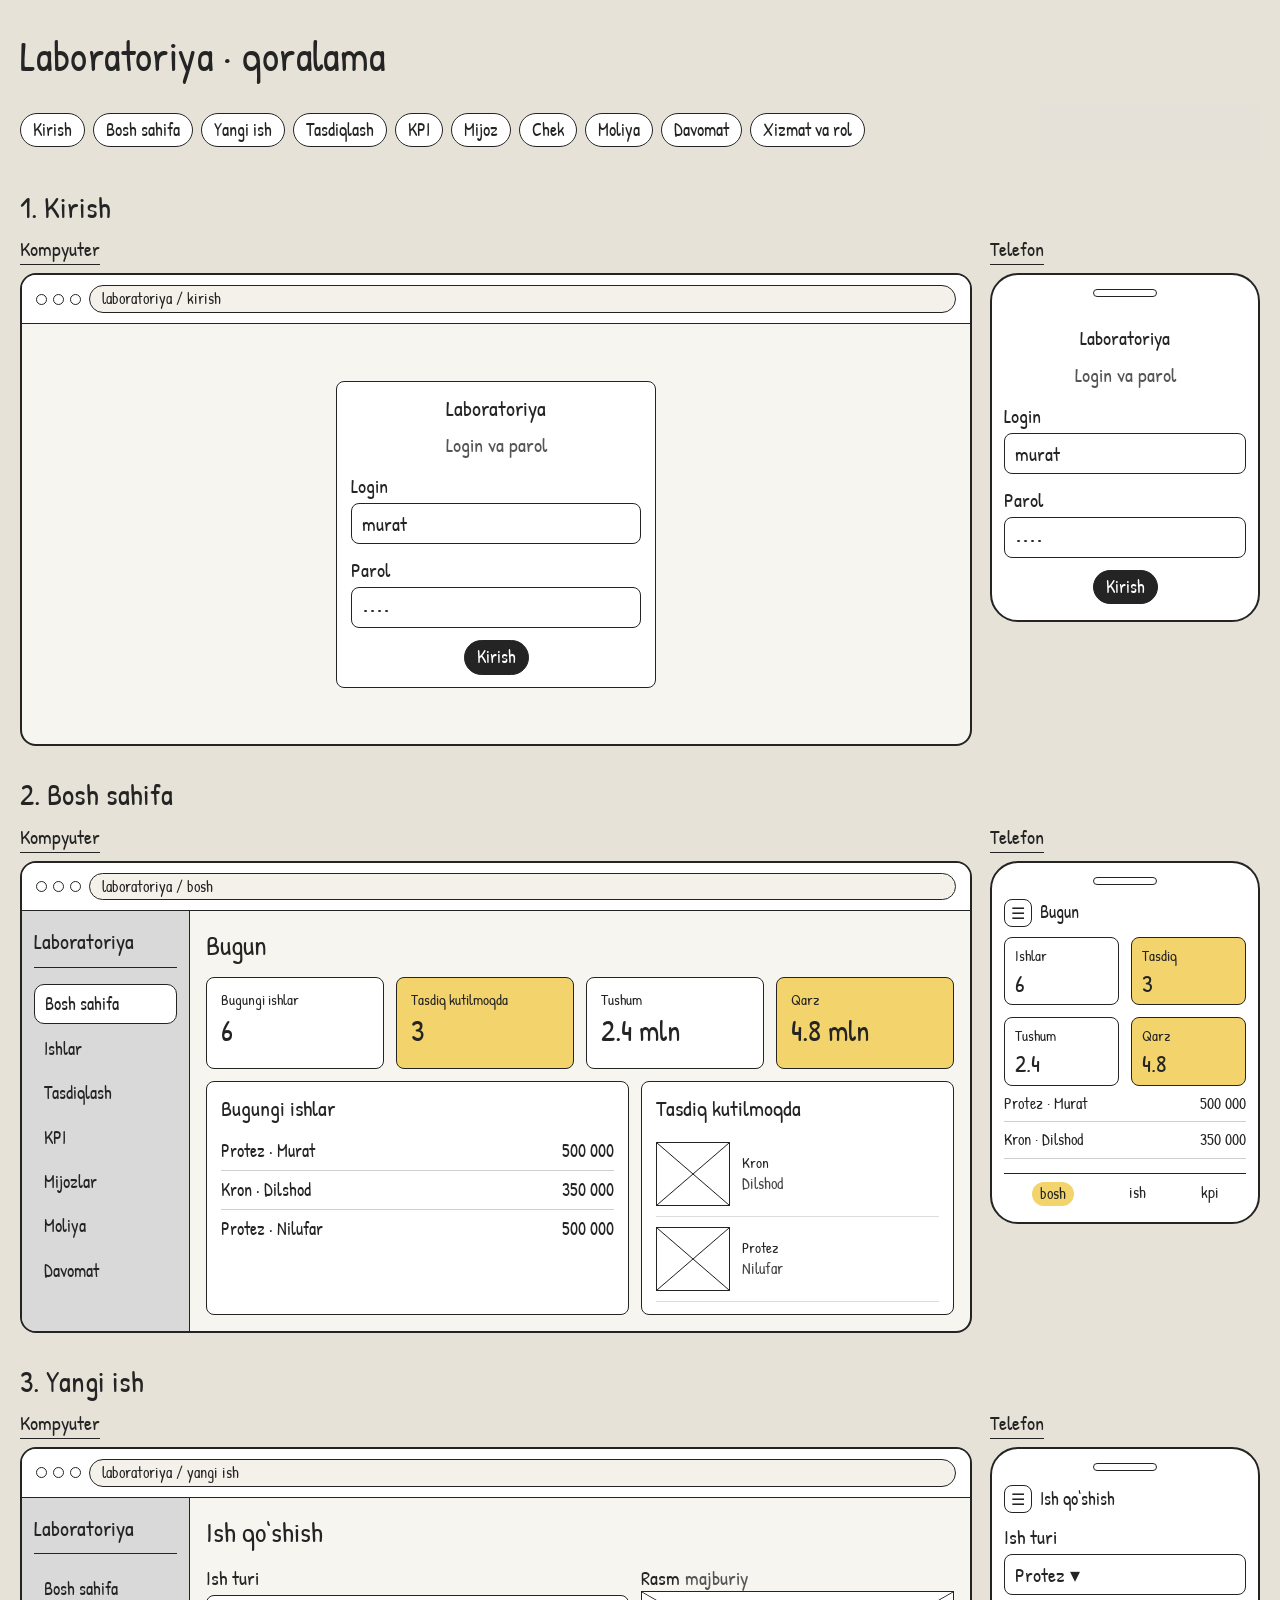
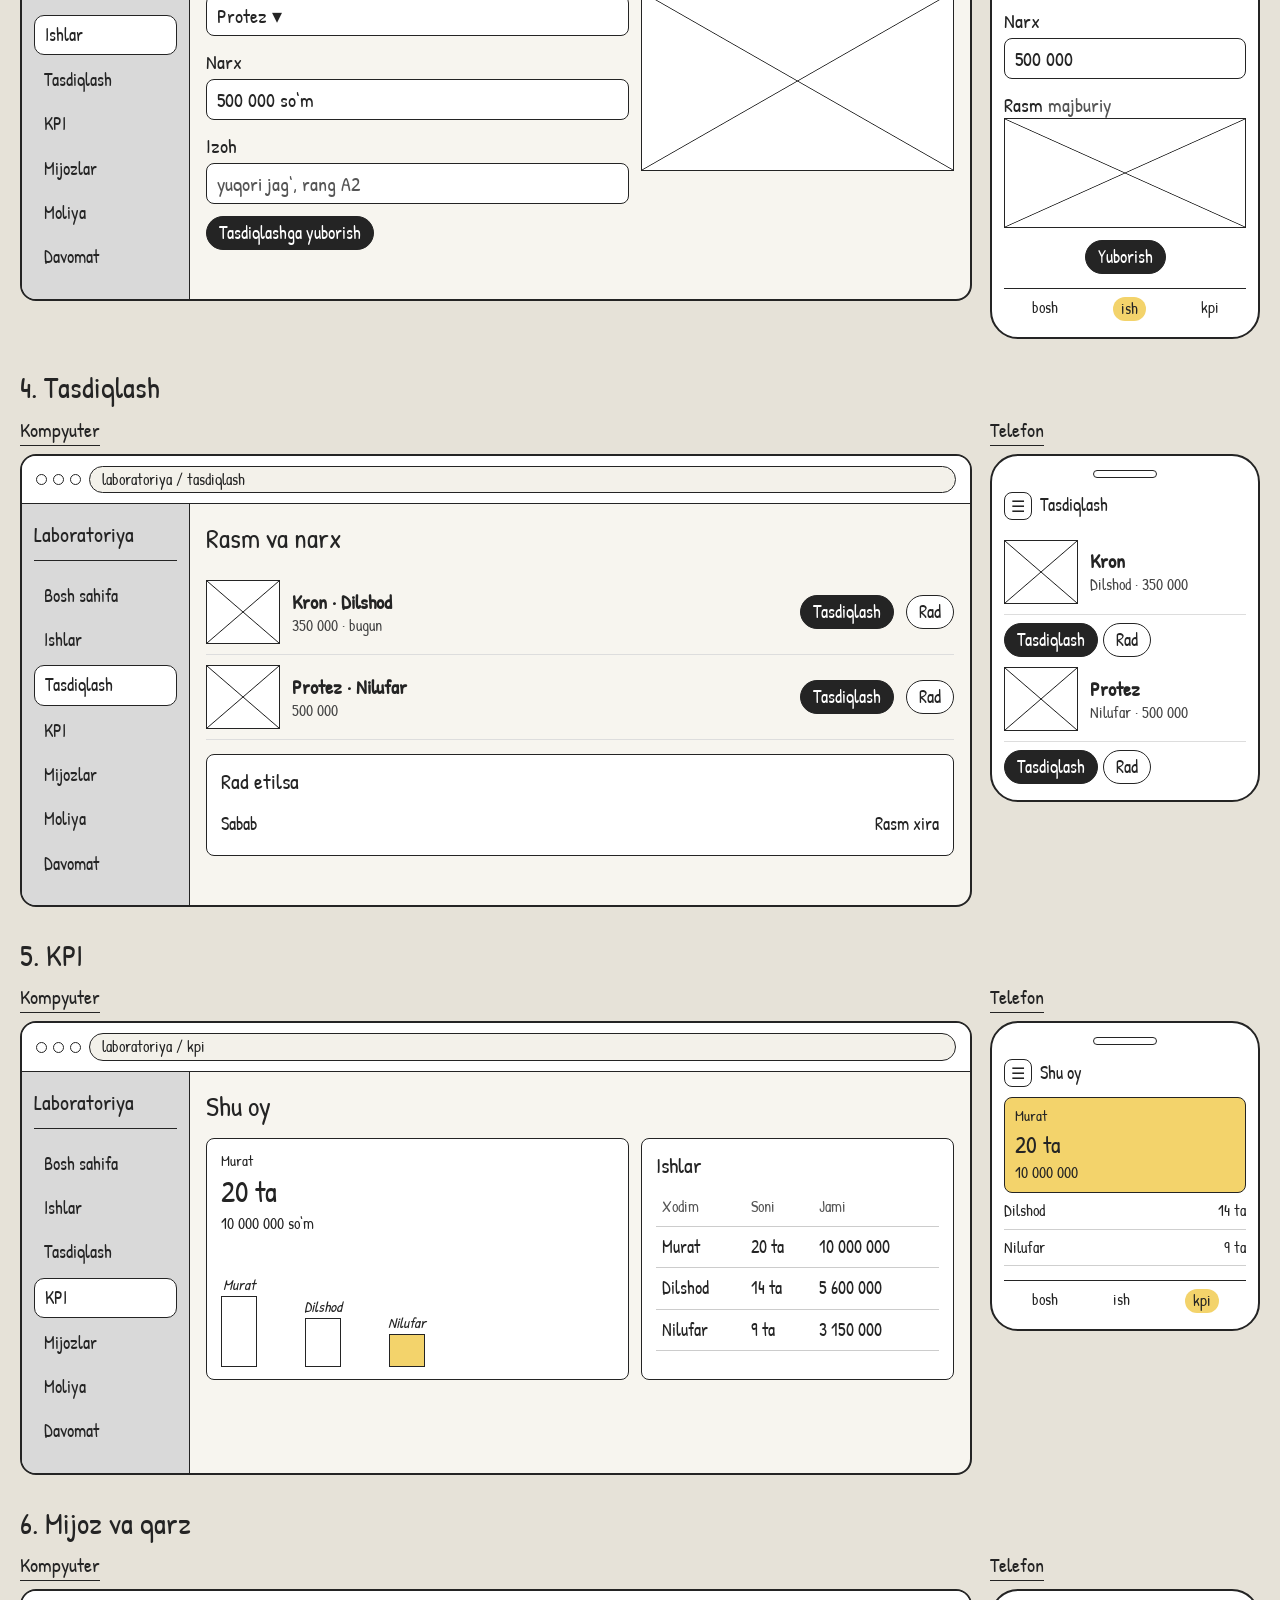
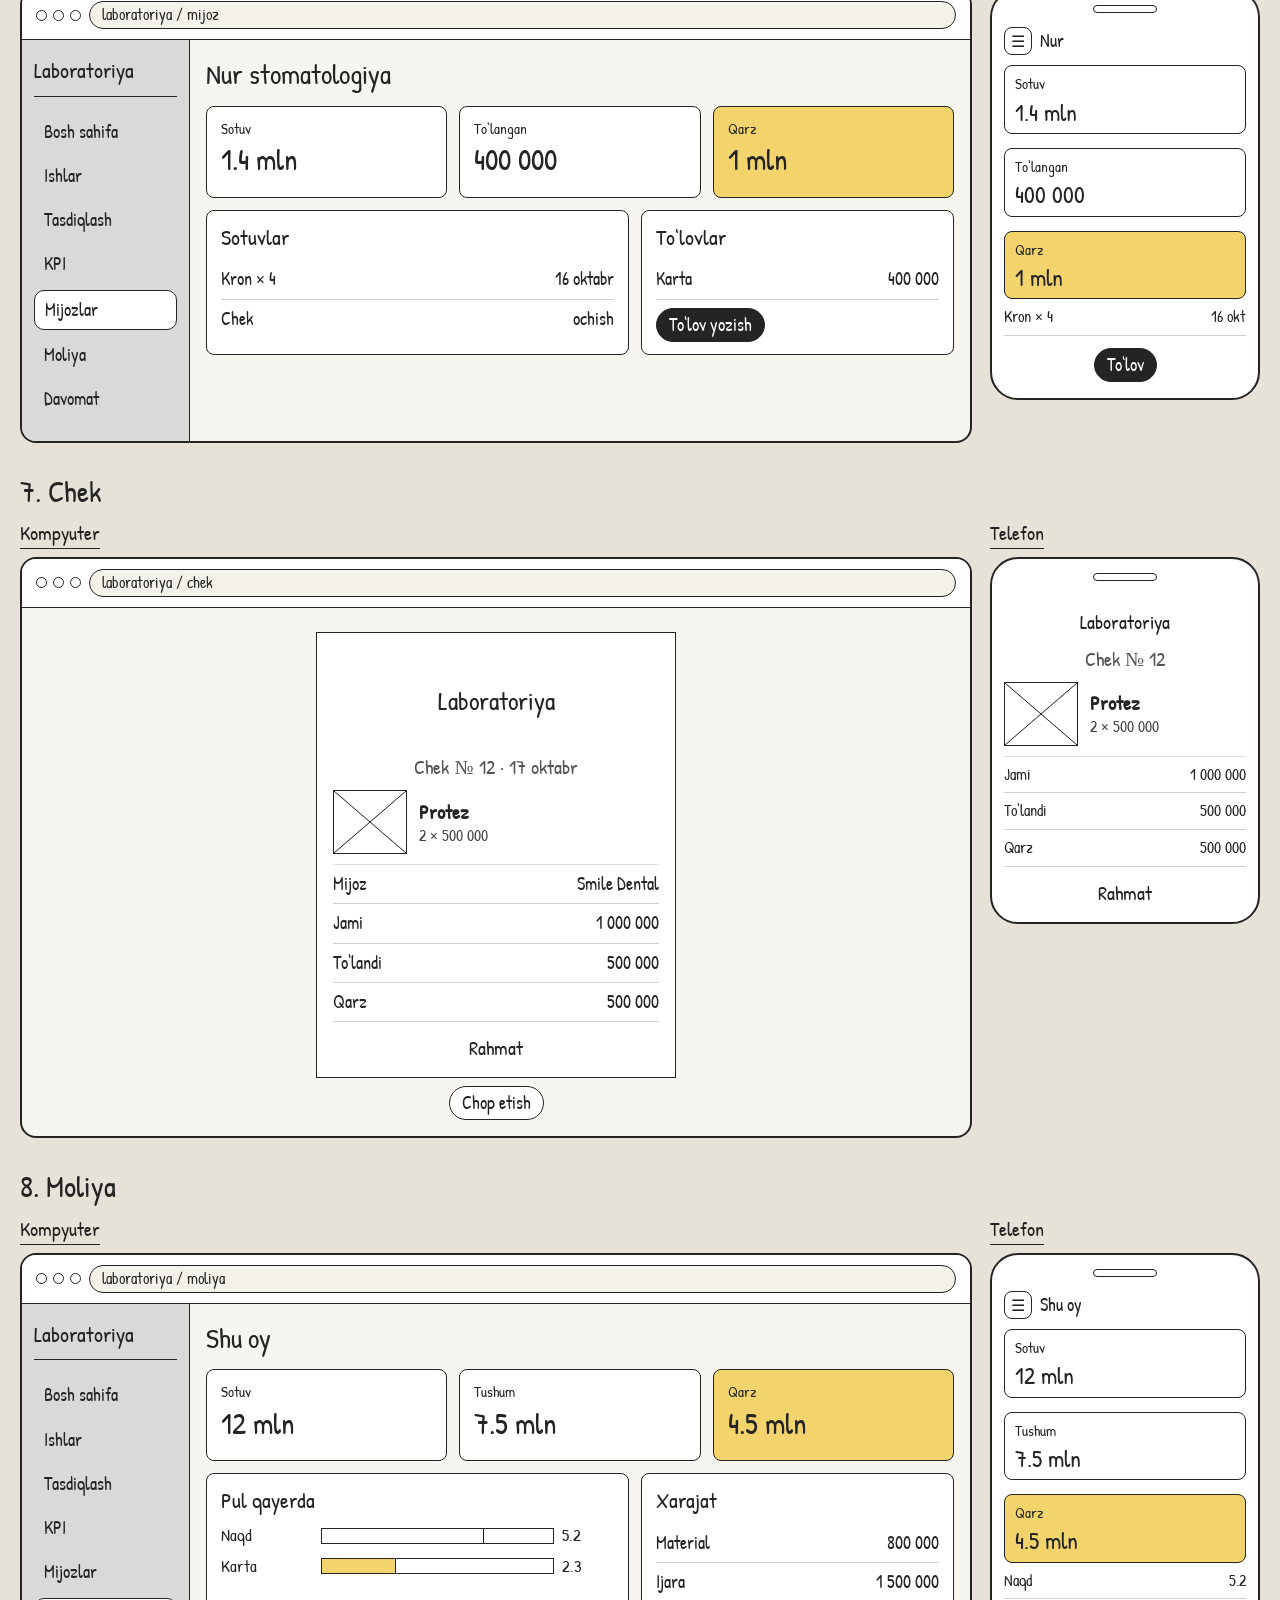
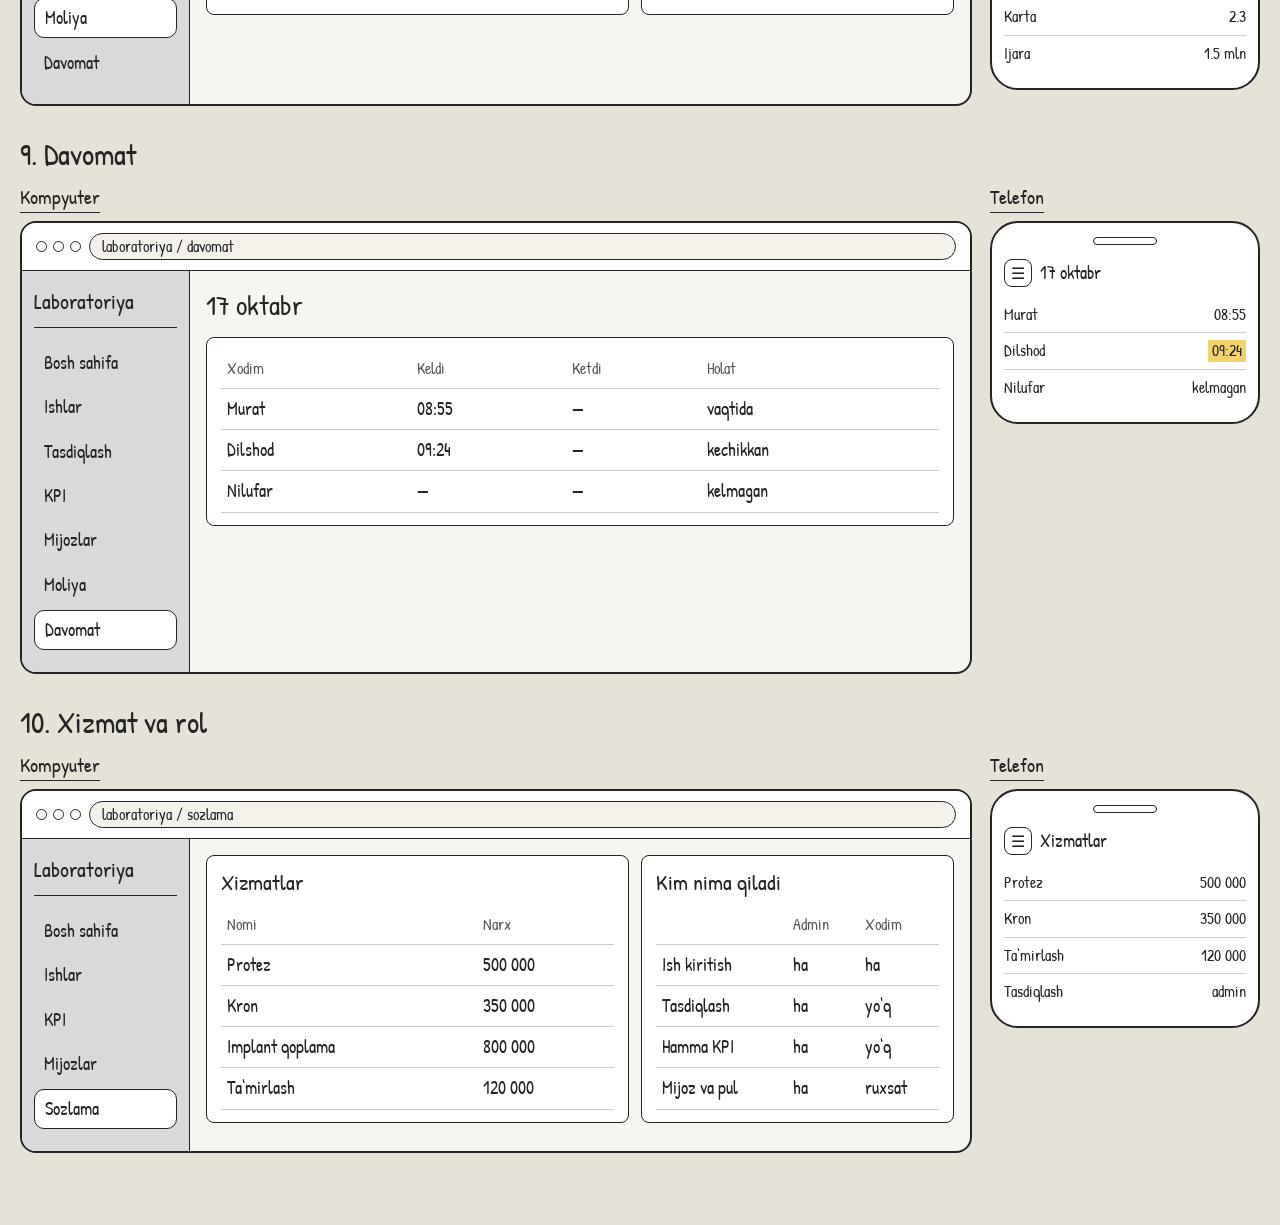
==== qoralama.html @ ae71c75b "Make the work photo a required field, without a missing-photo state. Co-authored-by: Cursor <cursora" ====
<!doctype html>
<html lang="uz">
<head>
  <meta charset="utf-8">
  <meta name="viewport" content="width=device-width, initial-scale=1">
  <title>Laboratoriya — qog‘oz qoralama</title>
  <link rel="preconnect" href="https://fonts.googleapis.com">
  <link rel="preconnect" href="https://fonts.gstatic.com" crossorigin>
  <link href="https://fonts.googleapis.com/css2?family=Patrick+Hand&display=swap" rel="stylesheet">
  <link rel="stylesheet" href="sketch.css">
</head>
<body>
  <div class="wrap">
    <header class="cover">
      <h1>Laboratoriya · qoralama</h1>
    </header>

    <nav class="jump">
      <a href="#kirish">Kirish</a>
      <a href="#bosh">Bosh sahifa</a>
      <a href="#ish">Yangi ish</a>
      <a href="#tasdiq">Tasdiqlash</a>
      <a href="#kpi">KPI</a>
      <a href="#mijoz">Mijoz</a>
      <a href="#chek">Chek</a>
      <a href="#pul">Moliya</a>
      <a href="#davomat">Davomat</a>
      <a href="#xizmat">Xizmat va rol</a>
    </nav>

    <section class="sheet" id="kirish">
      <h2>1. Kirish</h2>
      <div class="pair">
        <div class="device">
          <div class="tag">Kompyuter</div>
          <div class="window">
            <div class="chrome"><div class="dots"><i></i><i></i><i></i></div><div class="url">laboratoriya / kirish</div></div>
            <div class="stage login-stage">
              <div class="box narrow">
                <h4 class="center">Laboratoriya</h4>
                <p class="center muted">Login va parol</p>
                <div class="field gap"><label>Login</label><div class="fake">murat</div></div>
                <div class="field"><label>Parol</label><div class="fake">••••</div></div>
                <p class="center"><span class="btn fill">Kirish</span></p>
              </div>
            </div>
          </div>
        </div>
        <div class="device">
          <div class="tag">Telefon</div>
          <article class="phone">
            <div class="ear"></div>
            <h4 class="center">Laboratoriya</h4>
            <p class="center muted">Login va parol</p>
            <div class="field gap"><label>Login</label><div class="fake">murat</div></div>
            <div class="field"><label>Parol</label><div class="fake">••••</div></div>
            <p class="center"><span class="btn fill">Kirish</span></p>
          </article>
        </div>
      </div>
    </section>

    <section class="sheet" id="bosh">
      <h2>2. Bosh sahifa</h2>
      <div class="pair">
        <div class="device">
          <div class="tag">Kompyuter</div>
          <div class="window">
            <div class="chrome"><div class="dots"><i></i><i></i><i></i></div><div class="url">laboratoriya / bosh</div></div>
            <div class="frame">
              <aside class="side">
                <div class="brand">Laboratoriya</div>
                <span class="on">Bosh sahifa</span>
                <a href="#ish">Ishlar</a>
                <a href="#tasdiq">Tasdiqlash</a>
                <a href="#kpi">KPI</a>
                <a href="#mijoz">Mijozlar</a>
                <a href="#pul">Moliya</a>
                <a href="#davomat">Davomat</a>
              </aside>
              <div class="stage">
                <h3>Bugun</h3>
                <div class="row four">
                  <article class="box"><b>Bugungi ishlar</b><strong>6</strong></article>
                  <article class="box hot"><b>Tasdiq kutilmoqda</b><strong>3</strong></article>
                  <article class="box"><b>Tushum</b><strong>2.4 mln</strong></article>
                  <article class="box hot"><b>Qarz</b><strong>4.8 mln</strong></article>
                </div>
                <div class="row two">
                  <article class="box">
                    <h4>Bugungi ishlar</h4>
                    <div class="line"><span>Protez · Murat</span><span>500 000</span></div>
                    <div class="line"><span>Kron · Dilshod</span><span>350 000</span></div>
                    <div class="line"><span>Protez · Nilufar</span><span>500 000</span></div>
                  </article>
                  <article class="box">
                    <h4>Tasdiq kutilmoqda</h4>
                    <div class="check"><div class="pic"></div><div class="who"><b>Kron</b><span>Dilshod</span></div></div>
                    <div class="check"><div class="pic"></div><div class="who"><b>Protez</b><span>Nilufar</span></div></div>
                  </article>
                </div>
              </div>
            </div>
          </div>
        </div>
        <div class="device">
          <div class="tag">Telefon</div>
          <article class="phone">
            <div class="ear"></div>
            <div class="mhead"><span class="burger">☰</span><span>Bugun</span></div>
            <div class="row two">
              <article class="box"><b>Ishlar</b><strong>6</strong></article>
              <article class="box hot"><b>Tasdiq</b><strong>3</strong></article>
              <article class="box"><b>Tushum</b><strong>2.4</strong></article>
              <article class="box hot"><b>Qarz</b><strong>4.8</strong></article>
            </div>
            <div class="line"><span>Protez · Murat</span><span>500 000</span></div>
            <div class="line"><span>Kron · Dilshod</span><span>350 000</span></div>
            <div class="dock"><span class="on">bosh</span><span>ish</span><span>kpi</span></div>
          </article>
        </div>
      </div>
    </section>

    <section class="sheet" id="ish">
      <h2>3. Yangi ish</h2>
      <div class="pair">
        <div class="device">
          <div class="tag">Kompyuter</div>
          <div class="window">
            <div class="chrome"><div class="dots"><i></i><i></i><i></i></div><div class="url">laboratoriya / yangi ish</div></div>
            <div class="frame">
              <aside class="side">
                <div class="brand">Laboratoriya</div>
                <a href="#bosh">Bosh sahifa</a>
                <span class="on">Ishlar</span>
                <a href="#tasdiq">Tasdiqlash</a>
                <a href="#kpi">KPI</a>
                <a href="#mijoz">Mijozlar</a>
                <a href="#pul">Moliya</a>
                <a href="#davomat">Davomat</a>
              </aside>
              <div class="stage">
                <h3>Ish qo‘shish</h3>
                <div class="row two">
                  <div>
                    <div class="field"><label>Ish turi</label><div class="fake">Protez ▾</div></div>
                    <div class="field"><label>Narx</label><div class="fake">500 000 so‘m</div></div>
                    <div class="field"><label>Izoh</label><div class="fake muted">yuqori jag‘, rang A2</div></div>
                    <span class="btn fill">Tasdiqlashga yuborish</span>
                  </div>
                  <div>
                    <label>Rasm <span class="muted">majburiy</span></label>
                    <div class="pic big"></div>
                  </div>
                </div>
              </div>
            </div>
          </div>
        </div>
        <div class="device">
          <div class="tag">Telefon</div>
          <article class="phone">
            <div class="ear"></div>
            <div class="mhead"><span class="burger">☰</span><span>Ish qo‘shish</span></div>
            <div class="field"><label>Ish turi</label><div class="fake">Protez ▾</div></div>
            <div class="field"><label>Narx</label><div class="fake">500 000</div></div>
            <label>Rasm <span class="muted">majburiy</span></label>
            <div class="pic big"></div>
            <p class="center mt2"><span class="btn fill">Yuborish</span></p>
            <div class="dock"><span>bosh</span><span class="on">ish</span><span>kpi</span></div>
          </article>
        </div>
      </div>
    </section>

    <section class="sheet" id="tasdiq">
      <h2>4. Tasdiqlash</h2>
      <div class="pair">
        <div class="device">
          <div class="tag">Kompyuter</div>
          <div class="window">
            <div class="chrome"><div class="dots"><i></i><i></i><i></i></div><div class="url">laboratoriya / tasdiqlash</div></div>
            <div class="frame">
              <aside class="side">
                <div class="brand">Laboratoriya</div>
                <a href="#bosh">Bosh sahifa</a>
                <a href="#ish">Ishlar</a>
                <span class="on">Tasdiqlash</span>
                <a href="#kpi">KPI</a>
                <a href="#mijoz">Mijozlar</a>
                <a href="#pul">Moliya</a>
                <a href="#davomat">Davomat</a>
              </aside>
              <div class="stage">
                <h3>Rasm va narx</h3>
                <div class="check">
                  <div class="pic"></div>
                  <div class="who"><b>Kron · Dilshod</b><span>350 000 · bugun</span></div>
                  <span class="btn fill">Tasdiqlash</span>
                  <span class="btn">Rad</span>
                </div>
                <div class="check">
                  <div class="pic"></div>
                  <div class="who"><b>Protez · Nilufar</b><span>500 000</span></div>
                  <span class="btn fill">Tasdiqlash</span>
                  <span class="btn">Rad</span>
                </div>
                <div class="box gap">
                  <h4>Rad etilsa</h4>
                  <div class="line"><span>Sabab</span><span>Rasm xira</span></div>
                </div>
              </div>
            </div>
          </div>
        </div>
        <div class="device">
          <div class="tag">Telefon</div>
          <article class="phone">
            <div class="ear"></div>
            <div class="mhead"><span class="burger">☰</span><span>Tasdiqlash</span></div>
            <div class="check">
              <div class="pic"></div>
              <div class="who"><b>Kron</b><span>Dilshod · 350 000</span></div>
            </div>
            <p class="mt"><span class="btn fill">Tasdiqlash</span> <span class="btn">Rad</span></p>
            <div class="check">
              <div class="pic"></div>
              <div class="who"><b>Protez</b><span>Nilufar · 500 000</span></div>
            </div>
            <p class="mt"><span class="btn fill">Tasdiqlash</span> <span class="btn">Rad</span></p>
          </article>
        </div>
      </div>
    </section>

    <section class="sheet" id="kpi">
      <h2>5. KPI</h2>
      <div class="pair">
        <div class="device">
          <div class="tag">Kompyuter</div>
          <div class="window">
            <div class="chrome"><div class="dots"><i></i><i></i><i></i></div><div class="url">laboratoriya / kpi</div></div>
            <div class="frame">
              <aside class="side">
                <div class="brand">Laboratoriya</div>
                <a href="#bosh">Bosh sahifa</a>
                <a href="#ish">Ishlar</a>
                <a href="#tasdiq">Tasdiqlash</a>
                <span class="on">KPI</span>
                <a href="#mijoz">Mijozlar</a>
                <a href="#pul">Moliya</a>
                <a href="#davomat">Davomat</a>
              </aside>
              <div class="stage">
                <h3>Shu oy</h3>
                <div class="row two">
                  <article class="box">
                    <b>Murat</b>
                    <strong>20 ta</strong>
                    <em>10 000 000 so‘m</em>
                    <div class="bars short">
                      <i class="h70"><span>Murat</span></i>
                      <i class="h48"><span>Dilshod</span></i>
                      <i class="hot h32"><span>Nilufar</span></i>
                    </div>
                  </article>
                  <article class="box">
                    <h4>Ishlar</h4>
                    <table>
                      <tr><th>Xodim</th><th>Soni</th><th>Jami</th></tr>
                      <tr><td>Murat</td><td>20 ta</td><td>10 000 000</td></tr>
                      <tr><td>Dilshod</td><td>14 ta</td><td>5 600 000</td></tr>
                      <tr><td>Nilufar</td><td>9 ta</td><td>3 150 000</td></tr>
                    </table>
                  </article>
                </div>
              </div>
            </div>
          </div>
        </div>
        <div class="device">
          <div class="tag">Telefon</div>
          <article class="phone">
            <div class="ear"></div>
            <div class="mhead"><span class="burger">☰</span><span>Shu oy</span></div>
            <article class="box hot">
              <b>Murat</b>
              <strong>20 ta</strong>
              <em>10 000 000</em>
            </article>
            <div class="line"><span>Dilshod</span><span>14 ta</span></div>
            <div class="line"><span>Nilufar</span><span>9 ta</span></div>
            <div class="dock"><span>bosh</span><span>ish</span><span class="on">kpi</span></div>
          </article>
        </div>
      </div>
    </section>

    <section class="sheet" id="mijoz">
      <h2>6. Mijoz va qarz</h2>
      <div class="pair">
        <div class="device">
          <div class="tag">Kompyuter</div>
          <div class="window">
            <div class="chrome"><div class="dots"><i></i><i></i><i></i></div><div class="url">laboratoriya / mijoz</div></div>
            <div class="frame">
              <aside class="side">
                <div class="brand">Laboratoriya</div>
                <a href="#bosh">Bosh sahifa</a>
                <a href="#ish">Ishlar</a>
                <a href="#tasdiq">Tasdiqlash</a>
                <a href="#kpi">KPI</a>
                <span class="on">Mijozlar</span>
                <a href="#pul">Moliya</a>
                <a href="#davomat">Davomat</a>
              </aside>
              <div class="stage">
                <h3>Nur stomatologiya</h3>
                <div class="row three">
                  <article class="box"><b>Sotuv</b><strong>1.4 mln</strong></article>
                  <article class="box"><b>To‘langan</b><strong>400 000</strong></article>
                  <article class="box hot"><b>Qarz</b><strong>1 mln</strong></article>
                </div>
                <div class="row two">
                  <article class="box">
                    <h4>Sotuvlar</h4>
                    <div class="line"><span>Kron × 4</span><span>16 oktabr</span></div>
                    <div class="line"><span>Chek</span><span>ochish</span></div>
                  </article>
                  <article class="box">
                    <h4>To‘lovlar</h4>
                    <div class="line"><span>Karta</span><span>400 000</span></div>
                    <p class="mt"><span class="btn fill">To‘lov yozish</span></p>
                  </article>
                </div>
              </div>
            </div>
          </div>
        </div>
        <div class="device">
          <div class="tag">Telefon</div>
          <article class="phone">
            <div class="ear"></div>
            <div class="mhead"><span class="burger">☰</span><span>Nur</span></div>
            <article class="box"><b>Sotuv</b><strong>1.4 mln</strong></article>
            <article class="box gap"><b>To‘langan</b><strong>400 000</strong></article>
            <article class="box hot gap"><b>Qarz</b><strong>1 mln</strong></article>
            <div class="line"><span>Kron × 4</span><span>16 okt</span></div>
            <p class="center mt2"><span class="btn fill">To‘lov</span></p>
          </article>
        </div>
      </div>
    </section>

    <section class="sheet" id="chek">
      <h2>7. Chek</h2>
      <div class="pair">
        <div class="device">
          <div class="tag">Kompyuter</div>
          <div class="window">
            <div class="chrome"><div class="dots"><i></i><i></i><i></i></div><div class="url">laboratoriya / chek</div></div>
            <div class="stage">
              <div class="receipt">
                <h4>Laboratoriya</h4>
                <p class="center muted">Chek № 12 · 17 oktabr</p>
                <div class="check">
                  <div class="pic"></div>
                  <div class="who"><b>Protez</b><span>2 × 500 000</span></div>
                </div>
                <div class="line"><span>Mijoz</span><span>Smile Dental</span></div>
                <div class="line"><span>Jami</span><span>1 000 000</span></div>
                <div class="line"><span>To‘landi</span><span>500 000</span></div>
                <div class="line"><span>Qarz</span><span>500 000</span></div>
                <p class="center mt2">Rahmat</p>
              </div>
              <p class="center"><span class="btn">Chop etish</span></p>
            </div>
          </div>
        </div>
        <div class="device">
          <div class="tag">Telefon</div>
          <article class="phone">
            <div class="ear"></div>
            <h4 class="center">Laboratoriya</h4>
            <p class="center muted">Chek № 12</p>
            <div class="check">
              <div class="pic"></div>
              <div class="who"><b>Protez</b><span>2 × 500 000</span></div>
            </div>
            <div class="line"><span>Jami</span><span>1 000 000</span></div>
            <div class="line"><span>To‘landi</span><span>500 000</span></div>
            <div class="line"><span>Qarz</span><span>500 000</span></div>
            <p class="center mt2">Rahmat</p>
          </article>
        </div>
      </div>
    </section>

    <section class="sheet" id="pul">
      <h2>8. Moliya</h2>
      <div class="pair">
        <div class="device">
          <div class="tag">Kompyuter</div>
          <div class="window">
            <div class="chrome"><div class="dots"><i></i><i></i><i></i></div><div class="url">laboratoriya / moliya</div></div>
            <div class="frame">
              <aside class="side">
                <div class="brand">Laboratoriya</div>
                <a href="#bosh">Bosh sahifa</a>
                <a href="#ish">Ishlar</a>
                <a href="#tasdiq">Tasdiqlash</a>
                <a href="#kpi">KPI</a>
                <a href="#mijoz">Mijozlar</a>
                <span class="on">Moliya</span>
                <a href="#davomat">Davomat</a>
              </aside>
              <div class="stage">
                <h3>Shu oy</h3>
                <div class="row three">
                  <article class="box"><b>Sotuv</b><strong>12 mln</strong></article>
                  <article class="box"><b>Tushum</b><strong>7.5 mln</strong></article>
                  <article class="box hot"><b>Qarz</b><strong>4.5 mln</strong></article>
                </div>
                <div class="row two">
                  <article class="box">
                    <h4>Pul qayerda</h4>
                    <div class="hbar"><span>Naqd</span><div class="track"><u class="w70"></u></div><span>5.2</span></div>
                    <div class="hbar"><span>Karta</span><div class="track"><u class="hot w32"></u></div><span>2.3</span></div>
                  </article>
                  <article class="box">
                    <h4>Xarajat</h4>
                    <div class="line"><span>Material</span><span>800 000</span></div>
                    <div class="line"><span>Ijara</span><span>1 500 000</span></div>
                  </article>
                </div>
              </div>
            </div>
          </div>
        </div>
        <div class="device">
          <div class="tag">Telefon</div>
          <article class="phone">
            <div class="ear"></div>
            <div class="mhead"><span class="burger">☰</span><span>Shu oy</span></div>
            <article class="box"><b>Sotuv</b><strong>12 mln</strong></article>
            <article class="box gap"><b>Tushum</b><strong>7.5 mln</strong></article>
            <article class="box hot gap"><b>Qarz</b><strong>4.5 mln</strong></article>
            <div class="line"><span>Naqd</span><span>5.2</span></div>
            <div class="line"><span>Karta</span><span>2.3</span></div>
            <div class="line"><span>Ijara</span><span>1.5 mln</span></div>
          </article>
        </div>
      </div>
    </section>

    <section class="sheet" id="davomat">
      <h2>9. Davomat</h2>
      <div class="pair">
        <div class="device">
          <div class="tag">Kompyuter</div>
          <div class="window">
            <div class="chrome"><div class="dots"><i></i><i></i><i></i></div><div class="url">laboratoriya / davomat</div></div>
            <div class="frame">
              <aside class="side">
                <div class="brand">Laboratoriya</div>
                <a href="#bosh">Bosh sahifa</a>
                <a href="#ish">Ishlar</a>
                <a href="#tasdiq">Tasdiqlash</a>
                <a href="#kpi">KPI</a>
                <a href="#mijoz">Mijozlar</a>
                <a href="#pul">Moliya</a>
                <span class="on">Davomat</span>
              </aside>
              <div class="stage">
                <h3>17 oktabr</h3>
                <article class="box">
                  <table>
                    <tr><th>Xodim</th><th>Keldi</th><th>Ketdi</th><th>Holat</th></tr>
                    <tr><td>Murat</td><td>08:55</td><td>—</td><td>vaqtida</td></tr>
                    <tr><td>Dilshod</td><td>09:24</td><td>—</td><td class="hot">kechikkan</td></tr>
                    <tr><td>Nilufar</td><td>—</td><td>—</td><td>kelmagan</td></tr>
                  </table>
                </article>
              </div>
            </div>
          </div>
        </div>
        <div class="device">
          <div class="tag">Telefon</div>
          <article class="phone">
            <div class="ear"></div>
            <div class="mhead"><span class="burger">☰</span><span>17 oktabr</span></div>
            <div class="line"><span>Murat</span><span>08:55</span></div>
            <div class="line"><span>Dilshod</span><span class="hot">09:24</span></div>
            <div class="line"><span>Nilufar</span><span>kelmagan</span></div>
          </article>
        </div>
      </div>
    </section>

    <section class="sheet" id="xizmat">
      <h2>10. Xizmat va rol</h2>
      <div class="pair">
        <div class="device">
          <div class="tag">Kompyuter</div>
          <div class="window">
            <div class="chrome"><div class="dots"><i></i><i></i><i></i></div><div class="url">laboratoriya / sozlama</div></div>
            <div class="frame">
              <aside class="side">
                <div class="brand">Laboratoriya</div>
                <a href="#bosh">Bosh sahifa</a>
                <a href="#ish">Ishlar</a>
                <a href="#kpi">KPI</a>
                <a href="#mijoz">Mijozlar</a>
                <span class="on">Sozlama</span>
              </aside>
              <div class="stage">
                <div class="row two">
                  <article class="box">
                    <h4>Xizmatlar</h4>
                    <table>
                      <tr><th>Nomi</th><th>Narx</th></tr>
                      <tr><td>Protez</td><td>500 000</td></tr>
                      <tr><td>Kron</td><td>350 000</td></tr>
                      <tr><td>Implant qoplama</td><td>800 000</td></tr>
                      <tr><td>Ta‘mirlash</td><td>120 000</td></tr>
                    </table>
                  </article>
                  <article class="box">
                    <h4>Kim nima qiladi</h4>
                    <table>
                      <tr><th></th><th>Admin</th><th>Xodim</th></tr>
                      <tr><td>Ish kiritish</td><td>ha</td><td>ha</td></tr>
                      <tr><td>Tasdiqlash</td><td>ha</td><td>yo‘q</td></tr>
                      <tr><td>Hamma KPI</td><td>ha</td><td>yo‘q</td></tr>
                      <tr><td>Mijoz va pul</td><td>ha</td><td>ruxsat</td></tr>
                    </table>
                  </article>
                </div>
              </div>
            </div>
          </div>
        </div>
        <div class="device">
          <div class="tag">Telefon</div>
          <article class="phone">
            <div class="ear"></div>
            <div class="mhead"><span class="burger">☰</span><span>Xizmatlar</span></div>
            <div class="line"><span>Protez</span><span>500 000</span></div>
            <div class="line"><span>Kron</span><span>350 000</span></div>
            <div class="line"><span>Ta‘mirlash</span><span>120 000</span></div>
            <div class="line"><span>Tasdiqlash</span><span>admin</span></div>
          </article>
        </div>
      </div>
    </section>
  </div>
</body>
</html>
---- sketch.css ----
:root {
  --ink: #242424;
  --line: #242424;
  --paper: #f7f5ef;
  --desk: #e6e2d8;
  --side: #d9d9d9;
  --mark: #f3d36b;
  --soft: #f3f1ea;
}

* { box-sizing: border-box; }
html { scroll-behavior: smooth; }
body {
  margin: 0;
  color: var(--ink);
  font-family: "Patrick Hand", "Segoe Print", cursive;
  font-size: 20px;
  line-height: 1.35;
  background-color: var(--desk);
  background-image: radial-gradient(#cfc8ba 0.7px, transparent 0.7px);
  background-size: 16px 16px;
}
a { color: inherit; text-decoration: none; }
h1, h2, h3, p { margin: 0; }

.wrap { width: min(1240px, calc(100% - 32px)); margin: 0 auto; padding: 28px 0 64px; }

.cover { margin-bottom: 18px; }
.cover h1 { font-size: 42px; font-weight: 400; letter-spacing: 0.01em; }
.cover p { max-width: 640px; margin-top: 6px; font-size: 22px; }

.jump {
  position: sticky;
  top: 0;
  z-index: 5;
  display: flex;
  gap: 8px;
  flex-wrap: wrap;
  padding: 10px 0 12px;
  background: rgba(230, 226, 216, 0.94);
}
.jump a {
  border: 1.5px solid var(--line);
  background: #fff;
  border-radius: 999px;
  padding: 4px 12px;
  font-size: 18px;
}
.jump a:hover { background: var(--mark); }

.sheet { margin: 28px 0 8px; scroll-margin-top: 72px; }
.sheet h2 { font-size: 30px; font-weight: 400; margin-bottom: 8px; }

.pair {
  display: grid;
  grid-template-columns: minmax(0, 1fr) 270px;
  gap: 18px;
  align-items: start;
}
.device, .window { min-width: 0; }
.tag {
  display: inline-block;
  margin: 0 0 8px;
  padding-bottom: 2px;
  border-bottom: 1.5px solid var(--line);
  font-size: 20px;
}
.caption { margin: 10px 2px 0; font-size: 18px; max-width: 760px; }

.window {
  background: var(--paper);
  border: 2px solid var(--line);
  border-radius: 16px;
  overflow: hidden;
}
.chrome {
  display: flex;
  align-items: center;
  gap: 8px;
  padding: 10px 14px;
  border-bottom: 1.5px solid var(--line);
  background: #fff;
}
.dots { display: flex; gap: 6px; }
.dots i {
  width: 11px;
  height: 11px;
  border: 1.5px solid var(--line);
  border-radius: 50%;
  display: block;
}
.url {
  flex: 1;
  border: 1.5px solid var(--line);
  border-radius: 999px;
  min-height: 26px;
  padding: 2px 12px;
  font-size: 16px;
  background: var(--soft);
}

.frame { display: grid; grid-template-columns: 168px 1fr; min-height: 0; }
.side {
  background: var(--side);
  border-right: 1.5px solid var(--line);
  padding: 16px 12px;
}
.brand {
  font-size: 22px;
  margin-bottom: 16px;
  padding-bottom: 10px;
  border-bottom: 1.5px solid var(--line);
}
.side a, .side span {
  display: block;
  padding: 7px 10px;
  margin-bottom: 6px;
  border-radius: 10px;
  font-size: 18px;
}
.side a.on, .side span.on {
  background: #fff;
  border: 1.5px solid var(--line);
}
.stage { padding: 16px; }
.stage h3 { font-size: 28px; font-weight: 400; margin-bottom: 12px; }

.row { display: grid; gap: 12px; }
.row.four { grid-template-columns: repeat(4, 1fr); }
.row.three { grid-template-columns: repeat(3, 1fr); }
.row.two { grid-template-columns: 1.15fr 0.85fr; }
.row + .row { margin-top: 12px; }

.box {
  background: #fff;
  border: 1.5px solid var(--line);
  border-radius: 8px;
  padding: 12px 14px;
  min-height: 92px;
}
.box.hot { background: var(--mark); }
.box b { display: block; font-size: 15px; font-weight: 400; }
.box strong { display: block; font-size: 30px; font-weight: 400; line-height: 1.1; margin-top: 4px; }
.box em { font-style: normal; font-size: 16px; }
.box h4 { margin: 0 0 8px; font-size: 22px; font-weight: 400; }

.line {
  display: flex;
  justify-content: space-between;
  gap: 10px;
  padding: 7px 0;
  border-bottom: 1px solid #cfcfcf;
  font-size: 18px;
}
.line:last-child { border-bottom: 0; }
.muted { color: #555; }

.pic {
  width: 74px;
  height: 64px;
  border: 1.5px solid var(--line);
  background:
    linear-gradient(to top right, transparent calc(50% - 0.8px), #242424, transparent calc(50% + 0.8px)),
    linear-gradient(to top left, transparent calc(50% - 0.8px), #242424, transparent calc(50% + 0.8px)),
    #fff;
  flex: none;
}
.pic.big { width: 100%; height: 180px; }

.check {
  display: flex;
  align-items: center;
  gap: 12px;
  padding: 10px 0;
  border-bottom: 1px solid #ddd;
}
.check .who { flex: 1; }
.check .who span, .stack span { display: block; font-size: 16px; color: #444; }

.btn {
  display: inline-block;
  border: 1.5px solid var(--line);
  border-radius: 999px;
  padding: 4px 12px;
  background: #fff;
  font: inherit;
  font-size: 18px;
}
.btn.fill { background: var(--ink); color: #fff; }
.btn.hot { background: var(--mark); }

.field { margin-bottom: 12px; }
.field label { display: block; margin-bottom: 4px; }
.fake {
  border: 1.5px solid var(--line);
  border-radius: 8px;
  min-height: 36px;
  padding: 6px 10px;
  background: #fff;
}
.steps { display: flex; gap: 8px; flex-wrap: wrap; margin-bottom: 14px; }
.steps span {
  border: 1.5px solid var(--line);
  border-radius: 999px;
  padding: 3px 10px;
  background: #fff;
  font-size: 17px;
}
.steps span.on { background: var(--mark); }

.bars { display: flex; align-items: flex-end; gap: 18px; height: 140px; padding-top: 8px; }
.bars i {
  display: block;
  width: 36px;
  border: 1.5px solid var(--line);
  background: #fff;
  position: relative;
}
.bars i.hot { background: var(--mark); }
.bars span { position: absolute; top: -22px; left: 50%; transform: translateX(-50%); font-size: 15px; white-space: nowrap; }
.bars.short { gap: 48px; margin-top: 22px; }
.hbar { display: grid; grid-template-columns: 92px 1fr 52px; gap: 8px; align-items: center; margin: 8px 0; font-size: 17px; }
.track { height: 16px; border: 1.5px solid var(--line); background: #fff; }
.track u { display: block; height: 100%; background: #fff; border-right: 1.5px solid var(--line); text-decoration: none; }
.track u.hot { background: var(--mark); }

table { width: 100%; border-collapse: collapse; font-size: 18px; }
th, td { text-align: left; padding: 8px 6px; border-bottom: 1px solid #ccc; font-weight: 400; }
th { font-size: 16px; color: #555; }

.receipt {
  width: min(360px, 100%);
  margin: 8px auto;
  background: #fff;
  border: 1.5px solid var(--line);
  padding: 16px;
}
.receipt h4 { text-align: center; font-size: 26px; font-weight: 400; }
.center { text-align: center; }

.phone {
  background: #fff;
  border: 2px solid var(--line);
  border-radius: 28px;
  padding: 14px 12px 16px;
}
.mhead {
  display: flex;
  align-items: center;
  gap: 8px;
  margin-bottom: 10px;
  font-size: 18px;
}
.burger {
  width: 28px;
  height: 28px;
  border: 1.5px solid var(--line);
  border-radius: 8px;
  display: grid;
  place-items: center;
  font-size: 16px;
  line-height: 1;
}
.dock {
  display: flex;
  justify-content: space-around;
  margin-top: 14px;
  padding-top: 8px;
  border-top: 1.5px solid var(--line);
  font-size: 16px;
}
.dock .on {
  background: var(--mark);
  border-radius: 999px;
  padding: 1px 8px;
}
.phone .box { min-height: 0; padding: 8px 10px; }
.phone .box strong { font-size: 24px; }
.phone .row.two,
.phone .row.four { grid-template-columns: 1fr 1fr; }
.phone .row.three { grid-template-columns: 1fr; }
.phone .pic.big { height: 110px; }
.phone .line { font-size: 16px; }
.phone h4 { text-align: center; }
.line .hot { background: var(--mark); padding: 0 4px; }
.ear {
  width: 64px;
  height: 8px;
  border: 1.5px solid var(--line);
  border-radius: 999px;
  margin: 0 auto 14px;
}
.phone h4 { font-size: 20px; font-weight: 400; margin-bottom: 10px; }
.scribble {
  height: 72px;
  border: 1.5px solid var(--line);
  margin-bottom: 10px;
  background:
    repeating-linear-gradient(#fff, #fff 10px, transparent 10px, transparent 14px);
}
.scribble.logo {
  height: 84px;
  background:
    linear-gradient(to top right, transparent calc(50% - 0.8px), #242424, transparent calc(50% + 0.8px)),
    linear-gradient(to top left, transparent calc(50% - 0.8px), #242424, transparent calc(50% + 0.8px));
}
.navdots { display: flex; justify-content: space-around; margin-top: 16px; font-size: 16px; }
.login-stage { display: grid; place-items: center; min-height: 420px; }
.narrow { width: min(320px, 100%); }
.gap { margin-top: 14px; }
.bars.short { height: 110px; }
.h70 { height: 70%; }
.h48 { height: 48%; }
.h32 { height: 32%; }
.w70 { width: 70%; }
.w32 { width: 32%; }
.mt { margin-top: 8px; }
.mt2 { margin-top: 12px; }
.pic.tall { height: 150px; }

.note {
  margin-top: 10px;
  font-size: 18px;
}

@media (max-width: 980px) {
  .cover h1 { font-size: 32px; }
  .pair { grid-template-columns: 1fr; }
  .phone { width: min(280px, 100%); }
  .window { overflow-x: auto; }
  .frame { min-width: 820px; }
}
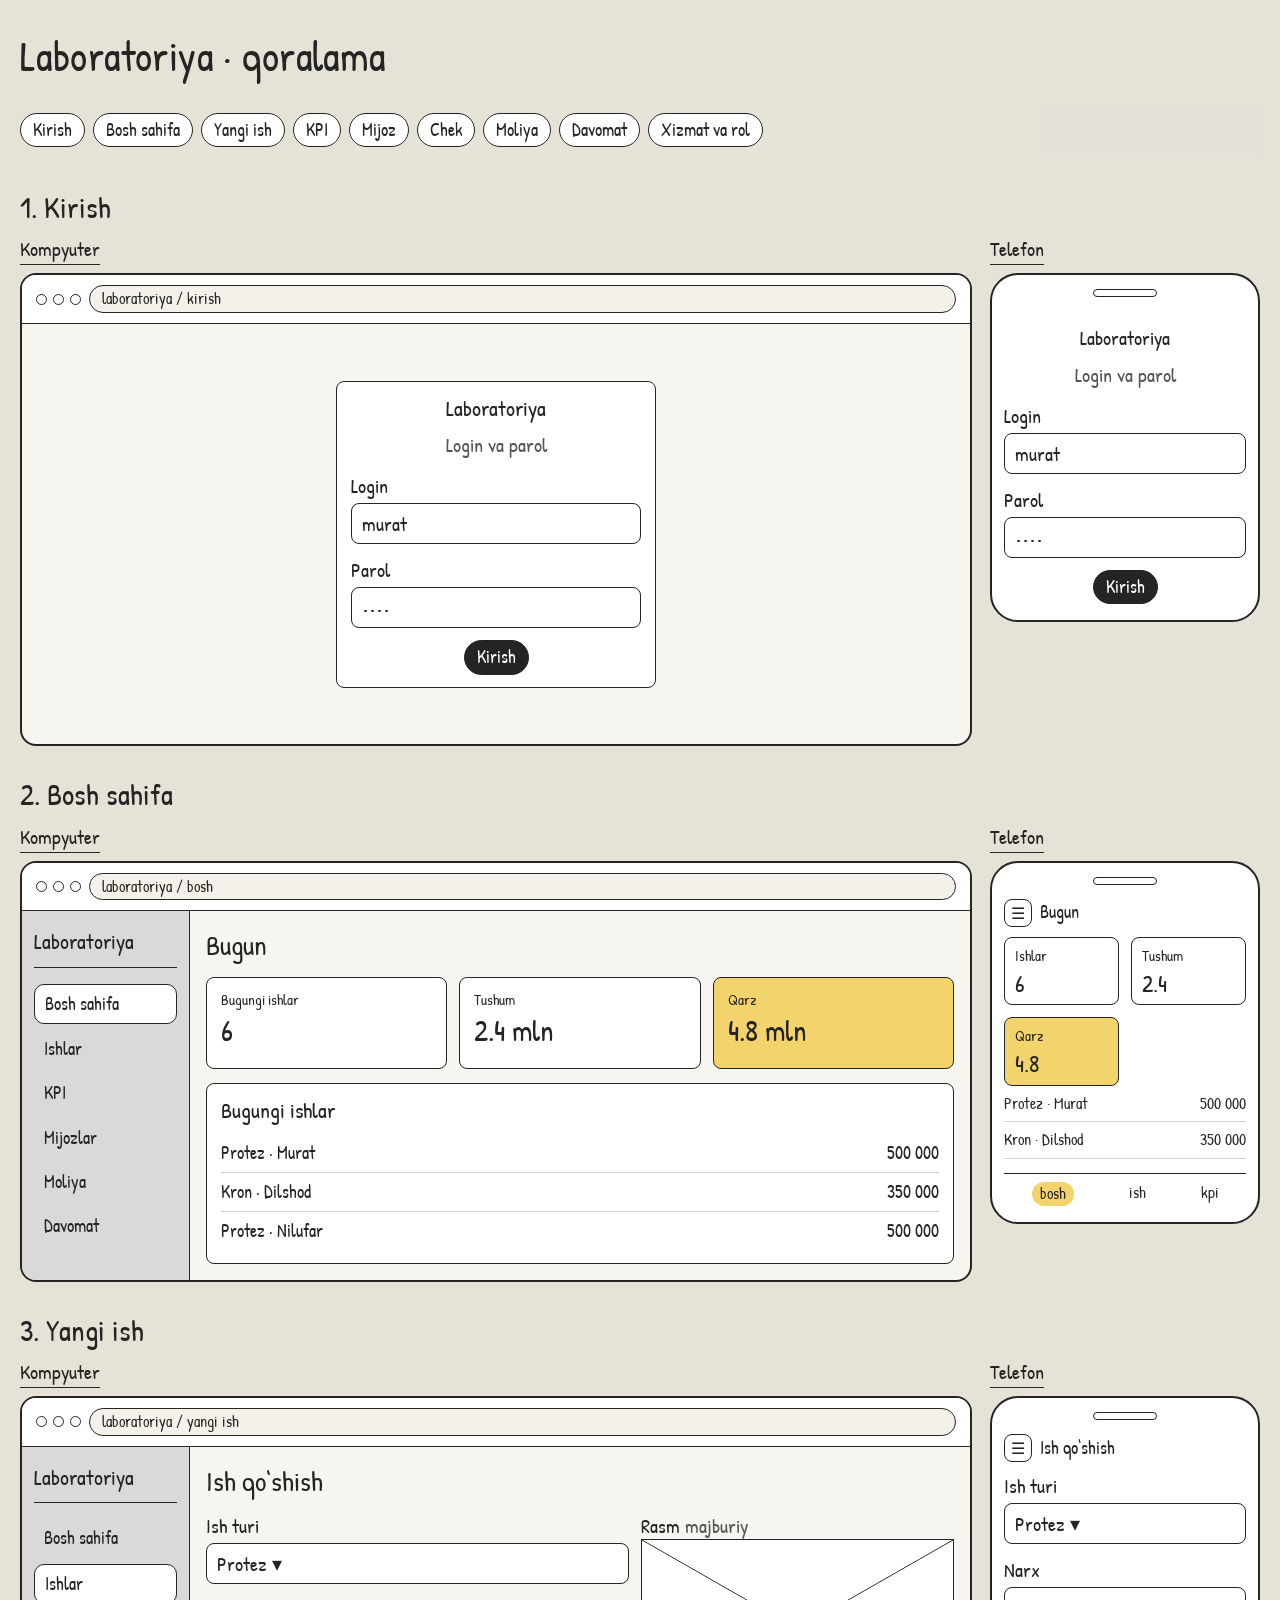
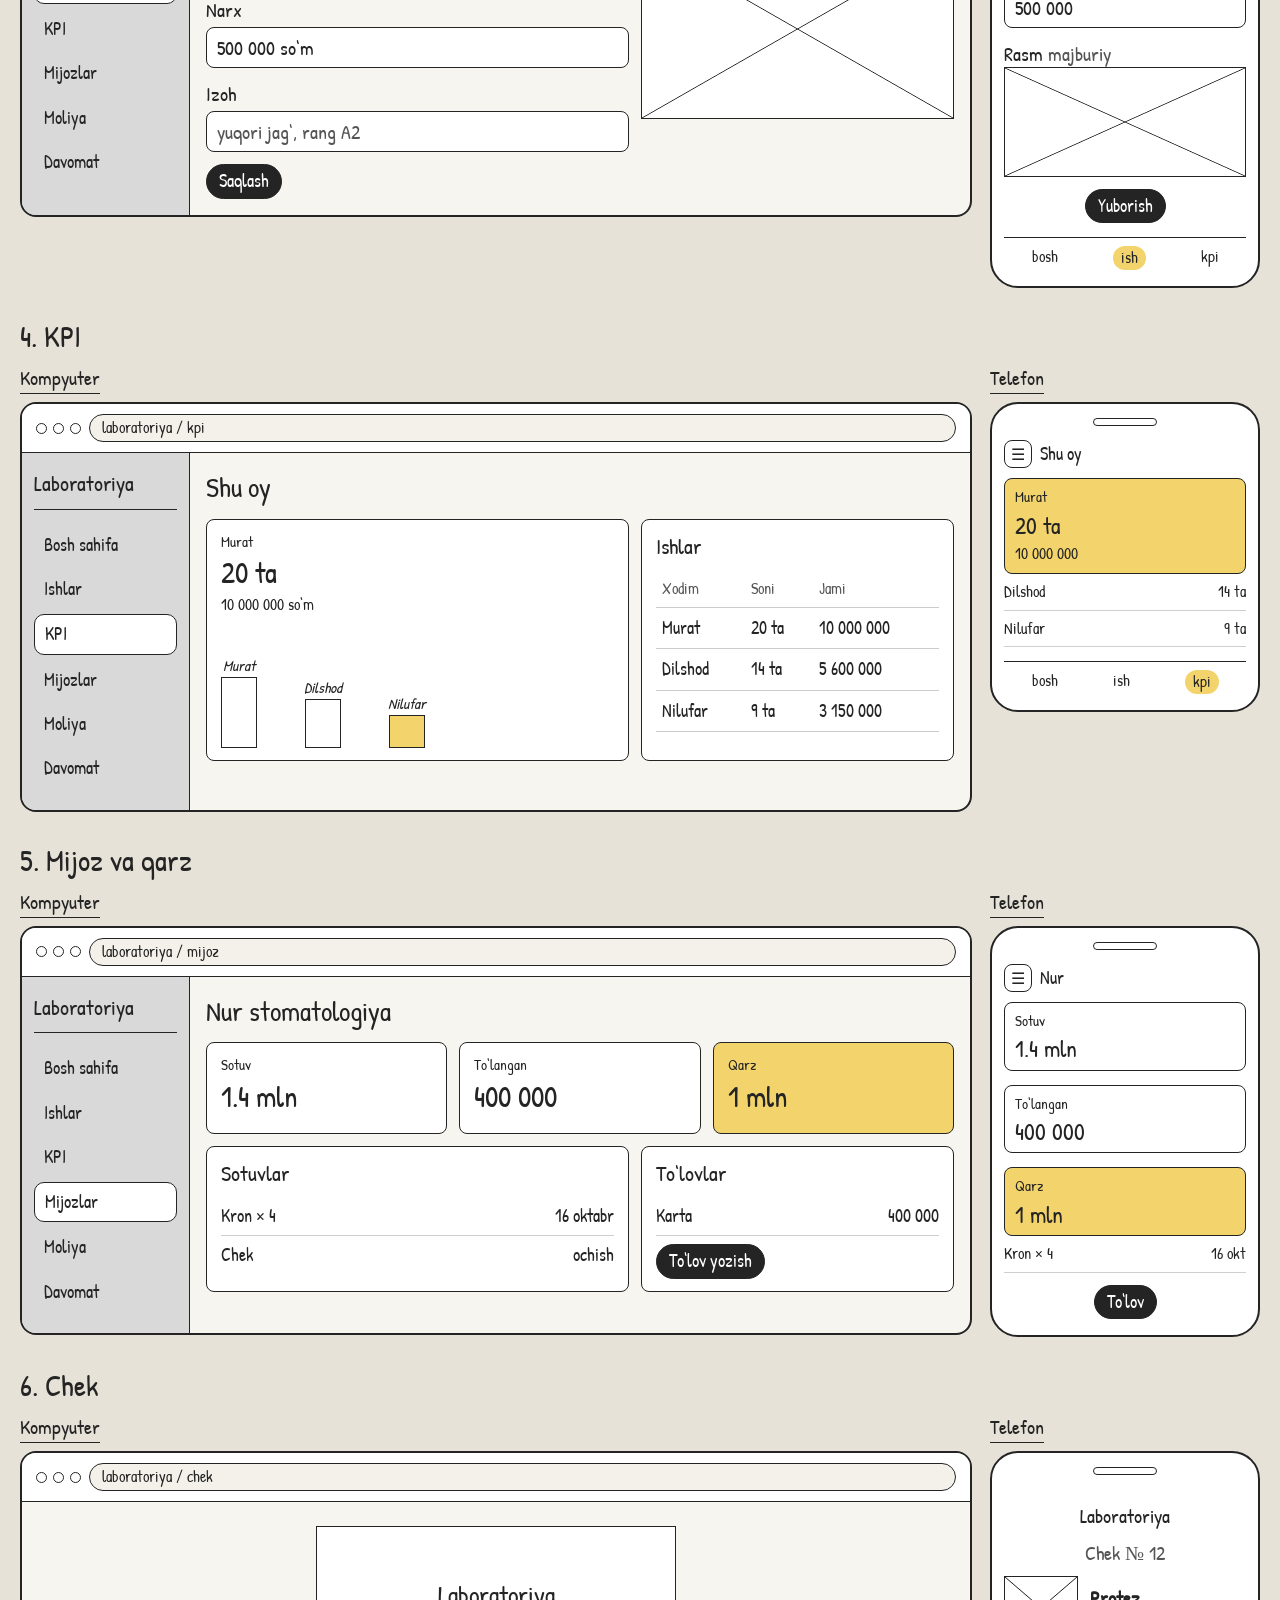
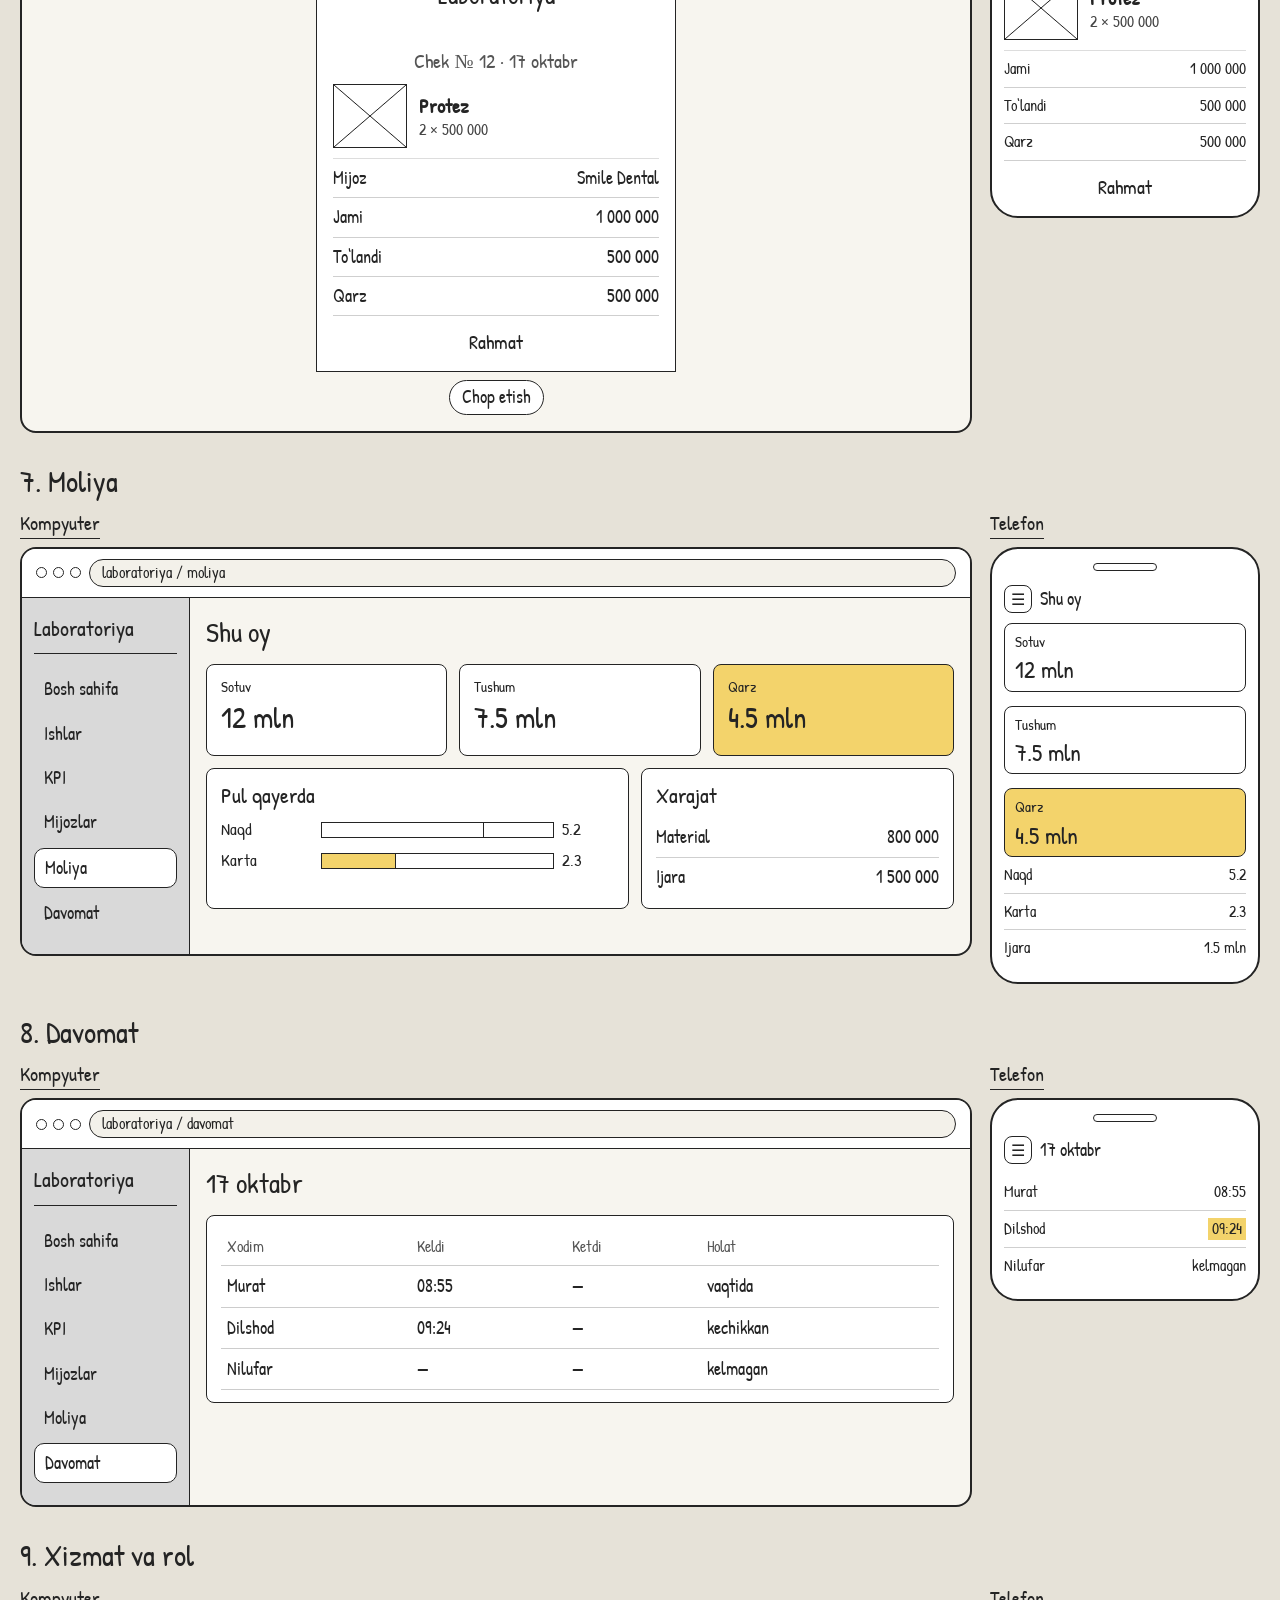
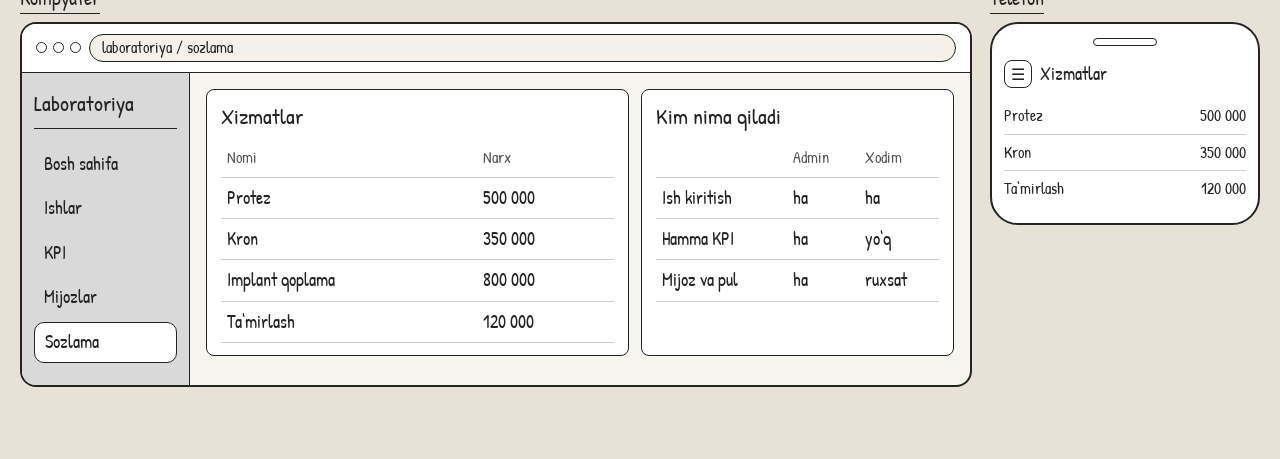
==== commit 7670a554: "Drop the approval step so a saved work counts immediately. Co-authored-by: Cursor <cursoragent@curso" ====
--- a/qoralama.html
+++ b/qoralama.html
@@ -19,7 +19,6 @@
       <a href="#kirish">Kirish</a>
       <a href="#bosh">Bosh sahifa</a>
       <a href="#ish">Yangi ish</a>
-      <a href="#tasdiq">Tasdiqlash</a>
       <a href="#kpi">KPI</a>
       <a href="#mijoz">Mijoz</a>
       <a href="#chek">Chek</a>
@@ -72,7 +71,6 @@
                 <div class="brand">Laboratoriya</div>
                 <span class="on">Bosh sahifa</span>
                 <a href="#ish">Ishlar</a>
-                <a href="#tasdiq">Tasdiqlash</a>
                 <a href="#kpi">KPI</a>
                 <a href="#mijoz">Mijozlar</a>
                 <a href="#pul">Moliya</a>
@@ -80,25 +78,17 @@
               </aside>
               <div class="stage">
                 <h3>Bugun</h3>
-                <div class="row four">
+                <div class="row three">
                   <article class="box"><b>Bugungi ishlar</b><strong>6</strong></article>
-                  <article class="box hot"><b>Tasdiq kutilmoqda</b><strong>3</strong></article>
                   <article class="box"><b>Tushum</b><strong>2.4 mln</strong></article>
                   <article class="box hot"><b>Qarz</b><strong>4.8 mln</strong></article>
                 </div>
-                <div class="row two">
-                  <article class="box">
-                    <h4>Bugungi ishlar</h4>
-                    <div class="line"><span>Protez · Murat</span><span>500 000</span></div>
-                    <div class="line"><span>Kron · Dilshod</span><span>350 000</span></div>
-                    <div class="line"><span>Protez · Nilufar</span><span>500 000</span></div>
-                  </article>
-                  <article class="box">
-                    <h4>Tasdiq kutilmoqda</h4>
-                    <div class="check"><div class="pic"></div><div class="who"><b>Kron</b><span>Dilshod</span></div></div>
-                    <div class="check"><div class="pic"></div><div class="who"><b>Protez</b><span>Nilufar</span></div></div>
-                  </article>
-                </div>
+                <article class="box gap">
+                  <h4>Bugungi ishlar</h4>
+                  <div class="line"><span>Protez · Murat</span><span>500 000</span></div>
+                  <div class="line"><span>Kron · Dilshod</span><span>350 000</span></div>
+                  <div class="line"><span>Protez · Nilufar</span><span>500 000</span></div>
+                </article>
               </div>
             </div>
           </div>
@@ -110,7 +100,6 @@
             <div class="mhead"><span class="burger">☰</span><span>Bugun</span></div>
             <div class="row two">
               <article class="box"><b>Ishlar</b><strong>6</strong></article>
-              <article class="box hot"><b>Tasdiq</b><strong>3</strong></article>
               <article class="box"><b>Tushum</b><strong>2.4</strong></article>
               <article class="box hot"><b>Qarz</b><strong>4.8</strong></article>
             </div>
@@ -134,7 +123,6 @@
                 <div class="brand">Laboratoriya</div>
                 <a href="#bosh">Bosh sahifa</a>
                 <span class="on">Ishlar</span>
-                <a href="#tasdiq">Tasdiqlash</a>
                 <a href="#kpi">KPI</a>
                 <a href="#mijoz">Mijozlar</a>
                 <a href="#pul">Moliya</a>
@@ -147,7 +135,7 @@
                     <div class="field"><label>Ish turi</label><div class="fake">Protez ▾</div></div>
                     <div class="field"><label>Narx</label><div class="fake">500 000 so‘m</div></div>
                     <div class="field"><label>Izoh</label><div class="fake muted">yuqori jag‘, rang A2</div></div>
-                    <span class="btn fill">Tasdiqlashga yuborish</span>
+                    <span class="btn fill">Saqlash</span>
                   </div>
                   <div>
                     <label>Rasm <span class="muted">majburiy</span></label>
@@ -174,68 +162,8 @@
       </div>
     </section>
 
-    <section class="sheet" id="tasdiq">
-      <h2>4. Tasdiqlash</h2>
-      <div class="pair">
-        <div class="device">
-          <div class="tag">Kompyuter</div>
-          <div class="window">
-            <div class="chrome"><div class="dots"><i></i><i></i><i></i></div><div class="url">laboratoriya / tasdiqlash</div></div>
-            <div class="frame">
-              <aside class="side">
-                <div class="brand">Laboratoriya</div>
-                <a href="#bosh">Bosh sahifa</a>
-                <a href="#ish">Ishlar</a>
-                <span class="on">Tasdiqlash</span>
-                <a href="#kpi">KPI</a>
-                <a href="#mijoz">Mijozlar</a>
-                <a href="#pul">Moliya</a>
-                <a href="#davomat">Davomat</a>
-              </aside>
-              <div class="stage">
-                <h3>Rasm va narx</h3>
-                <div class="check">
-                  <div class="pic"></div>
-                  <div class="who"><b>Kron · Dilshod</b><span>350 000 · bugun</span></div>
-                  <span class="btn fill">Tasdiqlash</span>
-                  <span class="btn">Rad</span>
-                </div>
-                <div class="check">
-                  <div class="pic"></div>
-                  <div class="who"><b>Protez · Nilufar</b><span>500 000</span></div>
-                  <span class="btn fill">Tasdiqlash</span>
-                  <span class="btn">Rad</span>
-                </div>
-                <div class="box gap">
-                  <h4>Rad etilsa</h4>
-                  <div class="line"><span>Sabab</span><span>Rasm xira</span></div>
-                </div>
-              </div>
-            </div>
-          </div>
-        </div>
-        <div class="device">
-          <div class="tag">Telefon</div>
-          <article class="phone">
-            <div class="ear"></div>
-            <div class="mhead"><span class="burger">☰</span><span>Tasdiqlash</span></div>
-            <div class="check">
-              <div class="pic"></div>
-              <div class="who"><b>Kron</b><span>Dilshod · 350 000</span></div>
-            </div>
-            <p class="mt"><span class="btn fill">Tasdiqlash</span> <span class="btn">Rad</span></p>
-            <div class="check">
-              <div class="pic"></div>
-              <div class="who"><b>Protez</b><span>Nilufar · 500 000</span></div>
-            </div>
-            <p class="mt"><span class="btn fill">Tasdiqlash</span> <span class="btn">Rad</span></p>
-          </article>
-        </div>
-      </div>
-    </section>
-
     <section class="sheet" id="kpi">
-      <h2>5. KPI</h2>
+      <h2>4. KPI</h2>
       <div class="pair">
         <div class="device">
           <div class="tag">Kompyuter</div>
@@ -246,7 +174,6 @@
                 <div class="brand">Laboratoriya</div>
                 <a href="#bosh">Bosh sahifa</a>
                 <a href="#ish">Ishlar</a>
-                <a href="#tasdiq">Tasdiqlash</a>
                 <span class="on">KPI</span>
                 <a href="#mijoz">Mijozlar</a>
                 <a href="#pul">Moliya</a>
@@ -298,7 +225,7 @@
     </section>
 
     <section class="sheet" id="mijoz">
-      <h2>6. Mijoz va qarz</h2>
+      <h2>5. Mijoz va qarz</h2>
       <div class="pair">
         <div class="device">
           <div class="tag">Kompyuter</div>
@@ -309,7 +236,6 @@
                 <div class="brand">Laboratoriya</div>
                 <a href="#bosh">Bosh sahifa</a>
                 <a href="#ish">Ishlar</a>
-                <a href="#tasdiq">Tasdiqlash</a>
                 <a href="#kpi">KPI</a>
                 <span class="on">Mijozlar</span>
                 <a href="#pul">Moliya</a>
@@ -354,7 +280,7 @@
     </section>
 
     <section class="sheet" id="chek">
-      <h2>7. Chek</h2>
+      <h2>6. Chek</h2>
       <div class="pair">
         <div class="device">
           <div class="tag">Kompyuter</div>
@@ -398,7 +324,7 @@
     </section>
 
     <section class="sheet" id="pul">
-      <h2>8. Moliya</h2>
+      <h2>7. Moliya</h2>
       <div class="pair">
         <div class="device">
           <div class="tag">Kompyuter</div>
@@ -409,7 +335,6 @@
                 <div class="brand">Laboratoriya</div>
                 <a href="#bosh">Bosh sahifa</a>
                 <a href="#ish">Ishlar</a>
-                <a href="#tasdiq">Tasdiqlash</a>
                 <a href="#kpi">KPI</a>
                 <a href="#mijoz">Mijozlar</a>
                 <span class="on">Moliya</span>
@@ -455,7 +380,7 @@
     </section>
 
     <section class="sheet" id="davomat">
-      <h2>9. Davomat</h2>
+      <h2>8. Davomat</h2>
       <div class="pair">
         <div class="device">
           <div class="tag">Kompyuter</div>
@@ -466,7 +391,6 @@
                 <div class="brand">Laboratoriya</div>
                 <a href="#bosh">Bosh sahifa</a>
                 <a href="#ish">Ishlar</a>
-                <a href="#tasdiq">Tasdiqlash</a>
                 <a href="#kpi">KPI</a>
                 <a href="#mijoz">Mijozlar</a>
                 <a href="#pul">Moliya</a>
@@ -500,7 +424,7 @@
     </section>
 
     <section class="sheet" id="xizmat">
-      <h2>10. Xizmat va rol</h2>
+      <h2>9. Xizmat va rol</h2>
       <div class="pair">
         <div class="device">
           <div class="tag">Kompyuter</div>
@@ -532,7 +456,6 @@
                     <table>
                       <tr><th></th><th>Admin</th><th>Xodim</th></tr>
                       <tr><td>Ish kiritish</td><td>ha</td><td>ha</td></tr>
-                      <tr><td>Tasdiqlash</td><td>ha</td><td>yo‘q</td></tr>
                       <tr><td>Hamma KPI</td><td>ha</td><td>yo‘q</td></tr>
                       <tr><td>Mijoz va pul</td><td>ha</td><td>ruxsat</td></tr>
                     </table>
@@ -550,7 +473,6 @@
             <div class="line"><span>Protez</span><span>500 000</span></div>
             <div class="line"><span>Kron</span><span>350 000</span></div>
             <div class="line"><span>Ta‘mirlash</span><span>120 000</span></div>
-            <div class="line"><span>Tasdiqlash</span><span>admin</span></div>
           </article>
         </div>
       </div>
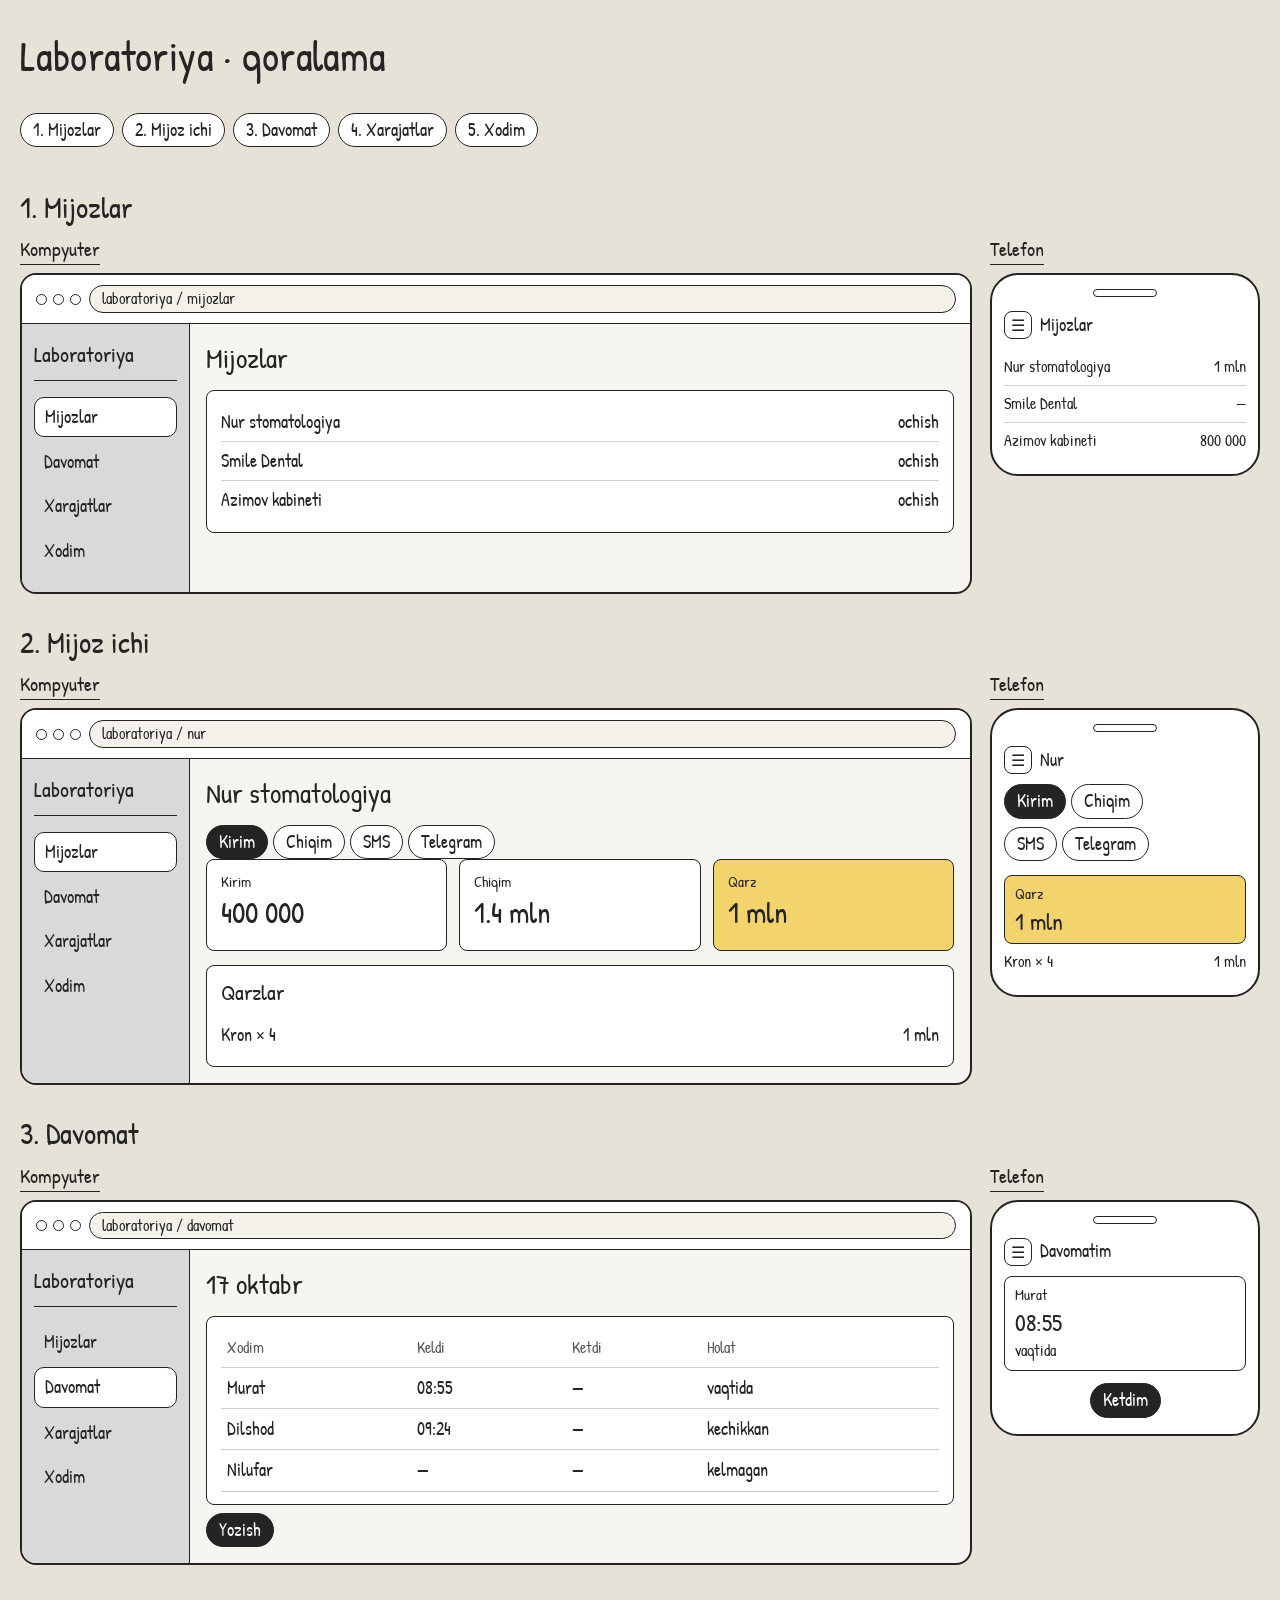
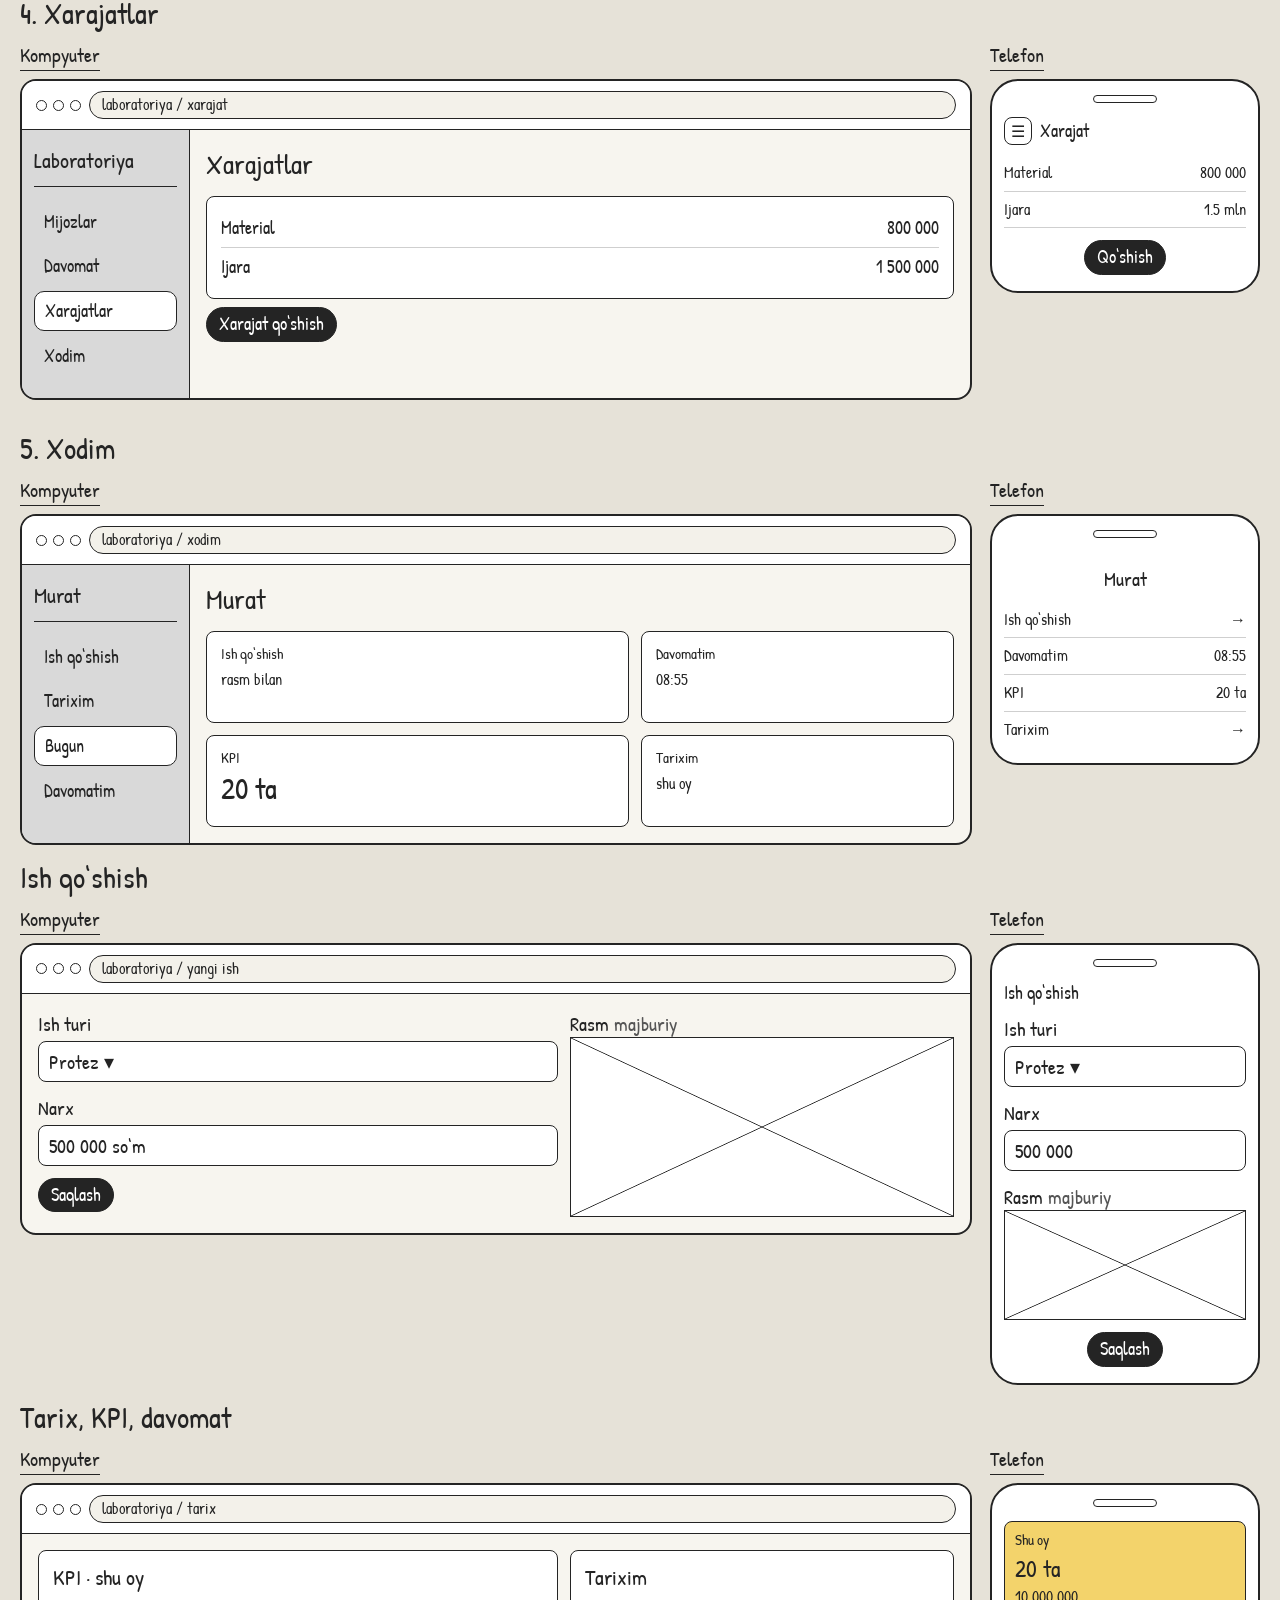
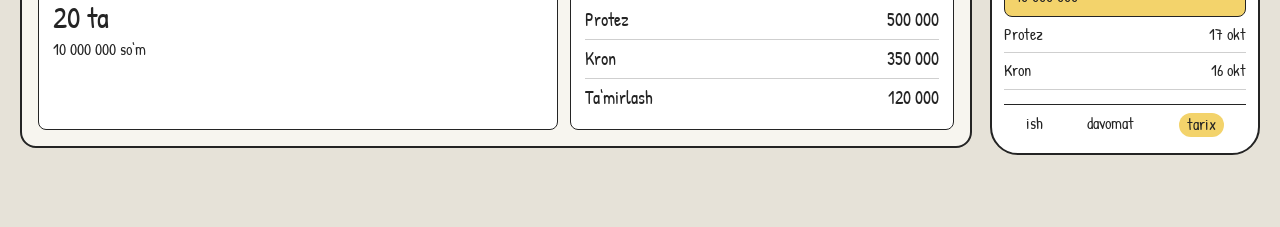
==== commit 27422ff5: "Lay the draft out in order: clients, attendance, expenses, then the employee’s own page. Co-authored" ====
--- a/qoralama.html
+++ b/qoralama.html
@@ -16,385 +16,116 @@
     </header>
 
     <nav class="jump">
-      <a href="#kirish">Kirish</a>
-      <a href="#bosh">Bosh sahifa</a>
-      <a href="#ish">Yangi ish</a>
-      <a href="#kpi">KPI</a>
-      <a href="#mijoz">Mijoz</a>
-      <a href="#chek">Chek</a>
-      <a href="#pul">Moliya</a>
-      <a href="#davomat">Davomat</a>
-      <a href="#xizmat">Xizmat va rol</a>
+      <a href="#mijozlar">1. Mijozlar</a>
+      <a href="#mijoz">2. Mijoz ichi</a>
+      <a href="#davomat">3. Davomat</a>
+      <a href="#xarajat">4. Xarajatlar</a>
+      <a href="#xodim">5. Xodim</a>
     </nav>
 
-    <section class="sheet" id="kirish">
-      <h2>1. Kirish</h2>
-      <div class="pair">
-        <div class="device">
-          <div class="tag">Kompyuter</div>
-          <div class="window">
-            <div class="chrome"><div class="dots"><i></i><i></i><i></i></div><div class="url">laboratoriya / kirish</div></div>
-            <div class="stage login-stage">
-              <div class="box narrow">
-                <h4 class="center">Laboratoriya</h4>
-                <p class="center muted">Login va parol</p>
-                <div class="field gap"><label>Login</label><div class="fake">murat</div></div>
-                <div class="field"><label>Parol</label><div class="fake">••••</div></div>
-                <p class="center"><span class="btn fill">Kirish</span></p>
-              </div>
-            </div>
-          </div>
-        </div>
-        <div class="device">
-          <div class="tag">Telefon</div>
-          <article class="phone">
-            <div class="ear"></div>
-            <h4 class="center">Laboratoriya</h4>
-            <p class="center muted">Login va parol</p>
-            <div class="field gap"><label>Login</label><div class="fake">murat</div></div>
-            <div class="field"><label>Parol</label><div class="fake">••••</div></div>
-            <p class="center"><span class="btn fill">Kirish</span></p>
-          </article>
-        </div>
-      </div>
-    </section>
-
-    <section class="sheet" id="bosh">
-      <h2>2. Bosh sahifa</h2>
-      <div class="pair">
-        <div class="device">
-          <div class="tag">Kompyuter</div>
-          <div class="window">
-            <div class="chrome"><div class="dots"><i></i><i></i><i></i></div><div class="url">laboratoriya / bosh</div></div>
+    <section class="sheet" id="mijozlar">
+      <h2>1. Mijozlar</h2>
+      <div class="pair">
+        <div class="device">
+          <div class="tag">Kompyuter</div>
+          <div class="window">
+            <div class="chrome"><div class="dots"><i></i><i></i><i></i></div><div class="url">laboratoriya / mijozlar</div></div>
             <div class="frame">
               <aside class="side">
                 <div class="brand">Laboratoriya</div>
-                <span class="on">Bosh sahifa</span>
-                <a href="#ish">Ishlar</a>
-                <a href="#kpi">KPI</a>
-                <a href="#mijoz">Mijozlar</a>
-                <a href="#pul">Moliya</a>
+                <span class="on">Mijozlar</span>
                 <a href="#davomat">Davomat</a>
-              </aside>
-              <div class="stage">
-                <h3>Bugun</h3>
+                <a href="#xarajat">Xarajatlar</a>
+                <a href="#xodim">Xodim</a>
+              </aside>
+              <div class="stage">
+                <h3>Mijozlar</h3>
+                <article class="box">
+                  <div class="line"><span>Nur stomatologiya</span><span>ochish</span></div>
+                  <div class="line"><span>Smile Dental</span><span>ochish</span></div>
+                  <div class="line"><span>Azimov kabineti</span><span>ochish</span></div>
+                </article>
+              </div>
+            </div>
+          </div>
+        </div>
+        <div class="device">
+          <div class="tag">Telefon</div>
+          <article class="phone">
+            <div class="ear"></div>
+            <div class="mhead"><span class="burger">☰</span><span>Mijozlar</span></div>
+            <div class="line"><span>Nur stomatologiya</span><span>1 mln</span></div>
+            <div class="line"><span>Smile Dental</span><span>—</span></div>
+            <div class="line"><span>Azimov kabineti</span><span>800 000</span></div>
+          </article>
+        </div>
+      </div>
+    </section>
+
+    <section class="sheet" id="mijoz">
+      <h2>2. Mijoz ichi</h2>
+      <div class="pair">
+        <div class="device">
+          <div class="tag">Kompyuter</div>
+          <div class="window">
+            <div class="chrome"><div class="dots"><i></i><i></i><i></i></div><div class="url">laboratoriya / nur</div></div>
+            <div class="frame">
+              <aside class="side">
+                <div class="brand">Laboratoriya</div>
+                <span class="on">Mijozlar</span>
+                <a href="#davomat">Davomat</a>
+                <a href="#xarajat">Xarajatlar</a>
+                <a href="#xodim">Xodim</a>
+              </aside>
+              <div class="stage">
+                <h3>Nur stomatologiya</h3>
+                <p class="mt">
+                  <span class="btn fill">Kirim</span>
+                  <span class="btn">Chiqim</span>
+                  <span class="btn">SMS</span>
+                  <span class="btn">Telegram</span>
+                </p>
                 <div class="row three">
-                  <article class="box"><b>Bugungi ishlar</b><strong>6</strong></article>
-                  <article class="box"><b>Tushum</b><strong>2.4 mln</strong></article>
-                  <article class="box hot"><b>Qarz</b><strong>4.8 mln</strong></article>
+                  <article class="box"><b>Kirim</b><strong>400 000</strong></article>
+                  <article class="box"><b>Chiqim</b><strong>1.4 mln</strong></article>
+                  <article class="box hot"><b>Qarz</b><strong>1 mln</strong></article>
                 </div>
                 <article class="box gap">
-                  <h4>Bugungi ishlar</h4>
-                  <div class="line"><span>Protez · Murat</span><span>500 000</span></div>
-                  <div class="line"><span>Kron · Dilshod</span><span>350 000</span></div>
-                  <div class="line"><span>Protez · Nilufar</span><span>500 000</span></div>
-                </article>
-              </div>
-            </div>
-          </div>
-        </div>
-        <div class="device">
-          <div class="tag">Telefon</div>
-          <article class="phone">
-            <div class="ear"></div>
-            <div class="mhead"><span class="burger">☰</span><span>Bugun</span></div>
-            <div class="row two">
-              <article class="box"><b>Ishlar</b><strong>6</strong></article>
-              <article class="box"><b>Tushum</b><strong>2.4</strong></article>
-              <article class="box hot"><b>Qarz</b><strong>4.8</strong></article>
-            </div>
-            <div class="line"><span>Protez · Murat</span><span>500 000</span></div>
-            <div class="line"><span>Kron · Dilshod</span><span>350 000</span></div>
-            <div class="dock"><span class="on">bosh</span><span>ish</span><span>kpi</span></div>
-          </article>
-        </div>
-      </div>
-    </section>
-
-    <section class="sheet" id="ish">
-      <h2>3. Yangi ish</h2>
-      <div class="pair">
-        <div class="device">
-          <div class="tag">Kompyuter</div>
-          <div class="window">
-            <div class="chrome"><div class="dots"><i></i><i></i><i></i></div><div class="url">laboratoriya / yangi ish</div></div>
+                  <h4>Qarzlar</h4>
+                  <div class="line"><span>Kron × 4</span><span>1 mln</span></div>
+                </article>
+              </div>
+            </div>
+          </div>
+        </div>
+        <div class="device">
+          <div class="tag">Telefon</div>
+          <article class="phone">
+            <div class="ear"></div>
+            <div class="mhead"><span class="burger">☰</span><span>Nur</span></div>
+            <p><span class="btn fill">Kirim</span> <span class="btn">Chiqim</span></p>
+            <p class="mt"><span class="btn">SMS</span> <span class="btn">Telegram</span></p>
+            <article class="box hot gap"><b>Qarz</b><strong>1 mln</strong></article>
+            <div class="line"><span>Kron × 4</span><span>1 mln</span></div>
+          </article>
+        </div>
+      </div>
+    </section>
+
+    <section class="sheet" id="davomat">
+      <h2>3. Davomat</h2>
+      <div class="pair">
+        <div class="device">
+          <div class="tag">Kompyuter</div>
+          <div class="window">
+            <div class="chrome"><div class="dots"><i></i><i></i><i></i></div><div class="url">laboratoriya / davomat</div></div>
             <div class="frame">
               <aside class="side">
                 <div class="brand">Laboratoriya</div>
-                <a href="#bosh">Bosh sahifa</a>
-                <span class="on">Ishlar</span>
-                <a href="#kpi">KPI</a>
-                <a href="#mijoz">Mijozlar</a>
-                <a href="#pul">Moliya</a>
-                <a href="#davomat">Davomat</a>
-              </aside>
-              <div class="stage">
-                <h3>Ish qo‘shish</h3>
-                <div class="row two">
-                  <div>
-                    <div class="field"><label>Ish turi</label><div class="fake">Protez ▾</div></div>
-                    <div class="field"><label>Narx</label><div class="fake">500 000 so‘m</div></div>
-                    <div class="field"><label>Izoh</label><div class="fake muted">yuqori jag‘, rang A2</div></div>
-                    <span class="btn fill">Saqlash</span>
-                  </div>
-                  <div>
-                    <label>Rasm <span class="muted">majburiy</span></label>
-                    <div class="pic big"></div>
-                  </div>
-                </div>
-              </div>
-            </div>
-          </div>
-        </div>
-        <div class="device">
-          <div class="tag">Telefon</div>
-          <article class="phone">
-            <div class="ear"></div>
-            <div class="mhead"><span class="burger">☰</span><span>Ish qo‘shish</span></div>
-            <div class="field"><label>Ish turi</label><div class="fake">Protez ▾</div></div>
-            <div class="field"><label>Narx</label><div class="fake">500 000</div></div>
-            <label>Rasm <span class="muted">majburiy</span></label>
-            <div class="pic big"></div>
-            <p class="center mt2"><span class="btn fill">Yuborish</span></p>
-            <div class="dock"><span>bosh</span><span class="on">ish</span><span>kpi</span></div>
-          </article>
-        </div>
-      </div>
-    </section>
-
-    <section class="sheet" id="kpi">
-      <h2>4. KPI</h2>
-      <div class="pair">
-        <div class="device">
-          <div class="tag">Kompyuter</div>
-          <div class="window">
-            <div class="chrome"><div class="dots"><i></i><i></i><i></i></div><div class="url">laboratoriya / kpi</div></div>
-            <div class="frame">
-              <aside class="side">
-                <div class="brand">Laboratoriya</div>
-                <a href="#bosh">Bosh sahifa</a>
-                <a href="#ish">Ishlar</a>
-                <span class="on">KPI</span>
-                <a href="#mijoz">Mijozlar</a>
-                <a href="#pul">Moliya</a>
-                <a href="#davomat">Davomat</a>
-              </aside>
-              <div class="stage">
-                <h3>Shu oy</h3>
-                <div class="row two">
-                  <article class="box">
-                    <b>Murat</b>
-                    <strong>20 ta</strong>
-                    <em>10 000 000 so‘m</em>
-                    <div class="bars short">
-                      <i class="h70"><span>Murat</span></i>
-                      <i class="h48"><span>Dilshod</span></i>
-                      <i class="hot h32"><span>Nilufar</span></i>
-                    </div>
-                  </article>
-                  <article class="box">
-                    <h4>Ishlar</h4>
-                    <table>
-                      <tr><th>Xodim</th><th>Soni</th><th>Jami</th></tr>
-                      <tr><td>Murat</td><td>20 ta</td><td>10 000 000</td></tr>
-                      <tr><td>Dilshod</td><td>14 ta</td><td>5 600 000</td></tr>
-                      <tr><td>Nilufar</td><td>9 ta</td><td>3 150 000</td></tr>
-                    </table>
-                  </article>
-                </div>
-              </div>
-            </div>
-          </div>
-        </div>
-        <div class="device">
-          <div class="tag">Telefon</div>
-          <article class="phone">
-            <div class="ear"></div>
-            <div class="mhead"><span class="burger">☰</span><span>Shu oy</span></div>
-            <article class="box hot">
-              <b>Murat</b>
-              <strong>20 ta</strong>
-              <em>10 000 000</em>
-            </article>
-            <div class="line"><span>Dilshod</span><span>14 ta</span></div>
-            <div class="line"><span>Nilufar</span><span>9 ta</span></div>
-            <div class="dock"><span>bosh</span><span>ish</span><span class="on">kpi</span></div>
-          </article>
-        </div>
-      </div>
-    </section>
-
-    <section class="sheet" id="mijoz">
-      <h2>5. Mijoz va qarz</h2>
-      <div class="pair">
-        <div class="device">
-          <div class="tag">Kompyuter</div>
-          <div class="window">
-            <div class="chrome"><div class="dots"><i></i><i></i><i></i></div><div class="url">laboratoriya / mijoz</div></div>
-            <div class="frame">
-              <aside class="side">
-                <div class="brand">Laboratoriya</div>
-                <a href="#bosh">Bosh sahifa</a>
-                <a href="#ish">Ishlar</a>
-                <a href="#kpi">KPI</a>
-                <span class="on">Mijozlar</span>
-                <a href="#pul">Moliya</a>
-                <a href="#davomat">Davomat</a>
-              </aside>
-              <div class="stage">
-                <h3>Nur stomatologiya</h3>
-                <div class="row three">
-                  <article class="box"><b>Sotuv</b><strong>1.4 mln</strong></article>
-                  <article class="box"><b>To‘langan</b><strong>400 000</strong></article>
-                  <article class="box hot"><b>Qarz</b><strong>1 mln</strong></article>
-                </div>
-                <div class="row two">
-                  <article class="box">
-                    <h4>Sotuvlar</h4>
-                    <div class="line"><span>Kron × 4</span><span>16 oktabr</span></div>
-                    <div class="line"><span>Chek</span><span>ochish</span></div>
-                  </article>
-                  <article class="box">
-                    <h4>To‘lovlar</h4>
-                    <div class="line"><span>Karta</span><span>400 000</span></div>
-                    <p class="mt"><span class="btn fill">To‘lov yozish</span></p>
-                  </article>
-                </div>
-              </div>
-            </div>
-          </div>
-        </div>
-        <div class="device">
-          <div class="tag">Telefon</div>
-          <article class="phone">
-            <div class="ear"></div>
-            <div class="mhead"><span class="burger">☰</span><span>Nur</span></div>
-            <article class="box"><b>Sotuv</b><strong>1.4 mln</strong></article>
-            <article class="box gap"><b>To‘langan</b><strong>400 000</strong></article>
-            <article class="box hot gap"><b>Qarz</b><strong>1 mln</strong></article>
-            <div class="line"><span>Kron × 4</span><span>16 okt</span></div>
-            <p class="center mt2"><span class="btn fill">To‘lov</span></p>
-          </article>
-        </div>
-      </div>
-    </section>
-
-    <section class="sheet" id="chek">
-      <h2>6. Chek</h2>
-      <div class="pair">
-        <div class="device">
-          <div class="tag">Kompyuter</div>
-          <div class="window">
-            <div class="chrome"><div class="dots"><i></i><i></i><i></i></div><div class="url">laboratoriya / chek</div></div>
-            <div class="stage">
-              <div class="receipt">
-                <h4>Laboratoriya</h4>
-                <p class="center muted">Chek № 12 · 17 oktabr</p>
-                <div class="check">
-                  <div class="pic"></div>
-                  <div class="who"><b>Protez</b><span>2 × 500 000</span></div>
-                </div>
-                <div class="line"><span>Mijoz</span><span>Smile Dental</span></div>
-                <div class="line"><span>Jami</span><span>1 000 000</span></div>
-                <div class="line"><span>To‘landi</span><span>500 000</span></div>
-                <div class="line"><span>Qarz</span><span>500 000</span></div>
-                <p class="center mt2">Rahmat</p>
-              </div>
-              <p class="center"><span class="btn">Chop etish</span></p>
-            </div>
-          </div>
-        </div>
-        <div class="device">
-          <div class="tag">Telefon</div>
-          <article class="phone">
-            <div class="ear"></div>
-            <h4 class="center">Laboratoriya</h4>
-            <p class="center muted">Chek № 12</p>
-            <div class="check">
-              <div class="pic"></div>
-              <div class="who"><b>Protez</b><span>2 × 500 000</span></div>
-            </div>
-            <div class="line"><span>Jami</span><span>1 000 000</span></div>
-            <div class="line"><span>To‘landi</span><span>500 000</span></div>
-            <div class="line"><span>Qarz</span><span>500 000</span></div>
-            <p class="center mt2">Rahmat</p>
-          </article>
-        </div>
-      </div>
-    </section>
-
-    <section class="sheet" id="pul">
-      <h2>7. Moliya</h2>
-      <div class="pair">
-        <div class="device">
-          <div class="tag">Kompyuter</div>
-          <div class="window">
-            <div class="chrome"><div class="dots"><i></i><i></i><i></i></div><div class="url">laboratoriya / moliya</div></div>
-            <div class="frame">
-              <aside class="side">
-                <div class="brand">Laboratoriya</div>
-                <a href="#bosh">Bosh sahifa</a>
-                <a href="#ish">Ishlar</a>
-                <a href="#kpi">KPI</a>
-                <a href="#mijoz">Mijozlar</a>
-                <span class="on">Moliya</span>
-                <a href="#davomat">Davomat</a>
-              </aside>
-              <div class="stage">
-                <h3>Shu oy</h3>
-                <div class="row three">
-                  <article class="box"><b>Sotuv</b><strong>12 mln</strong></article>
-                  <article class="box"><b>Tushum</b><strong>7.5 mln</strong></article>
-                  <article class="box hot"><b>Qarz</b><strong>4.5 mln</strong></article>
-                </div>
-                <div class="row two">
-                  <article class="box">
-                    <h4>Pul qayerda</h4>
-                    <div class="hbar"><span>Naqd</span><div class="track"><u class="w70"></u></div><span>5.2</span></div>
-                    <div class="hbar"><span>Karta</span><div class="track"><u class="hot w32"></u></div><span>2.3</span></div>
-                  </article>
-                  <article class="box">
-                    <h4>Xarajat</h4>
-                    <div class="line"><span>Material</span><span>800 000</span></div>
-                    <div class="line"><span>Ijara</span><span>1 500 000</span></div>
-                  </article>
-                </div>
-              </div>
-            </div>
-          </div>
-        </div>
-        <div class="device">
-          <div class="tag">Telefon</div>
-          <article class="phone">
-            <div class="ear"></div>
-            <div class="mhead"><span class="burger">☰</span><span>Shu oy</span></div>
-            <article class="box"><b>Sotuv</b><strong>12 mln</strong></article>
-            <article class="box gap"><b>Tushum</b><strong>7.5 mln</strong></article>
-            <article class="box hot gap"><b>Qarz</b><strong>4.5 mln</strong></article>
-            <div class="line"><span>Naqd</span><span>5.2</span></div>
-            <div class="line"><span>Karta</span><span>2.3</span></div>
-            <div class="line"><span>Ijara</span><span>1.5 mln</span></div>
-          </article>
-        </div>
-      </div>
-    </section>
-
-    <section class="sheet" id="davomat">
-      <h2>8. Davomat</h2>
-      <div class="pair">
-        <div class="device">
-          <div class="tag">Kompyuter</div>
-          <div class="window">
-            <div class="chrome"><div class="dots"><i></i><i></i><i></i></div><div class="url">laboratoriya / davomat</div></div>
-            <div class="frame">
-              <aside class="side">
-                <div class="brand">Laboratoriya</div>
-                <a href="#bosh">Bosh sahifa</a>
-                <a href="#ish">Ishlar</a>
-                <a href="#kpi">KPI</a>
-                <a href="#mijoz">Mijozlar</a>
-                <a href="#pul">Moliya</a>
+                <a href="#mijozlar">Mijozlar</a>
                 <span class="on">Davomat</span>
+                <a href="#xarajat">Xarajatlar</a>
+                <a href="#xodim">Xodim</a>
               </aside>
               <div class="stage">
                 <h3>17 oktabr</h3>
@@ -406,60 +137,88 @@
                     <tr><td>Nilufar</td><td>—</td><td>—</td><td>kelmagan</td></tr>
                   </table>
                 </article>
-              </div>
-            </div>
-          </div>
-        </div>
-        <div class="device">
-          <div class="tag">Telefon</div>
-          <article class="phone">
-            <div class="ear"></div>
-            <div class="mhead"><span class="burger">☰</span><span>17 oktabr</span></div>
-            <div class="line"><span>Murat</span><span>08:55</span></div>
-            <div class="line"><span>Dilshod</span><span class="hot">09:24</span></div>
-            <div class="line"><span>Nilufar</span><span>kelmagan</span></div>
-          </article>
-        </div>
-      </div>
-    </section>
-
-    <section class="sheet" id="xizmat">
-      <h2>9. Xizmat va rol</h2>
-      <div class="pair">
-        <div class="device">
-          <div class="tag">Kompyuter</div>
-          <div class="window">
-            <div class="chrome"><div class="dots"><i></i><i></i><i></i></div><div class="url">laboratoriya / sozlama</div></div>
+                <p class="mt"><span class="btn fill">Yozish</span></p>
+              </div>
+            </div>
+          </div>
+        </div>
+        <div class="device">
+          <div class="tag">Telefon</div>
+          <article class="phone">
+            <div class="ear"></div>
+            <div class="mhead"><span class="burger">☰</span><span>Davomatim</span></div>
+            <article class="box">
+              <b>Murat</b>
+              <strong>08:55</strong>
+              <em>vaqtida</em>
+            </article>
+            <p class="center mt2"><span class="btn fill">Ketdim</span></p>
+          </article>
+        </div>
+      </div>
+    </section>
+
+    <section class="sheet" id="xarajat">
+      <h2>4. Xarajatlar</h2>
+      <div class="pair">
+        <div class="device">
+          <div class="tag">Kompyuter</div>
+          <div class="window">
+            <div class="chrome"><div class="dots"><i></i><i></i><i></i></div><div class="url">laboratoriya / xarajat</div></div>
             <div class="frame">
               <aside class="side">
                 <div class="brand">Laboratoriya</div>
-                <a href="#bosh">Bosh sahifa</a>
-                <a href="#ish">Ishlar</a>
-                <a href="#kpi">KPI</a>
-                <a href="#mijoz">Mijozlar</a>
-                <span class="on">Sozlama</span>
-              </aside>
-              <div class="stage">
+                <a href="#mijozlar">Mijozlar</a>
+                <a href="#davomat">Davomat</a>
+                <span class="on">Xarajatlar</span>
+                <a href="#xodim">Xodim</a>
+              </aside>
+              <div class="stage">
+                <h3>Xarajatlar</h3>
+                <article class="box">
+                  <div class="line"><span>Material</span><span>800 000</span></div>
+                  <div class="line"><span>Ijara</span><span>1 500 000</span></div>
+                </article>
+                <p class="mt"><span class="btn fill">Xarajat qo‘shish</span></p>
+              </div>
+            </div>
+          </div>
+        </div>
+        <div class="device">
+          <div class="tag">Telefon</div>
+          <article class="phone">
+            <div class="ear"></div>
+            <div class="mhead"><span class="burger">☰</span><span>Xarajat</span></div>
+            <div class="line"><span>Material</span><span>800 000</span></div>
+            <div class="line"><span>Ijara</span><span>1.5 mln</span></div>
+            <p class="center mt2"><span class="btn fill">Qo‘shish</span></p>
+          </article>
+        </div>
+      </div>
+    </section>
+
+    <section class="sheet" id="xodim">
+      <h2>5. Xodim</h2>
+      <div class="pair">
+        <div class="device">
+          <div class="tag">Kompyuter</div>
+          <div class="window">
+            <div class="chrome"><div class="dots"><i></i><i></i><i></i></div><div class="url">laboratoriya / xodim</div></div>
+            <div class="frame">
+              <aside class="side">
+                <div class="brand">Murat</div>
+                <a href="#ish">Ish qo‘shish</a>
+                <a href="#tarix">Tarixim</a>
+                <span class="on">Bugun</span>
+                <a href="#davomat">Davomatim</a>
+              </aside>
+              <div class="stage">
+                <h3>Murat</h3>
                 <div class="row two">
-                  <article class="box">
-                    <h4>Xizmatlar</h4>
-                    <table>
-                      <tr><th>Nomi</th><th>Narx</th></tr>
-                      <tr><td>Protez</td><td>500 000</td></tr>
-                      <tr><td>Kron</td><td>350 000</td></tr>
-                      <tr><td>Implant qoplama</td><td>800 000</td></tr>
-                      <tr><td>Ta‘mirlash</td><td>120 000</td></tr>
-                    </table>
-                  </article>
-                  <article class="box">
-                    <h4>Kim nima qiladi</h4>
-                    <table>
-                      <tr><th></th><th>Admin</th><th>Xodim</th></tr>
-                      <tr><td>Ish kiritish</td><td>ha</td><td>ha</td></tr>
-                      <tr><td>Hamma KPI</td><td>ha</td><td>yo‘q</td></tr>
-                      <tr><td>Mijoz va pul</td><td>ha</td><td>ruxsat</td></tr>
-                    </table>
-                  </article>
+                  <article class="box"><b>Ish qo‘shish</b><em>rasm bilan</em></article>
+                  <article class="box"><b>Davomatim</b><em>08:55</em></article>
+                  <article class="box"><b>KPI</b><strong>20 ta</strong></article>
+                  <article class="box"><b>Tarixim</b><em>shu oy</em></article>
                 </div>
               </div>
             </div>
@@ -469,10 +228,81 @@
           <div class="tag">Telefon</div>
           <article class="phone">
             <div class="ear"></div>
-            <div class="mhead"><span class="burger">☰</span><span>Xizmatlar</span></div>
-            <div class="line"><span>Protez</span><span>500 000</span></div>
-            <div class="line"><span>Kron</span><span>350 000</span></div>
-            <div class="line"><span>Ta‘mirlash</span><span>120 000</span></div>
+            <h4>Murat</h4>
+            <div class="line"><span>Ish qo‘shish</span><span>→</span></div>
+            <div class="line"><span>Davomatim</span><span>08:55</span></div>
+            <div class="line"><span>KPI</span><span>20 ta</span></div>
+            <div class="line"><span>Tarixim</span><span>→</span></div>
+          </article>
+        </div>
+      </div>
+
+      <h2 class="mt2" id="ish">Ish qo‘shish</h2>
+      <div class="pair">
+        <div class="device">
+          <div class="tag">Kompyuter</div>
+          <div class="window">
+            <div class="chrome"><div class="dots"><i></i><i></i><i></i></div><div class="url">laboratoriya / yangi ish</div></div>
+            <div class="stage">
+              <div class="row two">
+                <div>
+                  <div class="field"><label>Ish turi</label><div class="fake">Protez ▾</div></div>
+                  <div class="field"><label>Narx</label><div class="fake">500 000 so‘m</div></div>
+                  <span class="btn fill">Saqlash</span>
+                </div>
+                <div>
+                  <label>Rasm <span class="muted">majburiy</span></label>
+                  <div class="pic big"></div>
+                </div>
+              </div>
+            </div>
+          </div>
+        </div>
+        <div class="device">
+          <div class="tag">Telefon</div>
+          <article class="phone">
+            <div class="ear"></div>
+            <div class="mhead"><span>Ish qo‘shish</span></div>
+            <div class="field"><label>Ish turi</label><div class="fake">Protez ▾</div></div>
+            <div class="field"><label>Narx</label><div class="fake">500 000</div></div>
+            <label>Rasm <span class="muted">majburiy</span></label>
+            <div class="pic big"></div>
+            <p class="center mt2"><span class="btn fill">Saqlash</span></p>
+          </article>
+        </div>
+      </div>
+
+      <h2 class="mt2" id="tarix">Tarix, KPI, davomat</h2>
+      <div class="pair">
+        <div class="device">
+          <div class="tag">Kompyuter</div>
+          <div class="window">
+            <div class="chrome"><div class="dots"><i></i><i></i><i></i></div><div class="url">laboratoriya / tarix</div></div>
+            <div class="stage">
+              <div class="row two">
+                <article class="box">
+                  <h4>KPI · shu oy</h4>
+                  <strong>20 ta</strong>
+                  <em>10 000 000 so‘m</em>
+                </article>
+                <article class="box">
+                  <h4>Tarixim</h4>
+                  <div class="line"><span>Protez</span><span>500 000</span></div>
+                  <div class="line"><span>Kron</span><span>350 000</span></div>
+                  <div class="line"><span>Ta‘mirlash</span><span>120 000</span></div>
+                </article>
+              </div>
+            </div>
+          </div>
+        </div>
+        <div class="device">
+          <div class="tag">Telefon</div>
+          <article class="phone">
+            <div class="ear"></div>
+            <article class="box hot"><b>Shu oy</b><strong>20 ta</strong><em>10 000 000</em></article>
+            <div class="line"><span>Protez</span><span>17 okt</span></div>
+            <div class="line"><span>Kron</span><span>16 okt</span></div>
+            <div class="dock"><span>ish</span><span>davomat</span><span class="on">tarix</span></div>
           </article>
         </div>
       </div>
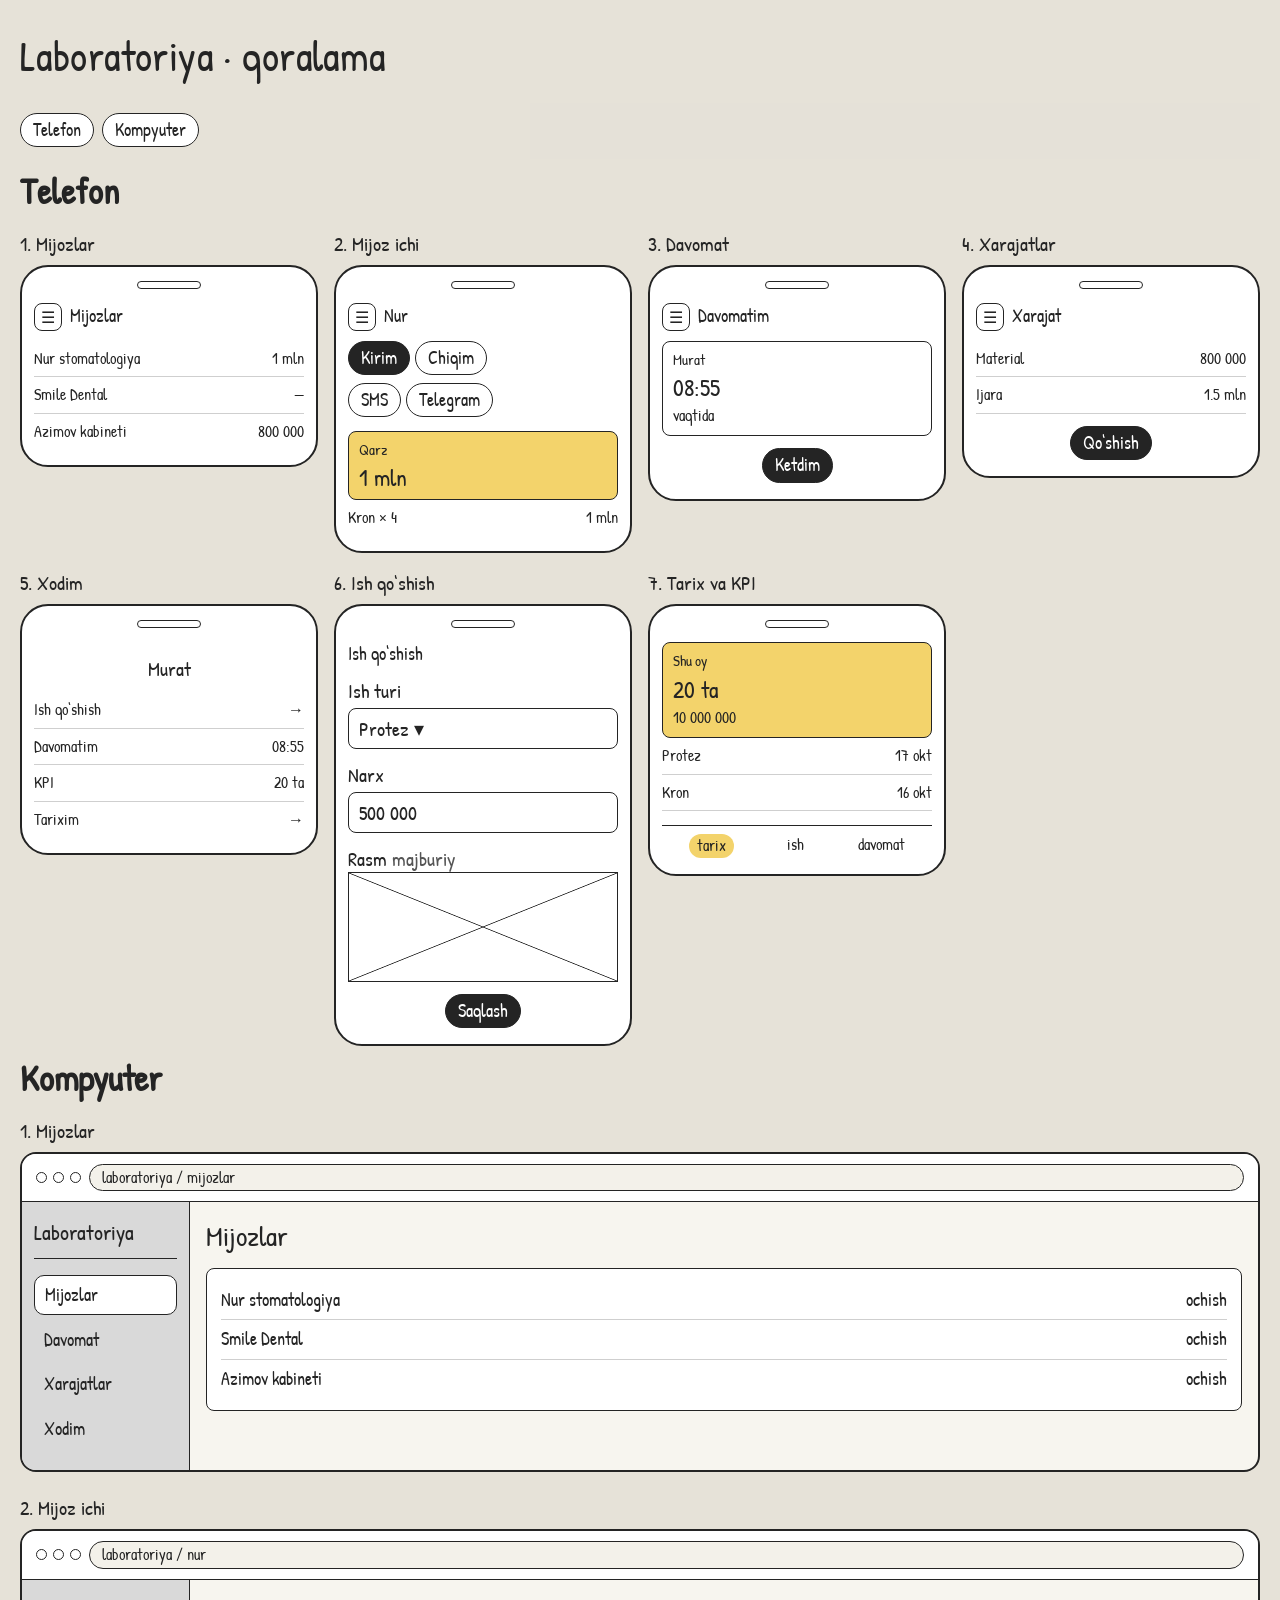
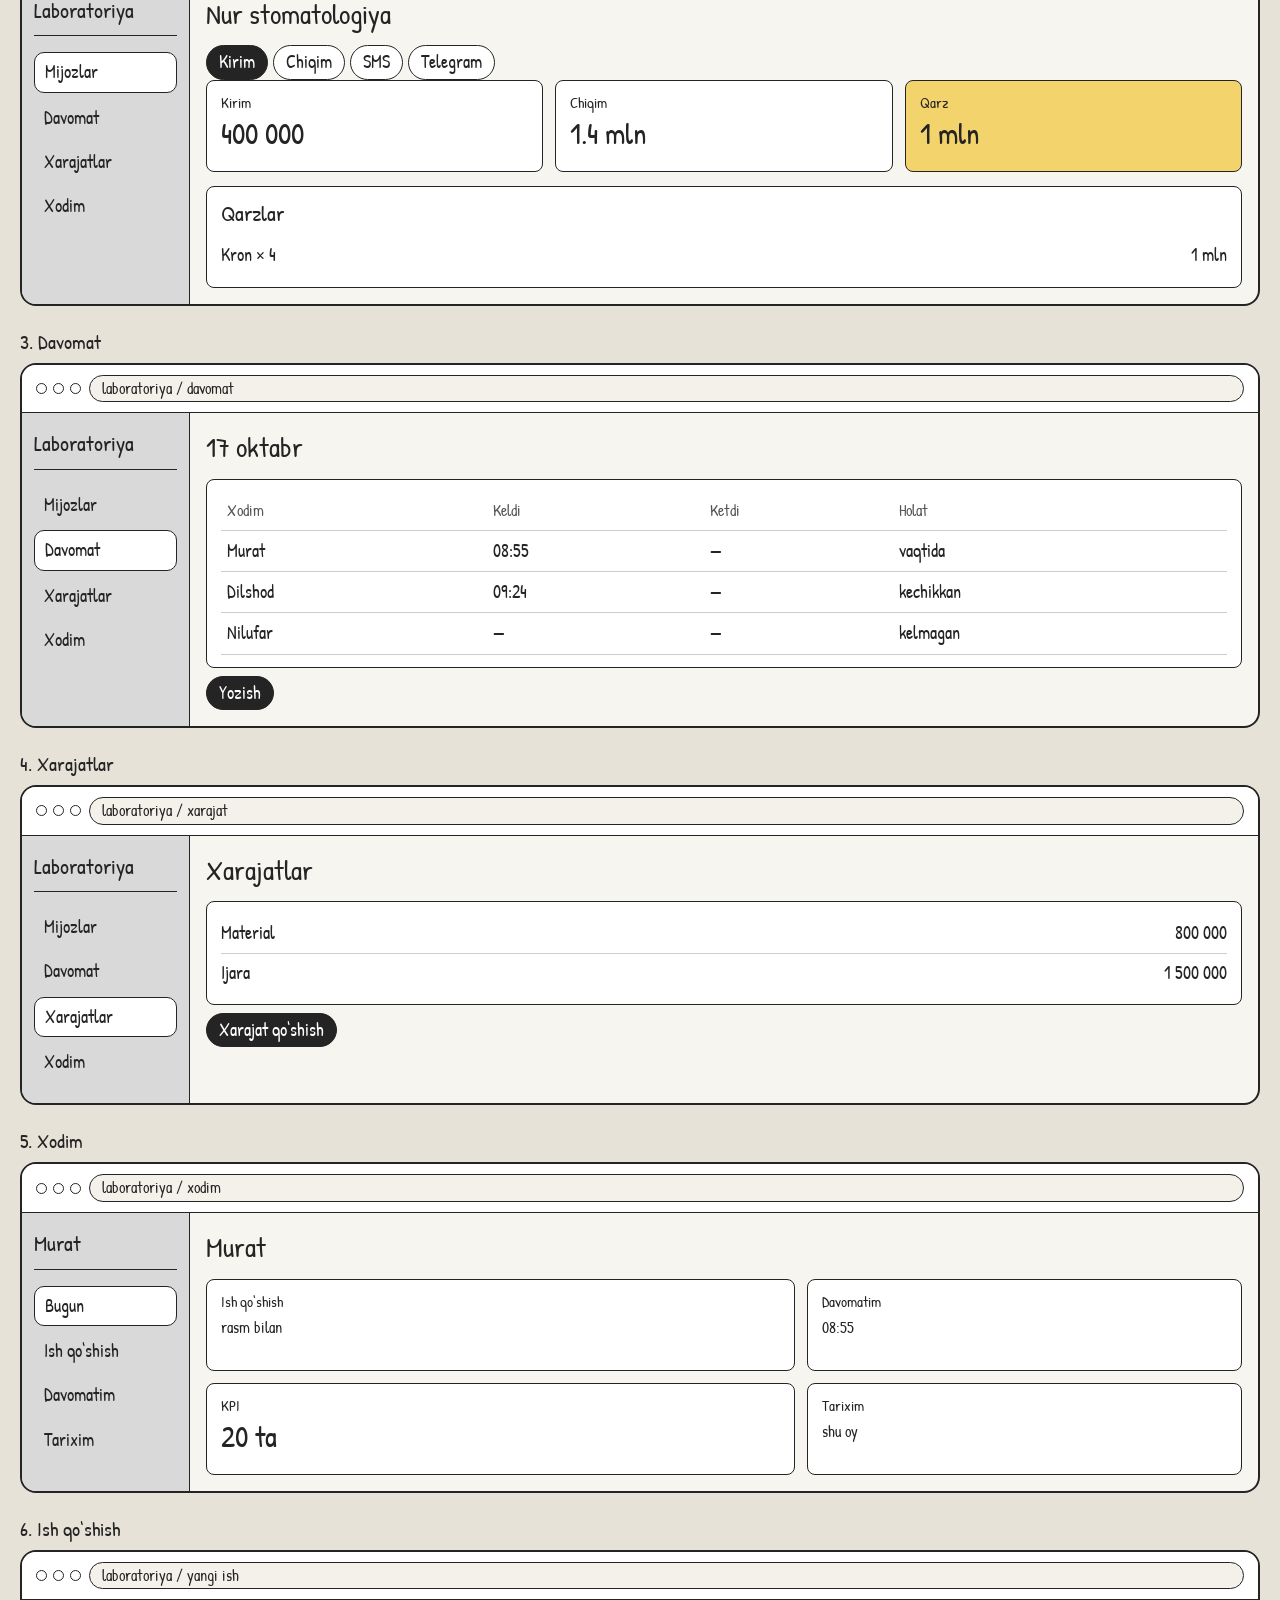
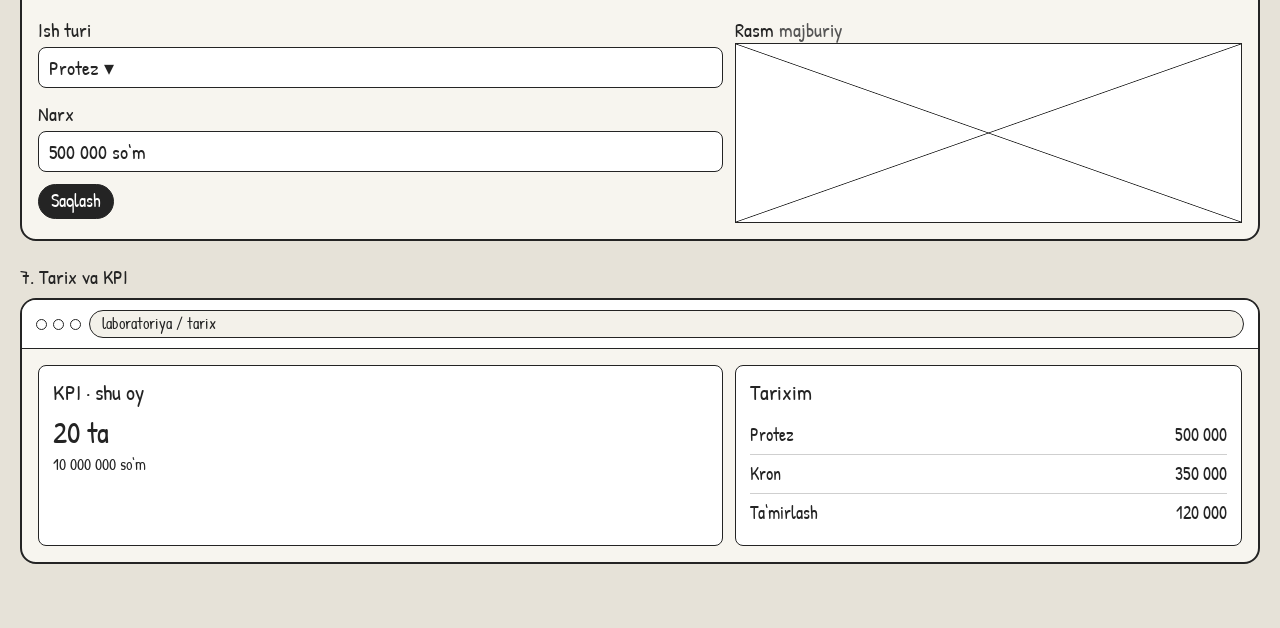
==== commit d7dd08e3: "Show the phone walkthrough first and the computer screens after it. Co-authored-by: Cursor <cursorag" ====
--- a/qoralama.html
+++ b/qoralama.html
@@ -16,41 +16,15 @@
     </header>
 
     <nav class="jump">
-      <a href="#mijozlar">1. Mijozlar</a>
-      <a href="#mijoz">2. Mijoz ichi</a>
-      <a href="#davomat">3. Davomat</a>
-      <a href="#xarajat">4. Xarajatlar</a>
-      <a href="#xodim">5. Xodim</a>
+      <a href="#telefon">Telefon</a>
+      <a href="#kompyuter">Kompyuter</a>
     </nav>
 
-    <section class="sheet" id="mijozlar">
-      <h2>1. Mijozlar</h2>
-      <div class="pair">
-        <div class="device">
-          <div class="tag">Kompyuter</div>
-          <div class="window">
-            <div class="chrome"><div class="dots"><i></i><i></i><i></i></div><div class="url">laboratoriya / mijozlar</div></div>
-            <div class="frame">
-              <aside class="side">
-                <div class="brand">Laboratoriya</div>
-                <span class="on">Mijozlar</span>
-                <a href="#davomat">Davomat</a>
-                <a href="#xarajat">Xarajatlar</a>
-                <a href="#xodim">Xodim</a>
-              </aside>
-              <div class="stage">
-                <h3>Mijozlar</h3>
-                <article class="box">
-                  <div class="line"><span>Nur stomatologiya</span><span>ochish</span></div>
-                  <div class="line"><span>Smile Dental</span><span>ochish</span></div>
-                  <div class="line"><span>Azimov kabineti</span><span>ochish</span></div>
-                </article>
-              </div>
-            </div>
-          </div>
-        </div>
-        <div class="device">
-          <div class="tag">Telefon</div>
+    <section class="chapter" id="telefon">
+      <h2>Telefon</h2>
+      <div class="phones">
+        <div>
+          <p class="step">1. Mijozlar</p>
           <article class="phone">
             <div class="ear"></div>
             <div class="mhead"><span class="burger">☰</span><span>Mijozlar</span></div>
@@ -59,23 +33,109 @@
             <div class="line"><span>Azimov kabineti</span><span>800 000</span></div>
           </article>
         </div>
+        <div>
+          <p class="step">2. Mijoz ichi</p>
+          <article class="phone">
+            <div class="ear"></div>
+            <div class="mhead"><span class="burger">☰</span><span>Nur</span></div>
+            <p><span class="btn fill">Kirim</span> <span class="btn">Chiqim</span></p>
+            <p class="mt"><span class="btn">SMS</span> <span class="btn">Telegram</span></p>
+            <article class="box hot gap"><b>Qarz</b><strong>1 mln</strong></article>
+            <div class="line"><span>Kron × 4</span><span>1 mln</span></div>
+          </article>
+        </div>
+        <div>
+          <p class="step">3. Davomat</p>
+          <article class="phone">
+            <div class="ear"></div>
+            <div class="mhead"><span class="burger">☰</span><span>Davomatim</span></div>
+            <article class="box"><b>Murat</b><strong>08:55</strong><em>vaqtida</em></article>
+            <p class="center mt2"><span class="btn fill">Ketdim</span></p>
+          </article>
+        </div>
+        <div>
+          <p class="step">4. Xarajatlar</p>
+          <article class="phone">
+            <div class="ear"></div>
+            <div class="mhead"><span class="burger">☰</span><span>Xarajat</span></div>
+            <div class="line"><span>Material</span><span>800 000</span></div>
+            <div class="line"><span>Ijara</span><span>1.5 mln</span></div>
+            <p class="center mt2"><span class="btn fill">Qo‘shish</span></p>
+          </article>
+        </div>
+        <div>
+          <p class="step">5. Xodim</p>
+          <article class="phone">
+            <div class="ear"></div>
+            <h4>Murat</h4>
+            <div class="line"><span>Ish qo‘shish</span><span>→</span></div>
+            <div class="line"><span>Davomatim</span><span>08:55</span></div>
+            <div class="line"><span>KPI</span><span>20 ta</span></div>
+            <div class="line"><span>Tarixim</span><span>→</span></div>
+          </article>
+        </div>
+        <div>
+          <p class="step">6. Ish qo‘shish</p>
+          <article class="phone">
+            <div class="ear"></div>
+            <div class="mhead"><span>Ish qo‘shish</span></div>
+            <div class="field"><label>Ish turi</label><div class="fake">Protez ▾</div></div>
+            <div class="field"><label>Narx</label><div class="fake">500 000</div></div>
+            <label>Rasm <span class="muted">majburiy</span></label>
+            <div class="pic big"></div>
+            <p class="center mt2"><span class="btn fill">Saqlash</span></p>
+          </article>
+        </div>
+        <div>
+          <p class="step">7. Tarix va KPI</p>
+          <article class="phone">
+            <div class="ear"></div>
+            <article class="box hot"><b>Shu oy</b><strong>20 ta</strong><em>10 000 000</em></article>
+            <div class="line"><span>Protez</span><span>17 okt</span></div>
+            <div class="line"><span>Kron</span><span>16 okt</span></div>
+            <div class="dock"><span class="on">tarix</span><span>ish</span><span>davomat</span></div>
+          </article>
+        </div>
       </div>
     </section>
 
-    <section class="sheet" id="mijoz">
-      <h2>2. Mijoz ichi</h2>
-      <div class="pair">
-        <div class="device">
-          <div class="tag">Kompyuter</div>
+    <section class="chapter" id="kompyuter">
+      <h2>Kompyuter</h2>
+      <div class="desk-list">
+        <div>
+          <p class="step">1. Mijozlar</p>
+          <div class="window">
+            <div class="chrome"><div class="dots"><i></i><i></i><i></i></div><div class="url">laboratoriya / mijozlar</div></div>
+            <div class="frame">
+              <aside class="side">
+                <div class="brand">Laboratoriya</div>
+                <span class="on">Mijozlar</span>
+                <a href="#kompyuter">Davomat</a>
+                <a href="#kompyuter">Xarajatlar</a>
+                <a href="#kompyuter">Xodim</a>
+              </aside>
+              <div class="stage">
+                <h3>Mijozlar</h3>
+                <article class="box">
+                  <div class="line"><span>Nur stomatologiya</span><span>ochish</span></div>
+                  <div class="line"><span>Smile Dental</span><span>ochish</span></div>
+                  <div class="line"><span>Azimov kabineti</span><span>ochish</span></div>
+                </article>
+              </div>
+            </div>
+          </div>
+        </div>
+        <div>
+          <p class="step">2. Mijoz ichi</p>
           <div class="window">
             <div class="chrome"><div class="dots"><i></i><i></i><i></i></div><div class="url">laboratoriya / nur</div></div>
             <div class="frame">
               <aside class="side">
                 <div class="brand">Laboratoriya</div>
                 <span class="on">Mijozlar</span>
-                <a href="#davomat">Davomat</a>
-                <a href="#xarajat">Xarajatlar</a>
-                <a href="#xodim">Xodim</a>
+                <a href="#kompyuter">Davomat</a>
+                <a href="#kompyuter">Xarajatlar</a>
+                <a href="#kompyuter">Xodim</a>
               </aside>
               <div class="stage">
                 <h3>Nur stomatologiya</h3>
@@ -98,34 +158,17 @@
             </div>
           </div>
         </div>
-        <div class="device">
-          <div class="tag">Telefon</div>
-          <article class="phone">
-            <div class="ear"></div>
-            <div class="mhead"><span class="burger">☰</span><span>Nur</span></div>
-            <p><span class="btn fill">Kirim</span> <span class="btn">Chiqim</span></p>
-            <p class="mt"><span class="btn">SMS</span> <span class="btn">Telegram</span></p>
-            <article class="box hot gap"><b>Qarz</b><strong>1 mln</strong></article>
-            <div class="line"><span>Kron × 4</span><span>1 mln</span></div>
-          </article>
-        </div>
-      </div>
-    </section>
-
-    <section class="sheet" id="davomat">
-      <h2>3. Davomat</h2>
-      <div class="pair">
-        <div class="device">
-          <div class="tag">Kompyuter</div>
+        <div>
+          <p class="step">3. Davomat</p>
           <div class="window">
             <div class="chrome"><div class="dots"><i></i><i></i><i></i></div><div class="url">laboratoriya / davomat</div></div>
             <div class="frame">
               <aside class="side">
                 <div class="brand">Laboratoriya</div>
-                <a href="#mijozlar">Mijozlar</a>
+                <a href="#kompyuter">Mijozlar</a>
                 <span class="on">Davomat</span>
-                <a href="#xarajat">Xarajatlar</a>
-                <a href="#xodim">Xodim</a>
+                <a href="#kompyuter">Xarajatlar</a>
+                <a href="#kompyuter">Xodim</a>
               </aside>
               <div class="stage">
                 <h3>17 oktabr</h3>
@@ -142,36 +185,17 @@
             </div>
           </div>
         </div>
-        <div class="device">
-          <div class="tag">Telefon</div>
-          <article class="phone">
-            <div class="ear"></div>
-            <div class="mhead"><span class="burger">☰</span><span>Davomatim</span></div>
-            <article class="box">
-              <b>Murat</b>
-              <strong>08:55</strong>
-              <em>vaqtida</em>
-            </article>
-            <p class="center mt2"><span class="btn fill">Ketdim</span></p>
-          </article>
-        </div>
-      </div>
-    </section>
-
-    <section class="sheet" id="xarajat">
-      <h2>4. Xarajatlar</h2>
-      <div class="pair">
-        <div class="device">
-          <div class="tag">Kompyuter</div>
+        <div>
+          <p class="step">4. Xarajatlar</p>
           <div class="window">
             <div class="chrome"><div class="dots"><i></i><i></i><i></i></div><div class="url">laboratoriya / xarajat</div></div>
             <div class="frame">
               <aside class="side">
                 <div class="brand">Laboratoriya</div>
-                <a href="#mijozlar">Mijozlar</a>
-                <a href="#davomat">Davomat</a>
+                <a href="#kompyuter">Mijozlar</a>
+                <a href="#kompyuter">Davomat</a>
                 <span class="on">Xarajatlar</span>
-                <a href="#xodim">Xodim</a>
+                <a href="#kompyuter">Xodim</a>
               </aside>
               <div class="stage">
                 <h3>Xarajatlar</h3>
@@ -184,33 +208,17 @@
             </div>
           </div>
         </div>
-        <div class="device">
-          <div class="tag">Telefon</div>
-          <article class="phone">
-            <div class="ear"></div>
-            <div class="mhead"><span class="burger">☰</span><span>Xarajat</span></div>
-            <div class="line"><span>Material</span><span>800 000</span></div>
-            <div class="line"><span>Ijara</span><span>1.5 mln</span></div>
-            <p class="center mt2"><span class="btn fill">Qo‘shish</span></p>
-          </article>
-        </div>
-      </div>
-    </section>
-
-    <section class="sheet" id="xodim">
-      <h2>5. Xodim</h2>
-      <div class="pair">
-        <div class="device">
-          <div class="tag">Kompyuter</div>
+        <div>
+          <p class="step">5. Xodim</p>
           <div class="window">
             <div class="chrome"><div class="dots"><i></i><i></i><i></i></div><div class="url">laboratoriya / xodim</div></div>
             <div class="frame">
               <aside class="side">
                 <div class="brand">Murat</div>
-                <a href="#ish">Ish qo‘shish</a>
-                <a href="#tarix">Tarixim</a>
                 <span class="on">Bugun</span>
-                <a href="#davomat">Davomatim</a>
+                <a href="#kompyuter">Ish qo‘shish</a>
+                <a href="#kompyuter">Davomatim</a>
+                <a href="#kompyuter">Tarixim</a>
               </aside>
               <div class="stage">
                 <h3>Murat</h3>
@@ -224,23 +232,8 @@
             </div>
           </div>
         </div>
-        <div class="device">
-          <div class="tag">Telefon</div>
-          <article class="phone">
-            <div class="ear"></div>
-            <h4>Murat</h4>
-            <div class="line"><span>Ish qo‘shish</span><span>→</span></div>
-            <div class="line"><span>Davomatim</span><span>08:55</span></div>
-            <div class="line"><span>KPI</span><span>20 ta</span></div>
-            <div class="line"><span>Tarixim</span><span>→</span></div>
-          </article>
-        </div>
-      </div>
-
-      <h2 class="mt2" id="ish">Ish qo‘shish</h2>
-      <div class="pair">
-        <div class="device">
-          <div class="tag">Kompyuter</div>
+        <div>
+          <p class="step">6. Ish qo‘shish</p>
           <div class="window">
             <div class="chrome"><div class="dots"><i></i><i></i><i></i></div><div class="url">laboratoriya / yangi ish</div></div>
             <div class="stage">
@@ -258,24 +251,8 @@
             </div>
           </div>
         </div>
-        <div class="device">
-          <div class="tag">Telefon</div>
-          <article class="phone">
-            <div class="ear"></div>
-            <div class="mhead"><span>Ish qo‘shish</span></div>
-            <div class="field"><label>Ish turi</label><div class="fake">Protez ▾</div></div>
-            <div class="field"><label>Narx</label><div class="fake">500 000</div></div>
-            <label>Rasm <span class="muted">majburiy</span></label>
-            <div class="pic big"></div>
-            <p class="center mt2"><span class="btn fill">Saqlash</span></p>
-          </article>
-        </div>
-      </div>
-
-      <h2 class="mt2" id="tarix">Tarix, KPI, davomat</h2>
-      <div class="pair">
-        <div class="device">
-          <div class="tag">Kompyuter</div>
+        <div>
+          <p class="step">7. Tarix va KPI</p>
           <div class="window">
             <div class="chrome"><div class="dots"><i></i><i></i><i></i></div><div class="url">laboratoriya / tarix</div></div>
             <div class="stage">
@@ -294,16 +271,6 @@
               </div>
             </div>
           </div>
-        </div>
-        <div class="device">
-          <div class="tag">Telefon</div>
-          <article class="phone">
-            <div class="ear"></div>
-            <article class="box hot"><b>Shu oy</b><strong>20 ta</strong><em>10 000 000</em></article>
-            <div class="line"><span>Protez</span><span>17 okt</span></div>
-            <div class="line"><span>Kron</span><span>16 okt</span></div>
-            <div class="dock"><span>ish</span><span>davomat</span><span class="on">tarix</span></div>
-          </article>
         </div>
       </div>
     </section>
--- a/sketch.css
+++ b/sketch.css
@@ -51,6 +51,17 @@
 .sheet { margin: 28px 0 8px; scroll-margin-top: 72px; }
 .sheet h2 { font-size: 30px; font-weight: 400; margin-bottom: 8px; }
 
+.chapter { margin-top: 8px; }
+.chapter > h2 { font-size: 36px; margin-bottom: 14px; }
+.phones {
+  display: grid;
+  grid-template-columns: repeat(4, minmax(0, 1fr));
+  gap: 16px;
+  align-items: start;
+}
+.phones .phone { width: 100%; }
+.step { margin: 0 0 8px; font-size: 20px; }
+.desk-list { display: grid; gap: 22px; }
 .pair {
   display: grid;
   grid-template-columns: minmax(0, 1fr) 270px;
@@ -325,8 +336,12 @@
 
 @media (max-width: 980px) {
   .cover h1 { font-size: 32px; }
+  .phones { grid-template-columns: repeat(2, minmax(0, 1fr)); }
   .pair { grid-template-columns: 1fr; }
   .phone { width: min(280px, 100%); }
   .window { overflow-x: auto; }
   .frame { min-width: 820px; }
 }
+@media (max-width: 560px) {
+  .phones { grid-template-columns: 1fr; }
+}
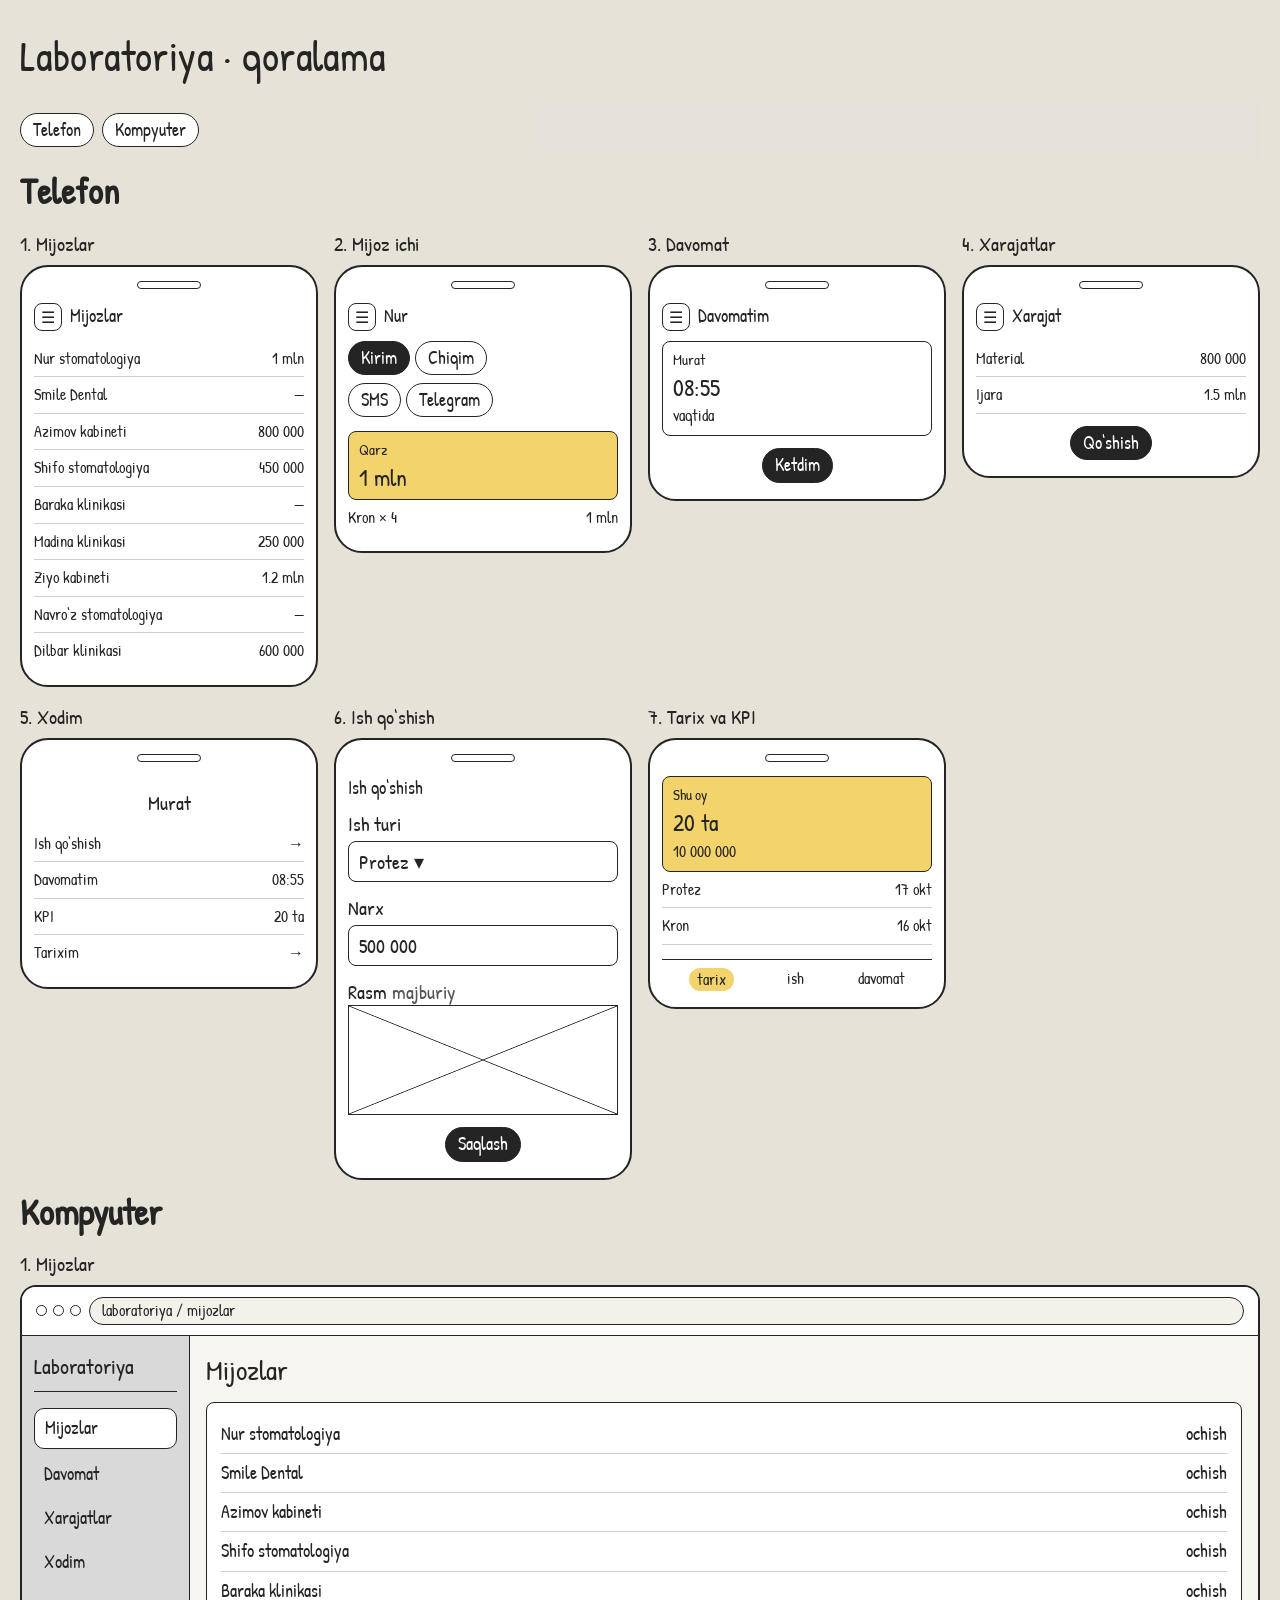
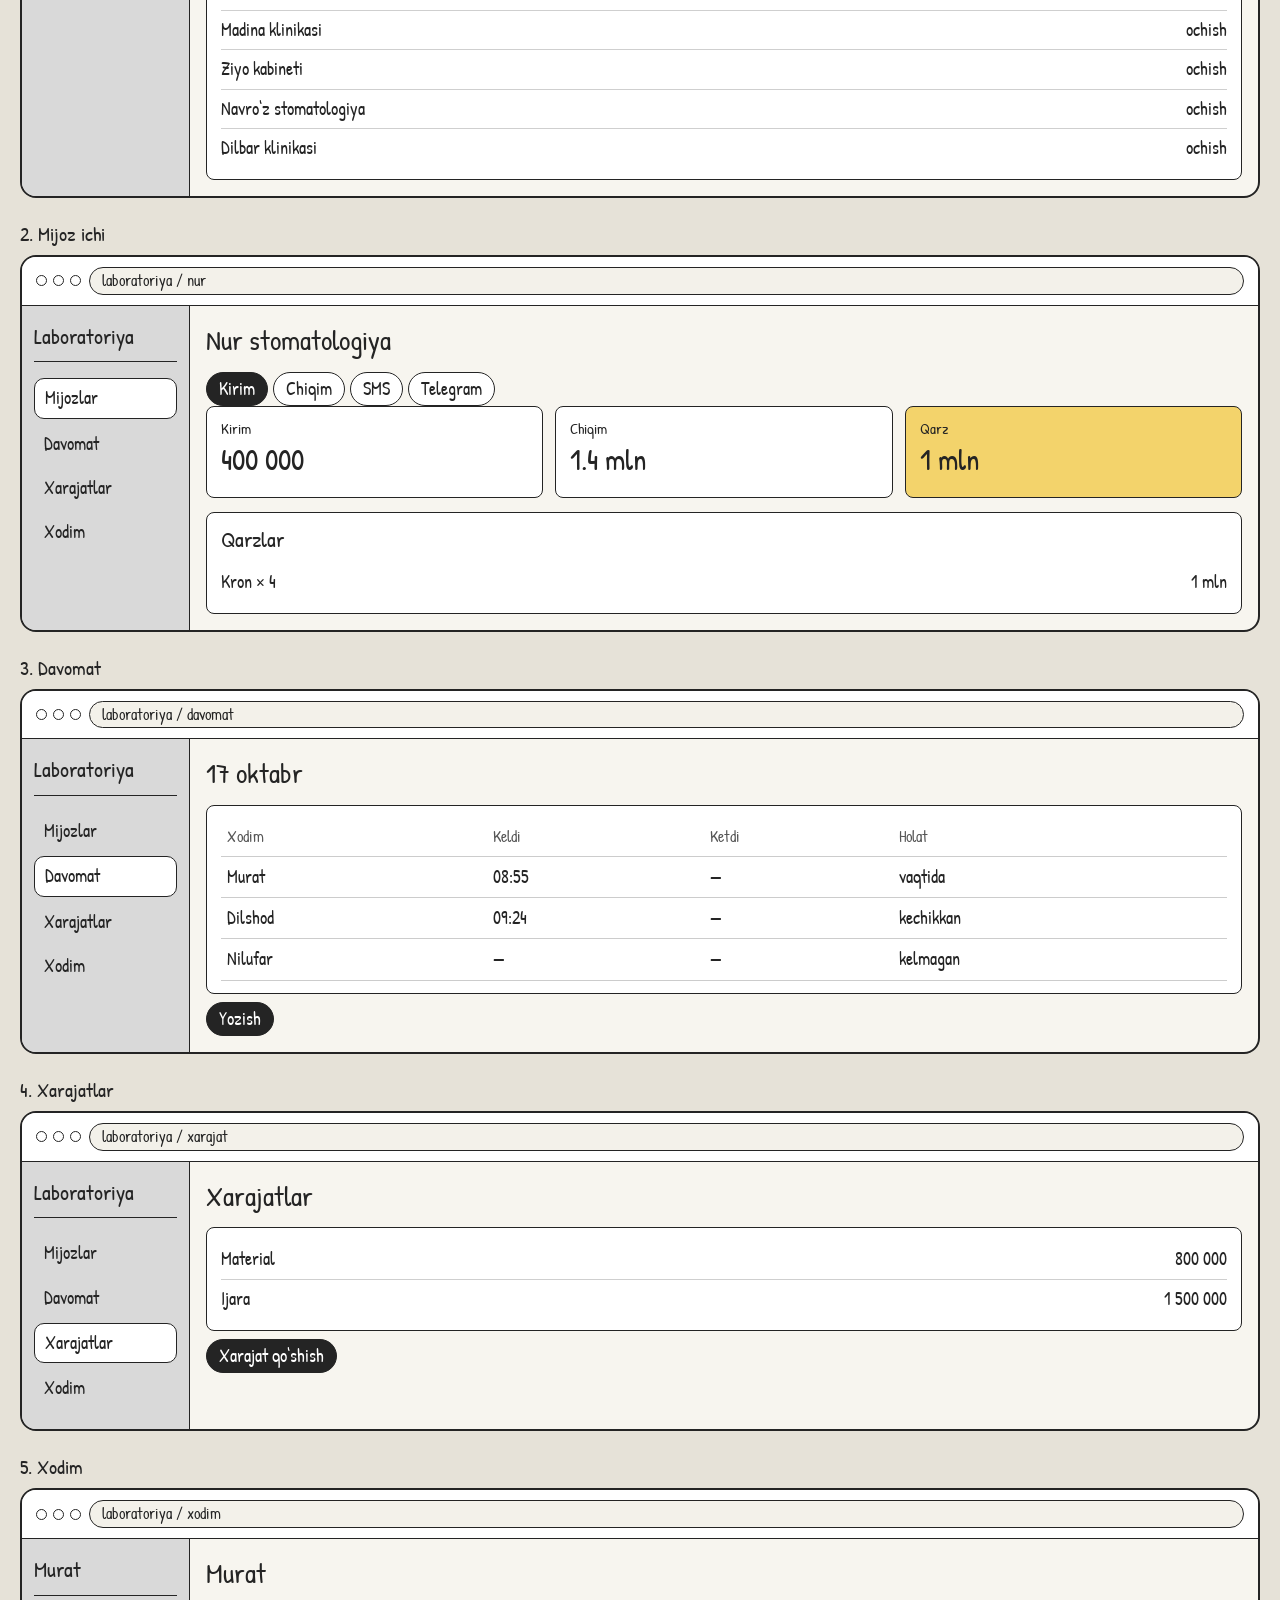
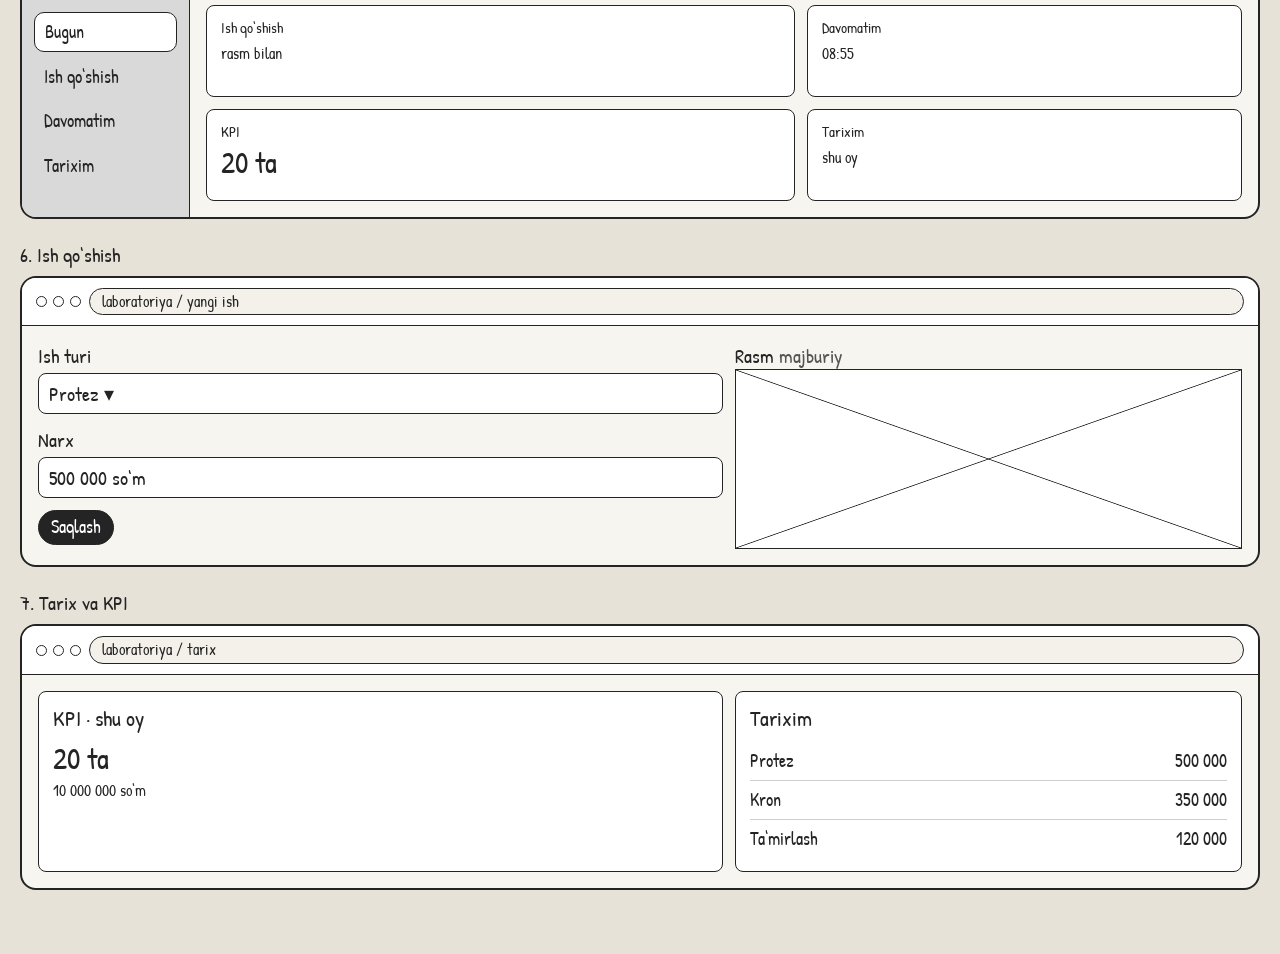
==== commit 0df0620e: "Add six Uzbek clinic names to the client list. Co-authored-by: Cursor <cursoragent@cursor.com>" ====
--- a/qoralama.html
+++ b/qoralama.html
@@ -31,6 +31,12 @@
             <div class="line"><span>Nur stomatologiya</span><span>1 mln</span></div>
             <div class="line"><span>Smile Dental</span><span>—</span></div>
             <div class="line"><span>Azimov kabineti</span><span>800 000</span></div>
+            <div class="line"><span>Shifo stomatologiya</span><span>450 000</span></div>
+            <div class="line"><span>Baraka klinikasi</span><span>—</span></div>
+            <div class="line"><span>Madina klinikasi</span><span>250 000</span></div>
+            <div class="line"><span>Ziyo kabineti</span><span>1.2 mln</span></div>
+            <div class="line"><span>Navro‘z stomatologiya</span><span>—</span></div>
+            <div class="line"><span>Dilbar klinikasi</span><span>600 000</span></div>
           </article>
         </div>
         <div>
@@ -120,6 +126,12 @@
                   <div class="line"><span>Nur stomatologiya</span><span>ochish</span></div>
                   <div class="line"><span>Smile Dental</span><span>ochish</span></div>
                   <div class="line"><span>Azimov kabineti</span><span>ochish</span></div>
+                  <div class="line"><span>Shifo stomatologiya</span><span>ochish</span></div>
+                  <div class="line"><span>Baraka klinikasi</span><span>ochish</span></div>
+                  <div class="line"><span>Madina klinikasi</span><span>ochish</span></div>
+                  <div class="line"><span>Ziyo kabineti</span><span>ochish</span></div>
+                  <div class="line"><span>Navro‘z stomatologiya</span><span>ochish</span></div>
+                  <div class="line"><span>Dilbar klinikasi</span><span>ochish</span></div>
                 </article>
               </div>
             </div>
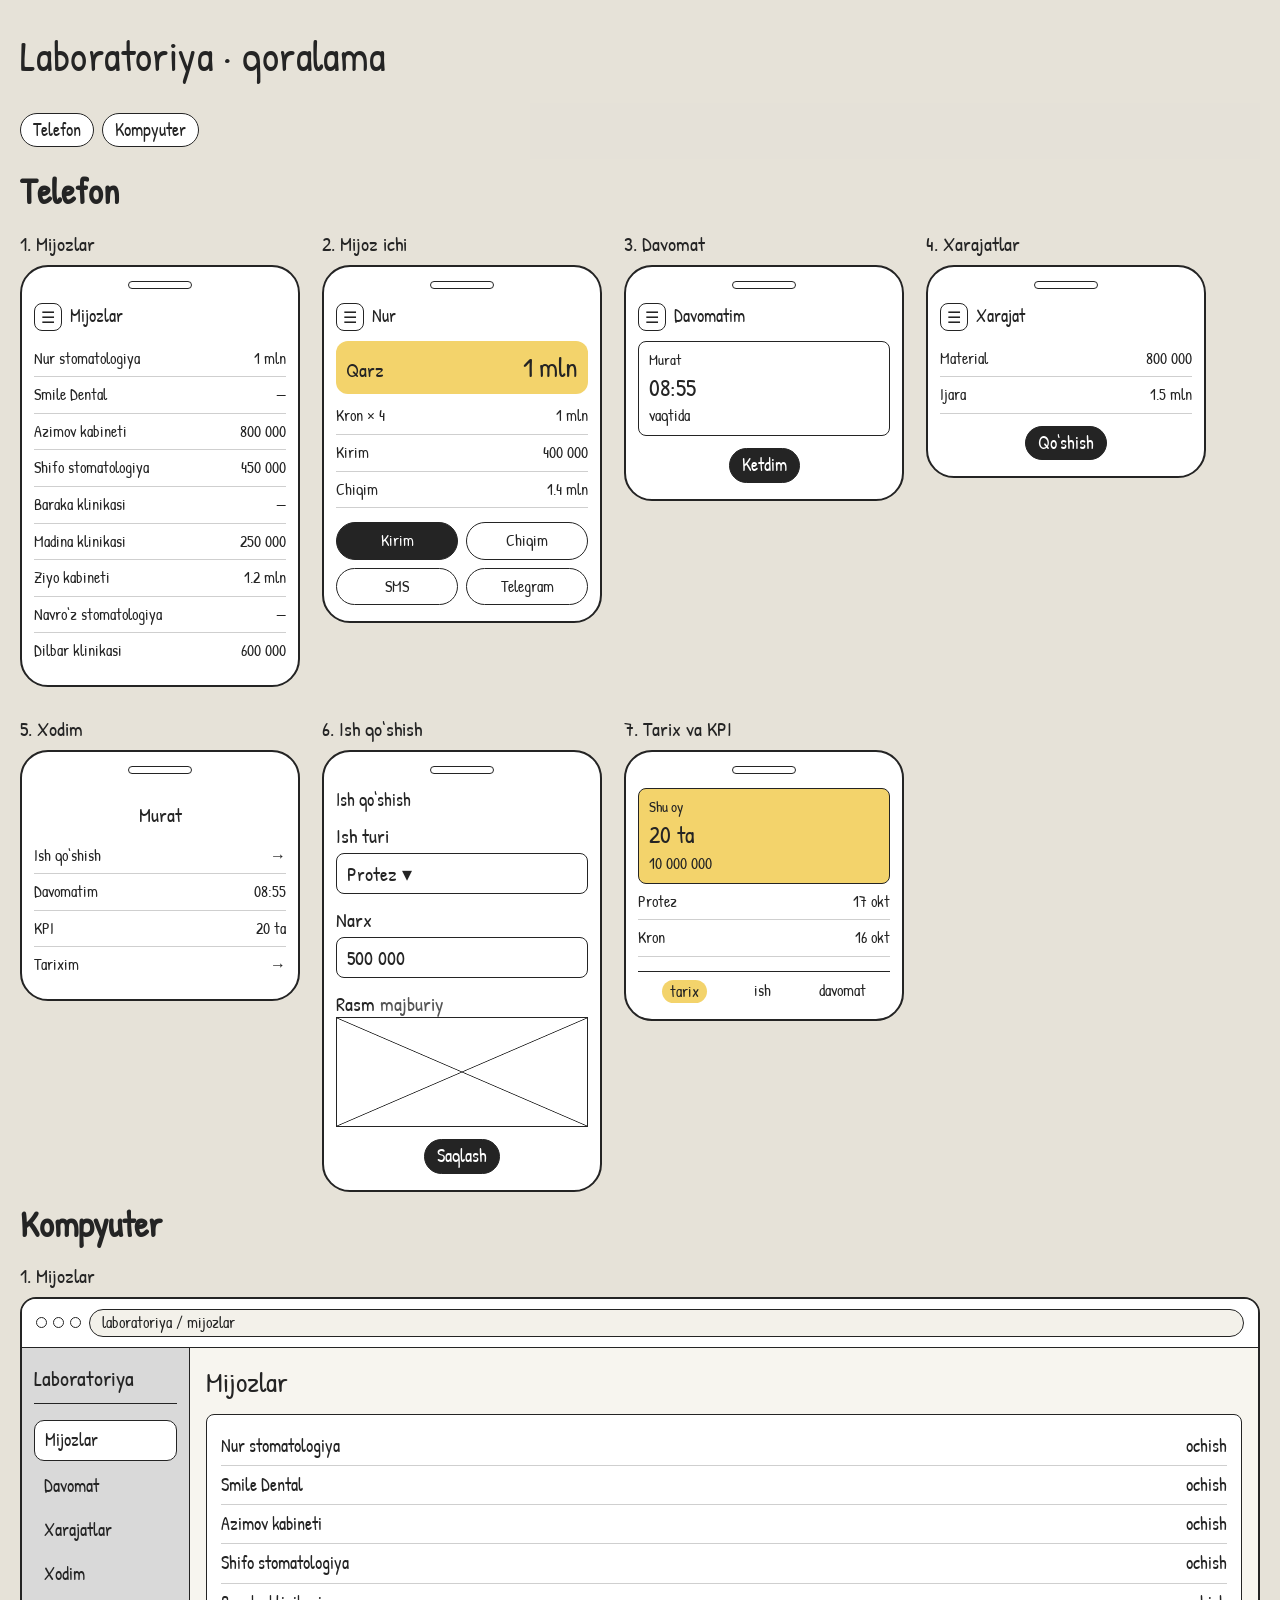
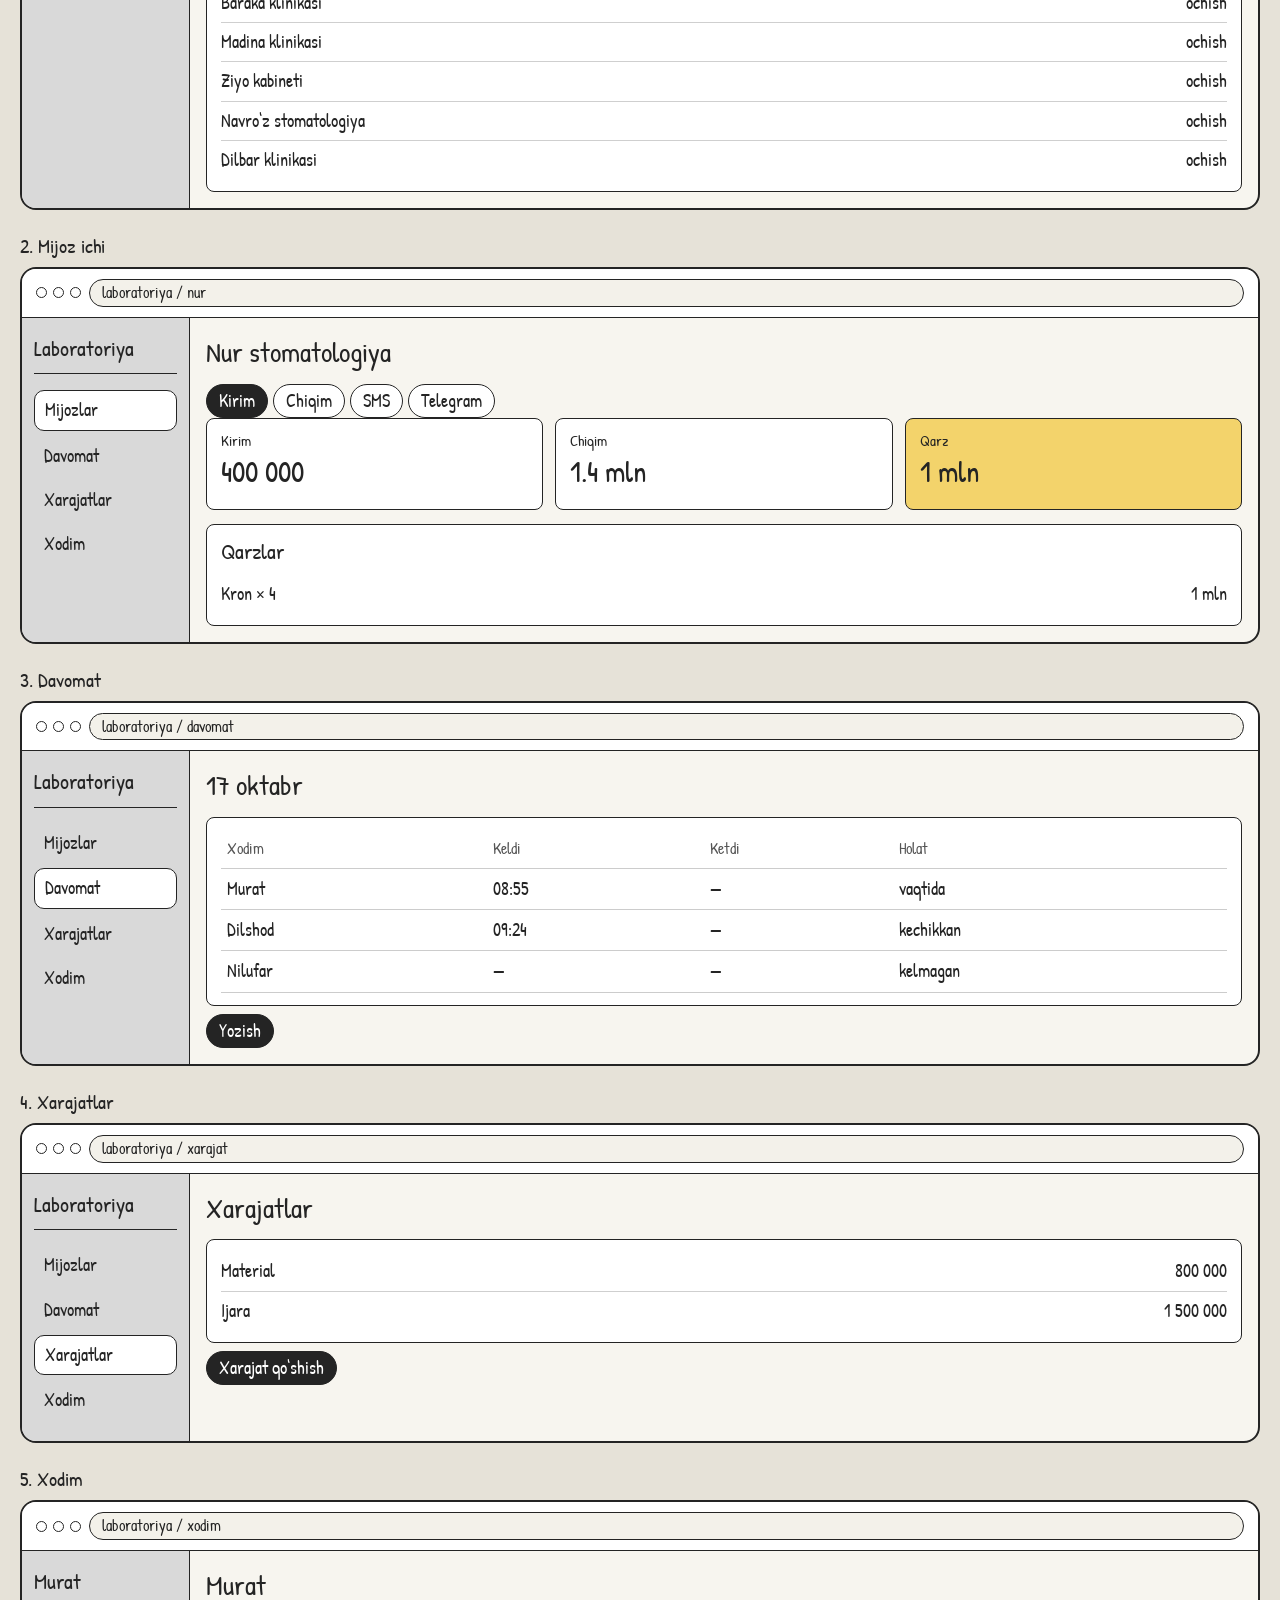
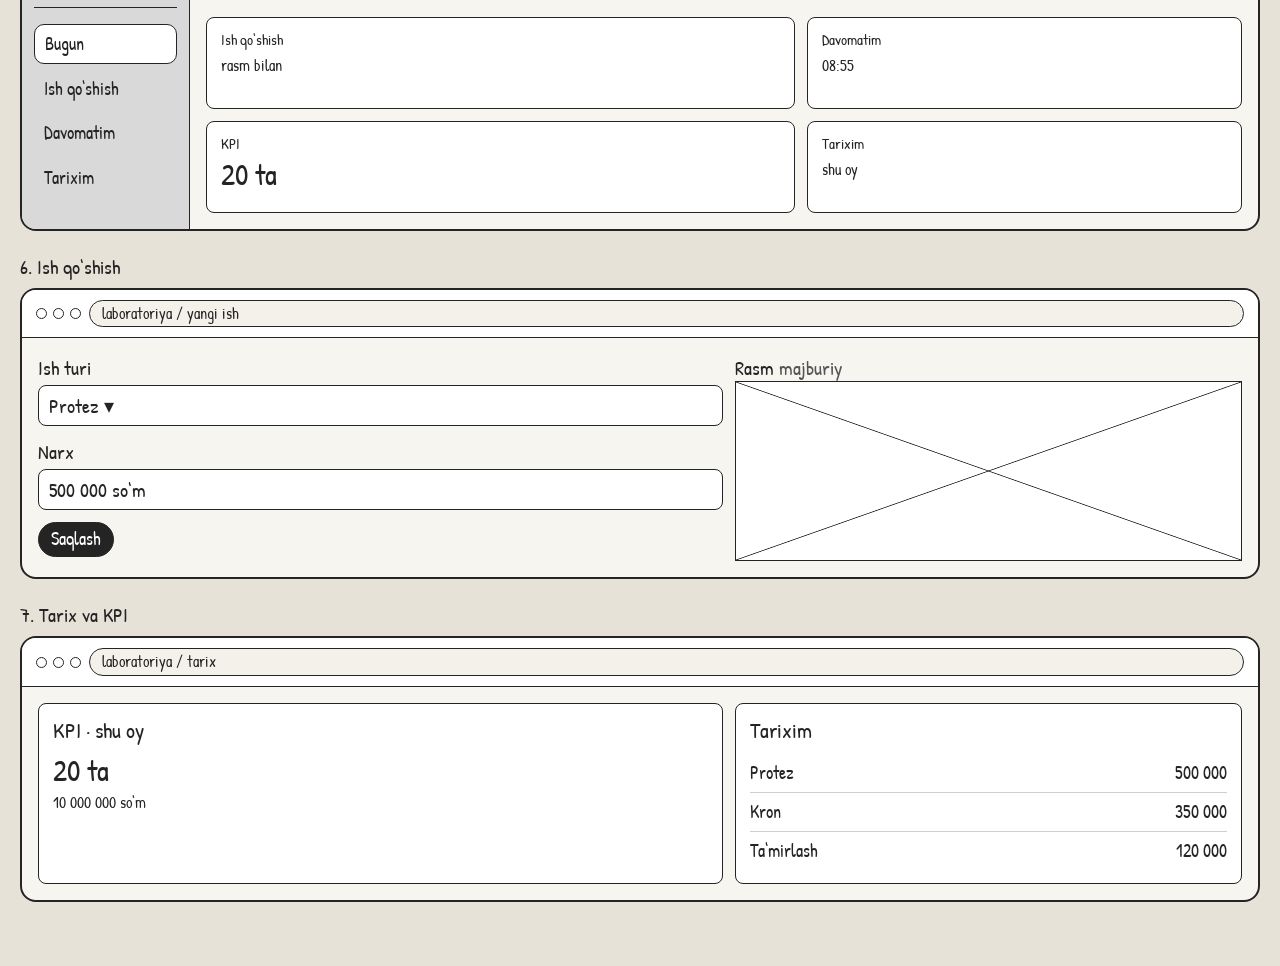
==== commit 86494883: "Put the debt and the list first on the phone client screen, with actions underneath. Co-authored-by:" ====
--- a/qoralama.html
+++ b/qoralama.html
@@ -44,10 +44,16 @@
           <article class="phone">
             <div class="ear"></div>
             <div class="mhead"><span class="burger">☰</span><span>Nur</span></div>
-            <p><span class="btn fill">Kirim</span> <span class="btn">Chiqim</span></p>
-            <p class="mt"><span class="btn">SMS</span> <span class="btn">Telegram</span></p>
-            <article class="box hot gap"><b>Qarz</b><strong>1 mln</strong></article>
+            <div class="sum hot"><span>Qarz</span><strong>1 mln</strong></div>
             <div class="line"><span>Kron × 4</span><span>1 mln</span></div>
+            <div class="line"><span>Kirim</span><span>400 000</span></div>
+            <div class="line"><span>Chiqim</span><span>1.4 mln</span></div>
+            <div class="acts">
+              <span class="btn fill">Kirim</span>
+              <span class="btn">Chiqim</span>
+              <span class="btn">SMS</span>
+              <span class="btn">Telegram</span>
+            </div>
           </article>
         </div>
         <div>
--- a/sketch.css
+++ b/sketch.css
@@ -54,12 +54,12 @@
 .chapter { margin-top: 8px; }
 .chapter > h2 { font-size: 36px; margin-bottom: 14px; }
 .phones {
-  display: grid;
-  grid-template-columns: repeat(4, minmax(0, 1fr));
-  gap: 16px;
-  align-items: start;
-}
-.phones .phone { width: 100%; }
+  display: flex;
+  flex-wrap: wrap;
+  gap: 28px 22px;
+  align-items: flex-start;
+}
+.phones > div { width: 280px; max-width: 100%; }
 .step { margin: 0 0 8px; font-size: 20px; }
 .desk-list { display: grid; gap: 22px; }
 .pair {
@@ -250,6 +250,8 @@
 .center { text-align: center; }
 
 .phone {
+  width: 280px;
+  max-width: 100%;
   background: #fff;
   border: 2px solid var(--line);
   border-radius: 28px;
@@ -292,6 +294,26 @@
 .phone .row.three { grid-template-columns: 1fr; }
 .phone .pic.big { height: 110px; }
 .phone .line { font-size: 16px; }
+.phone .line span:first-child { min-width: 0; }
+.phone .line span:last-child { white-space: nowrap; }
+.sum {
+  display: flex;
+  justify-content: space-between;
+  align-items: baseline;
+  gap: 8px;
+  margin-bottom: 4px;
+  padding: 8px 10px;
+  border-radius: 12px;
+}
+.sum.hot { background: var(--mark); }
+.sum strong { font-size: 28px; font-weight: 400; }
+.acts {
+  display: grid;
+  grid-template-columns: 1fr 1fr;
+  gap: 8px;
+  margin-top: 14px;
+}
+.acts .btn { text-align: center; padding: 7px 4px; font-size: 16px; }
 .phone h4 { text-align: center; }
 .line .hot { background: var(--mark); padding: 0 4px; }
 .ear {
@@ -336,12 +358,7 @@
 
 @media (max-width: 980px) {
   .cover h1 { font-size: 32px; }
-  .phones { grid-template-columns: repeat(2, minmax(0, 1fr)); }
   .pair { grid-template-columns: 1fr; }
-  .phone { width: min(280px, 100%); }
   .window { overflow-x: auto; }
   .frame { min-width: 820px; }
 }
-@media (max-width: 560px) {
-  .phones { grid-template-columns: 1fr; }
-}
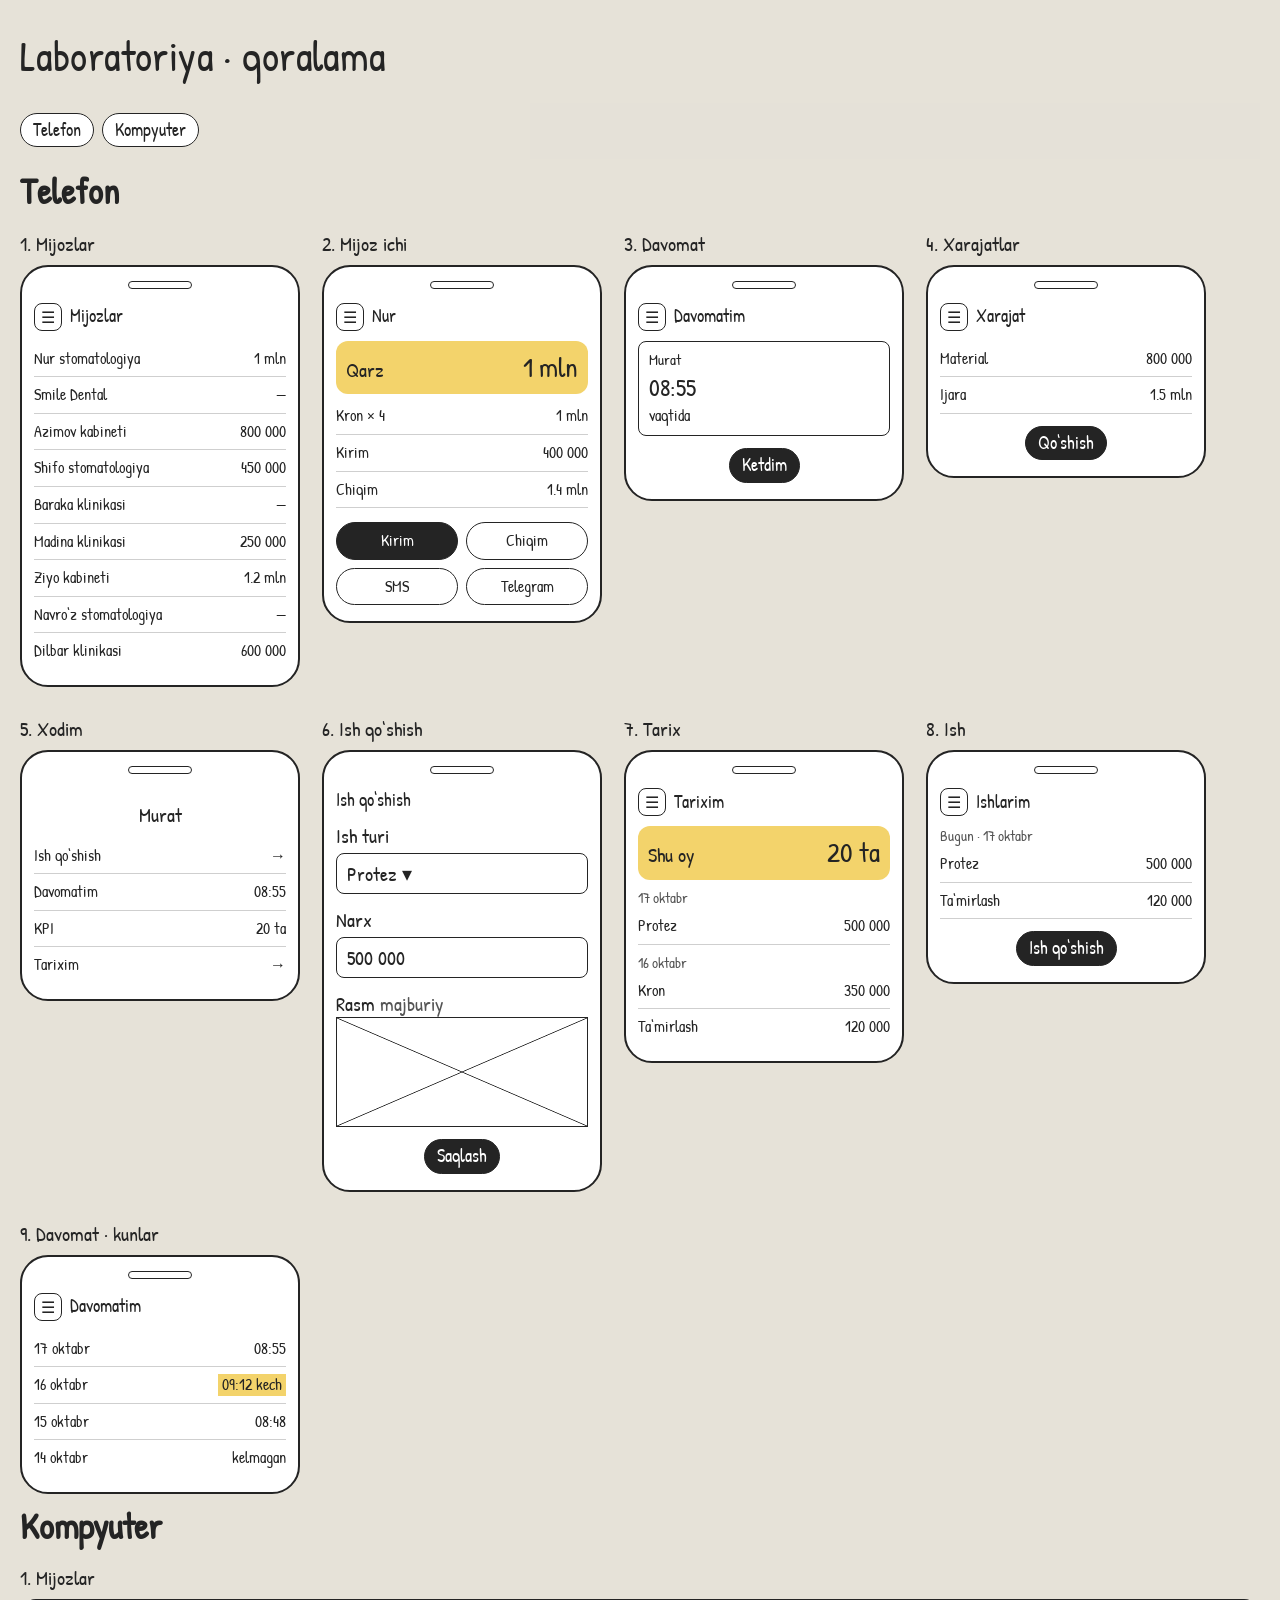
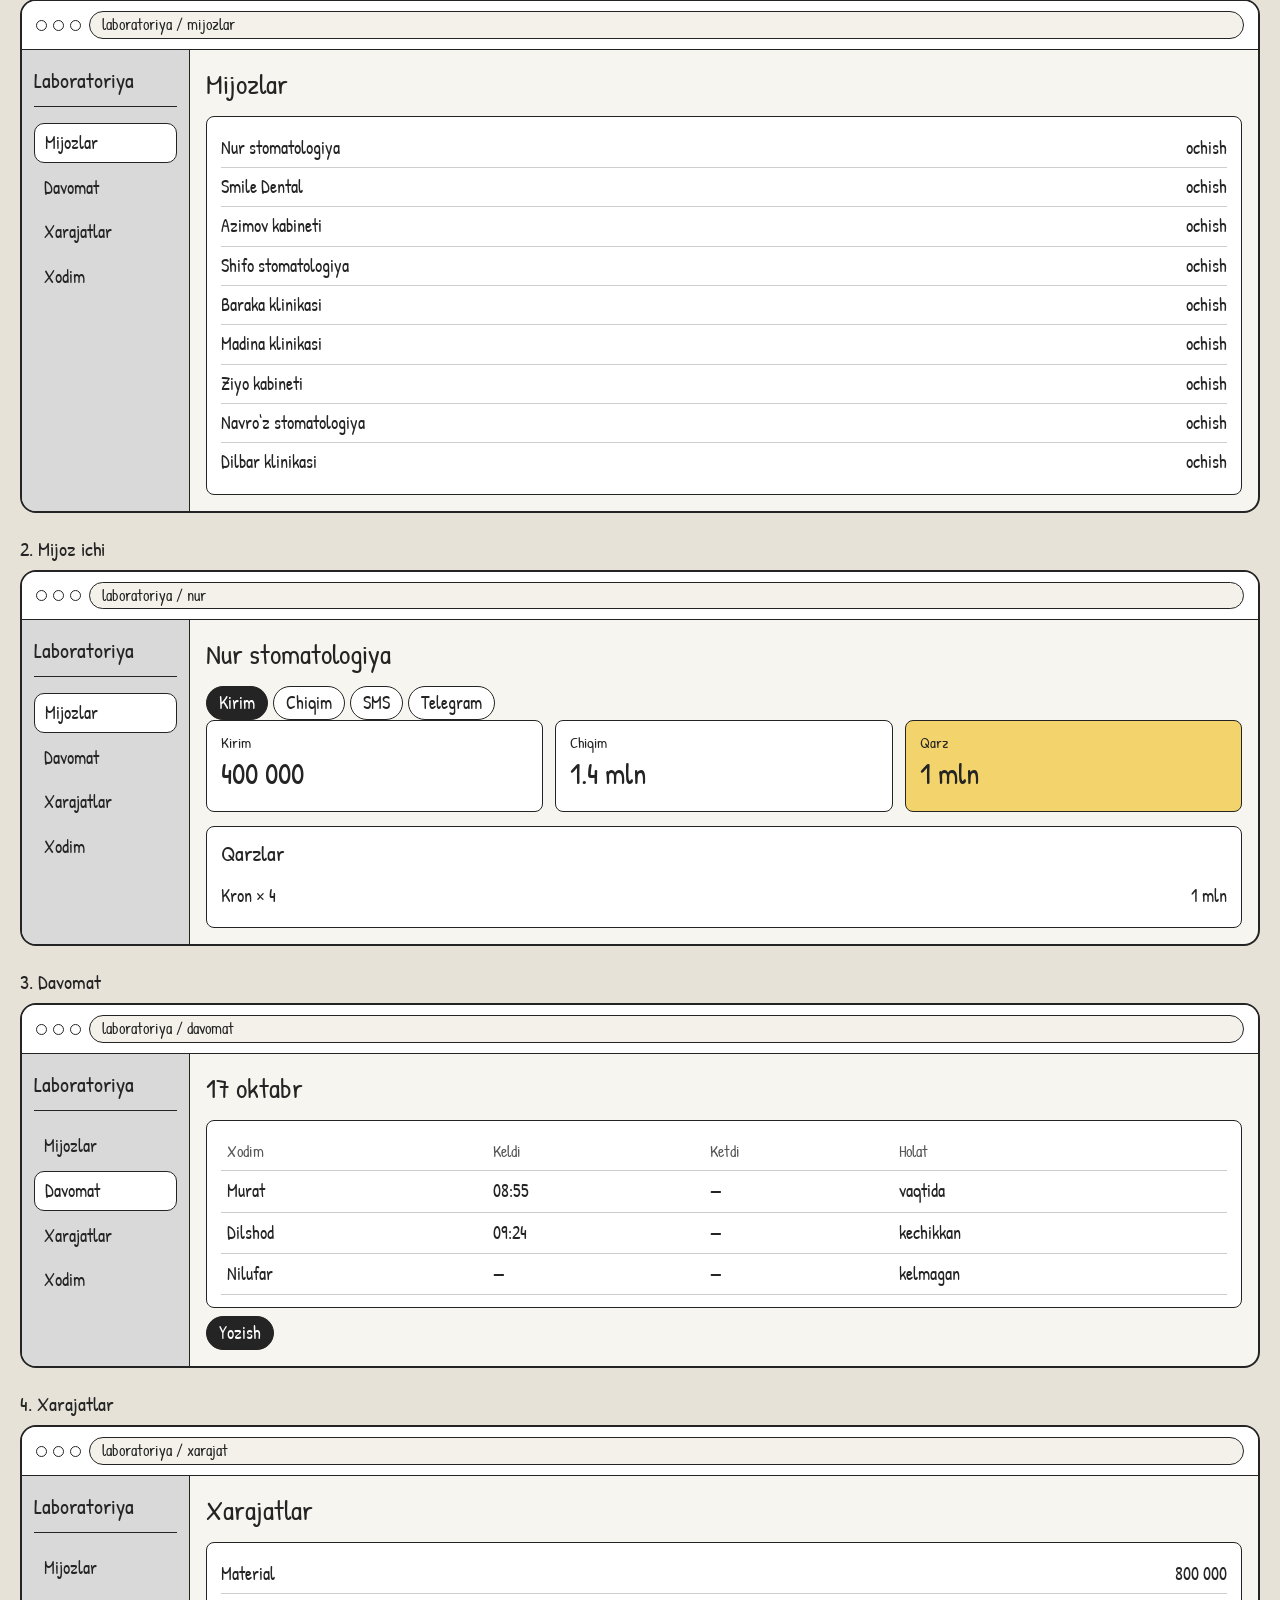
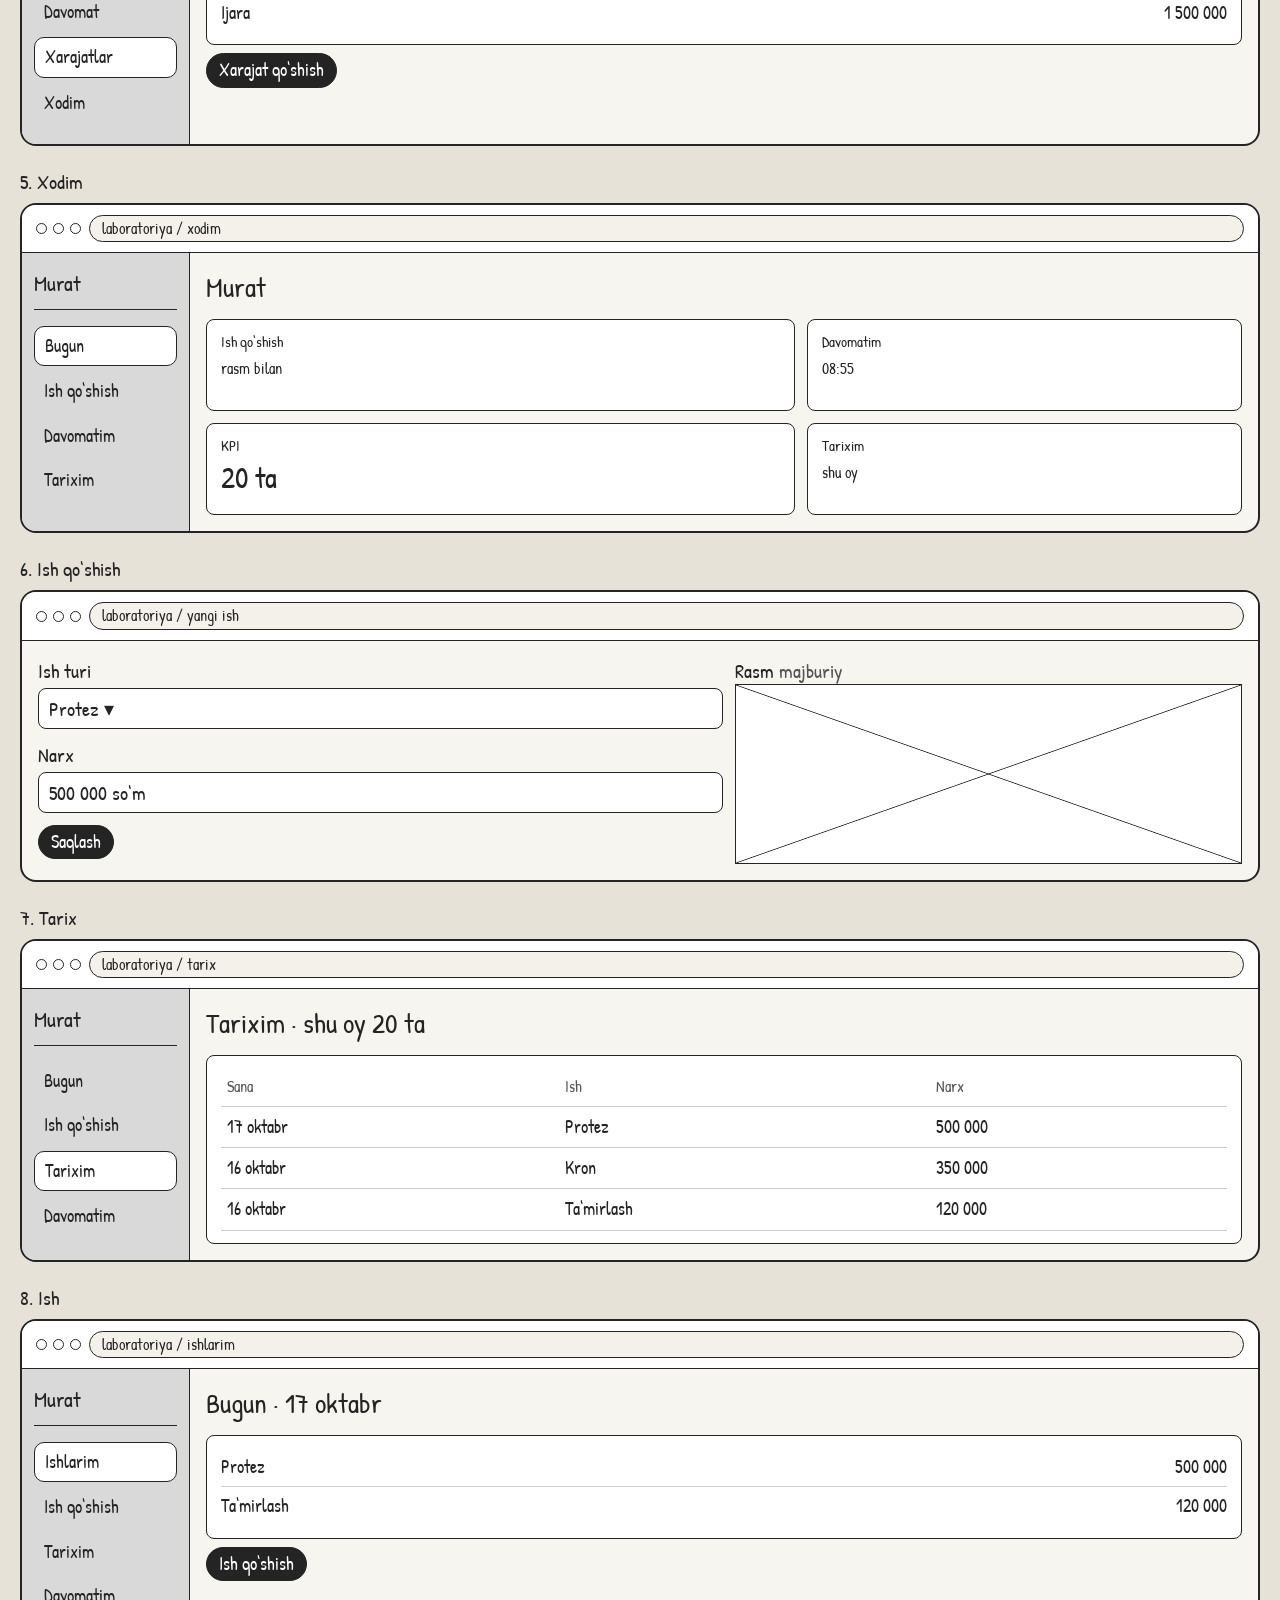
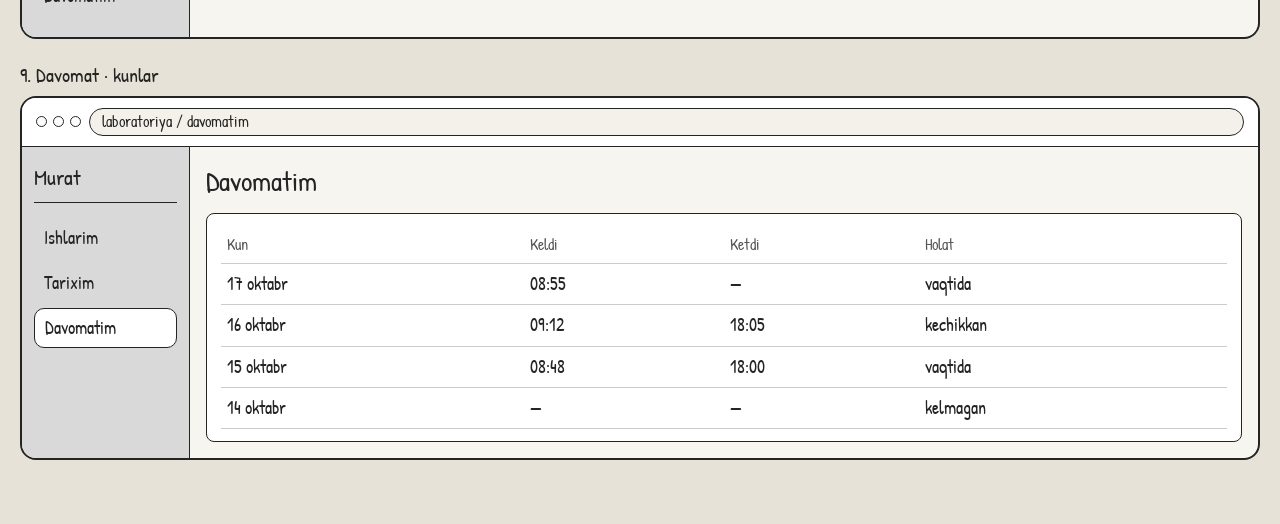
==== commit b249a0b8: "Show history, today’s works, and daily attendance as separate screens. Co-authored-by: Cursor <curso" ====
--- a/qoralama.html
+++ b/qoralama.html
@@ -99,13 +99,38 @@
           </article>
         </div>
         <div>
-          <p class="step">7. Tarix va KPI</p>
-          <article class="phone">
-            <div class="ear"></div>
-            <article class="box hot"><b>Shu oy</b><strong>20 ta</strong><em>10 000 000</em></article>
-            <div class="line"><span>Protez</span><span>17 okt</span></div>
-            <div class="line"><span>Kron</span><span>16 okt</span></div>
-            <div class="dock"><span class="on">tarix</span><span>ish</span><span>davomat</span></div>
+          <p class="step">7. Tarix</p>
+          <article class="phone">
+            <div class="ear"></div>
+            <div class="mhead"><span class="burger">☰</span><span>Tarixim</span></div>
+            <div class="sum hot"><span>Shu oy</span><strong>20 ta</strong></div>
+            <p class="day">17 oktabr</p>
+            <div class="line"><span>Protez</span><span>500 000</span></div>
+            <p class="day">16 oktabr</p>
+            <div class="line"><span>Kron</span><span>350 000</span></div>
+            <div class="line"><span>Ta‘mirlash</span><span>120 000</span></div>
+          </article>
+        </div>
+        <div>
+          <p class="step">8. Ish</p>
+          <article class="phone">
+            <div class="ear"></div>
+            <div class="mhead"><span class="burger">☰</span><span>Ishlarim</span></div>
+            <p class="day">Bugun · 17 oktabr</p>
+            <div class="line"><span>Protez</span><span>500 000</span></div>
+            <div class="line"><span>Ta‘mirlash</span><span>120 000</span></div>
+            <p class="center mt2"><span class="btn fill">Ish qo‘shish</span></p>
+          </article>
+        </div>
+        <div>
+          <p class="step">9. Davomat · kunlar</p>
+          <article class="phone">
+            <div class="ear"></div>
+            <div class="mhead"><span class="burger">☰</span><span>Davomatim</span></div>
+            <div class="line"><span>17 oktabr</span><span>08:55</span></div>
+            <div class="line"><span>16 oktabr</span><span class="late">09:12 kech</span></div>
+            <div class="line"><span>15 oktabr</span><span>08:48</span></div>
+            <div class="line"><span>14 oktabr</span><span>kelmagan</span></div>
           </article>
         </div>
       </div>
@@ -270,21 +295,75 @@
           </div>
         </div>
         <div>
-          <p class="step">7. Tarix va KPI</p>
+          <p class="step">7. Tarix</p>
           <div class="window">
             <div class="chrome"><div class="dots"><i></i><i></i><i></i></div><div class="url">laboratoriya / tarix</div></div>
-            <div class="stage">
-              <div class="row two">
-                <article class="box">
-                  <h4>KPI · shu oy</h4>
-                  <strong>20 ta</strong>
-                  <em>10 000 000 so‘m</em>
-                </article>
-                <article class="box">
-                  <h4>Tarixim</h4>
+            <div class="frame">
+              <aside class="side">
+                <div class="brand">Murat</div>
+                <a href="#kompyuter">Bugun</a>
+                <a href="#kompyuter">Ish qo‘shish</a>
+                <span class="on">Tarixim</span>
+                <a href="#kompyuter">Davomatim</a>
+              </aside>
+              <div class="stage">
+                <h3>Tarixim · shu oy 20 ta</h3>
+                <article class="box">
+                  <table>
+                    <tr><th>Sana</th><th>Ish</th><th>Narx</th></tr>
+                    <tr><td>17 oktabr</td><td>Protez</td><td>500 000</td></tr>
+                    <tr><td>16 oktabr</td><td>Kron</td><td>350 000</td></tr>
+                    <tr><td>16 oktabr</td><td>Ta‘mirlash</td><td>120 000</td></tr>
+                  </table>
+                </article>
+              </div>
+            </div>
+          </div>
+        </div>
+        <div>
+          <p class="step">8. Ish</p>
+          <div class="window">
+            <div class="chrome"><div class="dots"><i></i><i></i><i></i></div><div class="url">laboratoriya / ishlarim</div></div>
+            <div class="frame">
+              <aside class="side">
+                <div class="brand">Murat</div>
+                <span class="on">Ishlarim</span>
+                <a href="#kompyuter">Ish qo‘shish</a>
+                <a href="#kompyuter">Tarixim</a>
+                <a href="#kompyuter">Davomatim</a>
+              </aside>
+              <div class="stage">
+                <h3>Bugun · 17 oktabr</h3>
+                <article class="box">
                   <div class="line"><span>Protez</span><span>500 000</span></div>
-                  <div class="line"><span>Kron</span><span>350 000</span></div>
                   <div class="line"><span>Ta‘mirlash</span><span>120 000</span></div>
+                </article>
+                <p class="mt"><span class="btn fill">Ish qo‘shish</span></p>
+              </div>
+            </div>
+          </div>
+        </div>
+        <div>
+          <p class="step">9. Davomat · kunlar</p>
+          <div class="window">
+            <div class="chrome"><div class="dots"><i></i><i></i><i></i></div><div class="url">laboratoriya / davomatim</div></div>
+            <div class="frame">
+              <aside class="side">
+                <div class="brand">Murat</div>
+                <a href="#kompyuter">Ishlarim</a>
+                <a href="#kompyuter">Tarixim</a>
+                <span class="on">Davomatim</span>
+              </aside>
+              <div class="stage">
+                <h3>Davomatim</h3>
+                <article class="box">
+                  <table>
+                    <tr><th>Kun</th><th>Keldi</th><th>Ketdi</th><th>Holat</th></tr>
+                    <tr><td>17 oktabr</td><td>08:55</td><td>—</td><td>vaqtida</td></tr>
+                    <tr><td>16 oktabr</td><td>09:12</td><td>18:05</td><td class="hot">kechikkan</td></tr>
+                    <tr><td>15 oktabr</td><td>08:48</td><td>18:00</td><td>vaqtida</td></tr>
+                    <tr><td>14 oktabr</td><td>—</td><td>—</td><td>kelmagan</td></tr>
+                  </table>
                 </article>
               </div>
             </div>
--- a/sketch.css
+++ b/sketch.css
@@ -307,6 +307,8 @@
 }
 .sum.hot { background: var(--mark); }
 .sum strong { font-size: 28px; font-weight: 400; }
+.day { margin: 8px 0 0; font-size: 15px; color: #555; }
+.late { background: var(--mark); padding: 0 4px; }
 .acts {
   display: grid;
   grid-template-columns: 1fr 1fr;
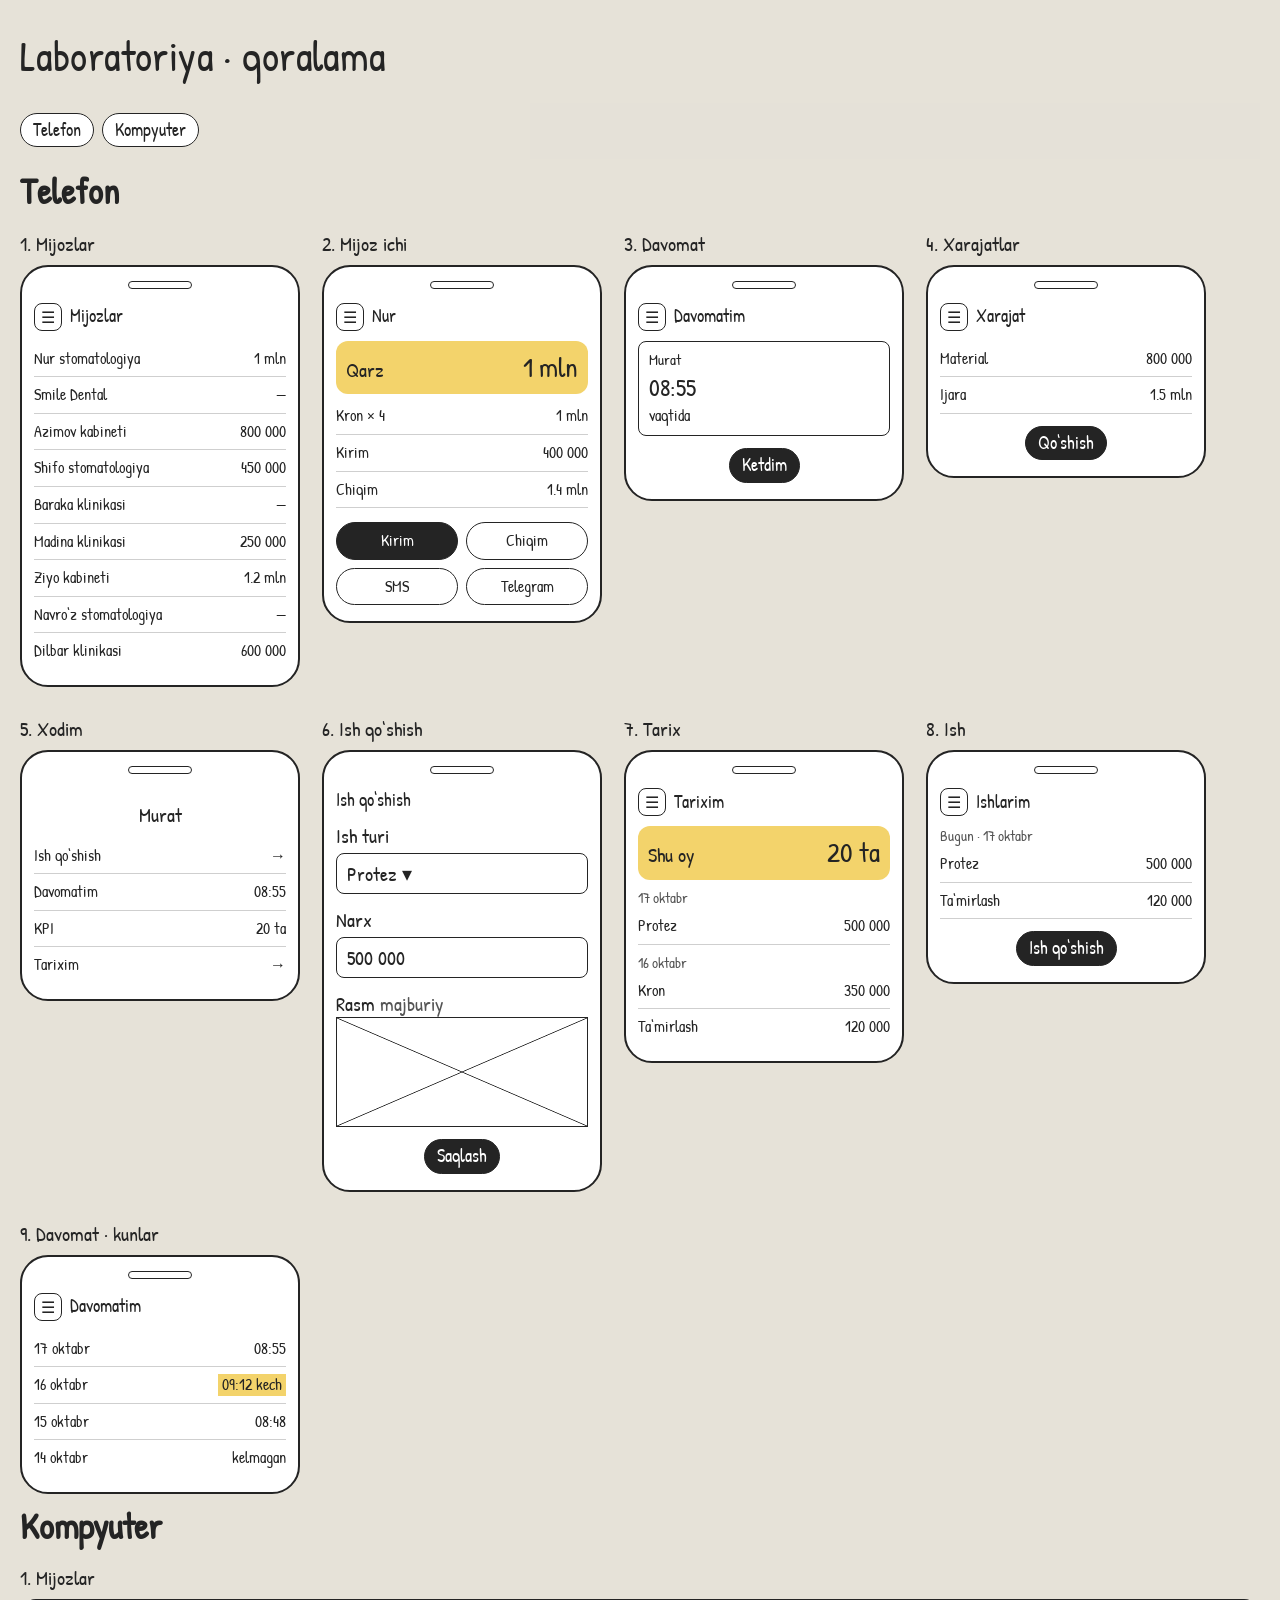
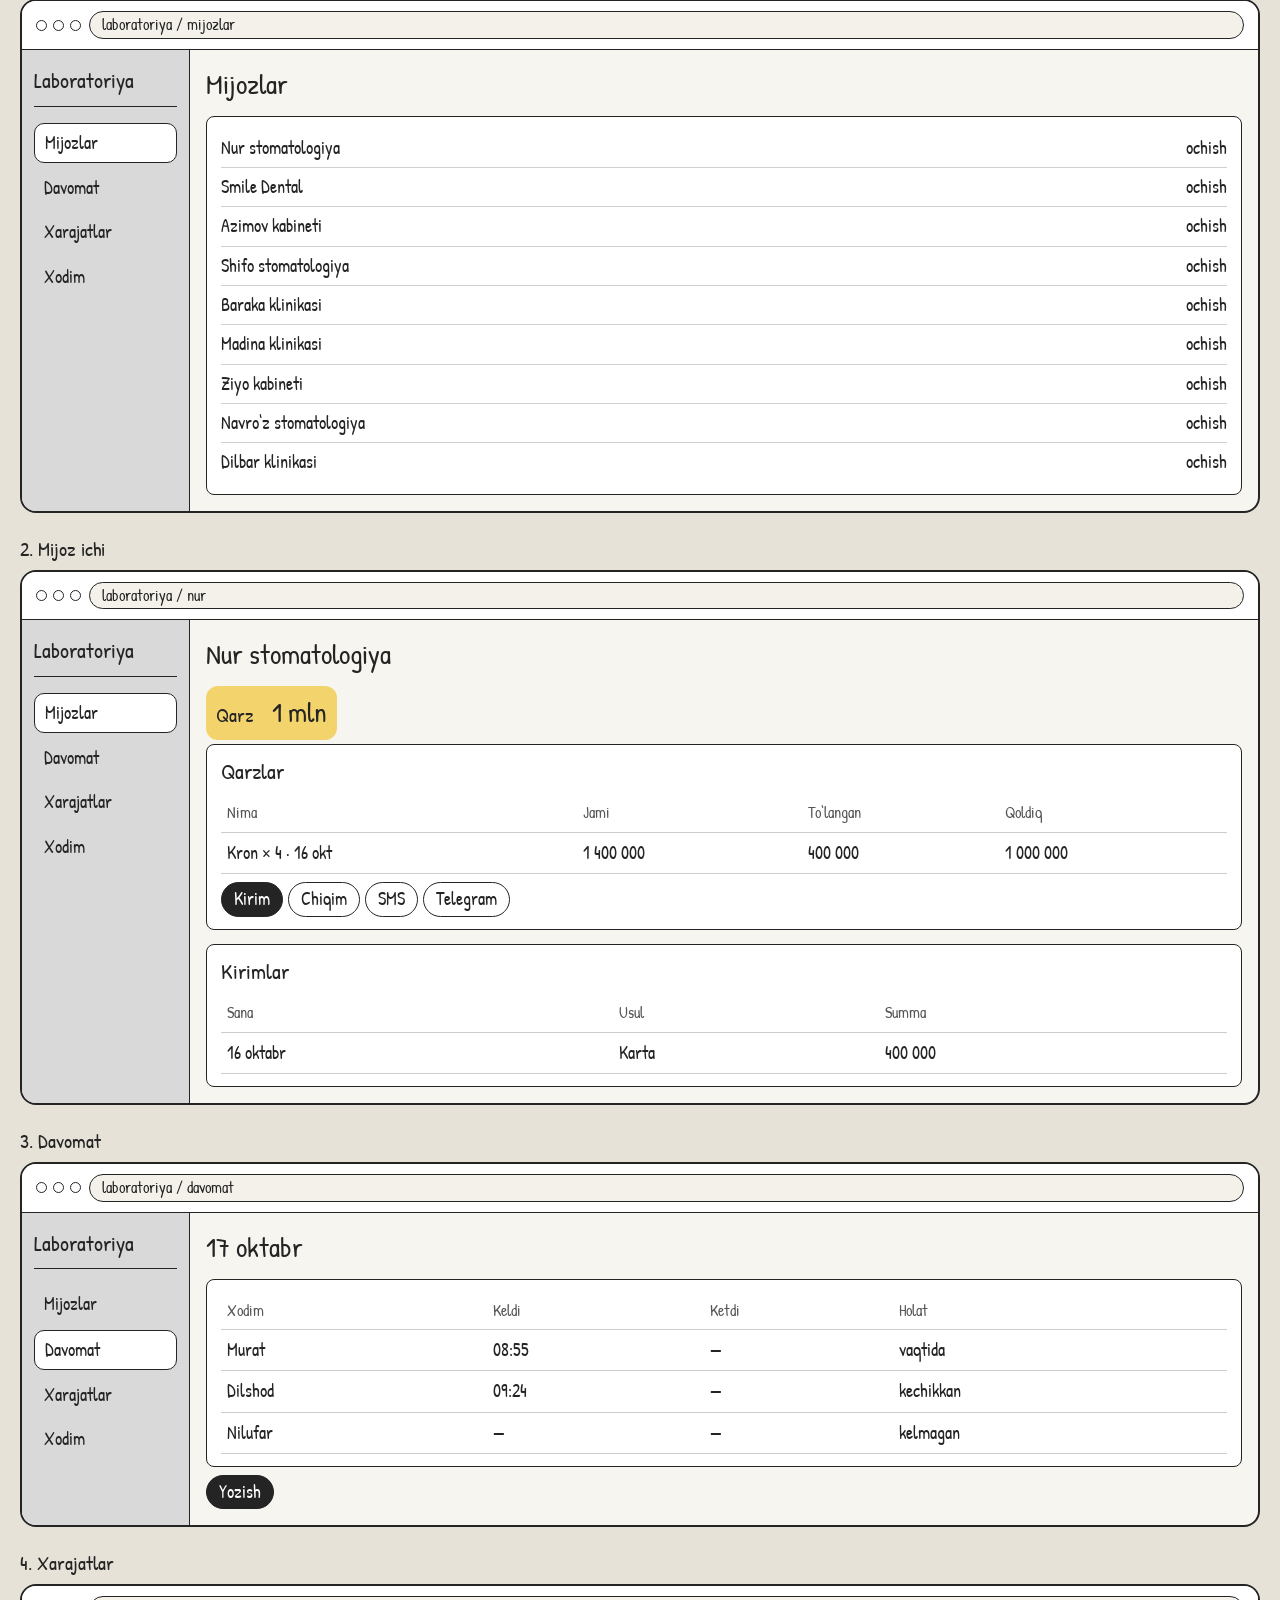
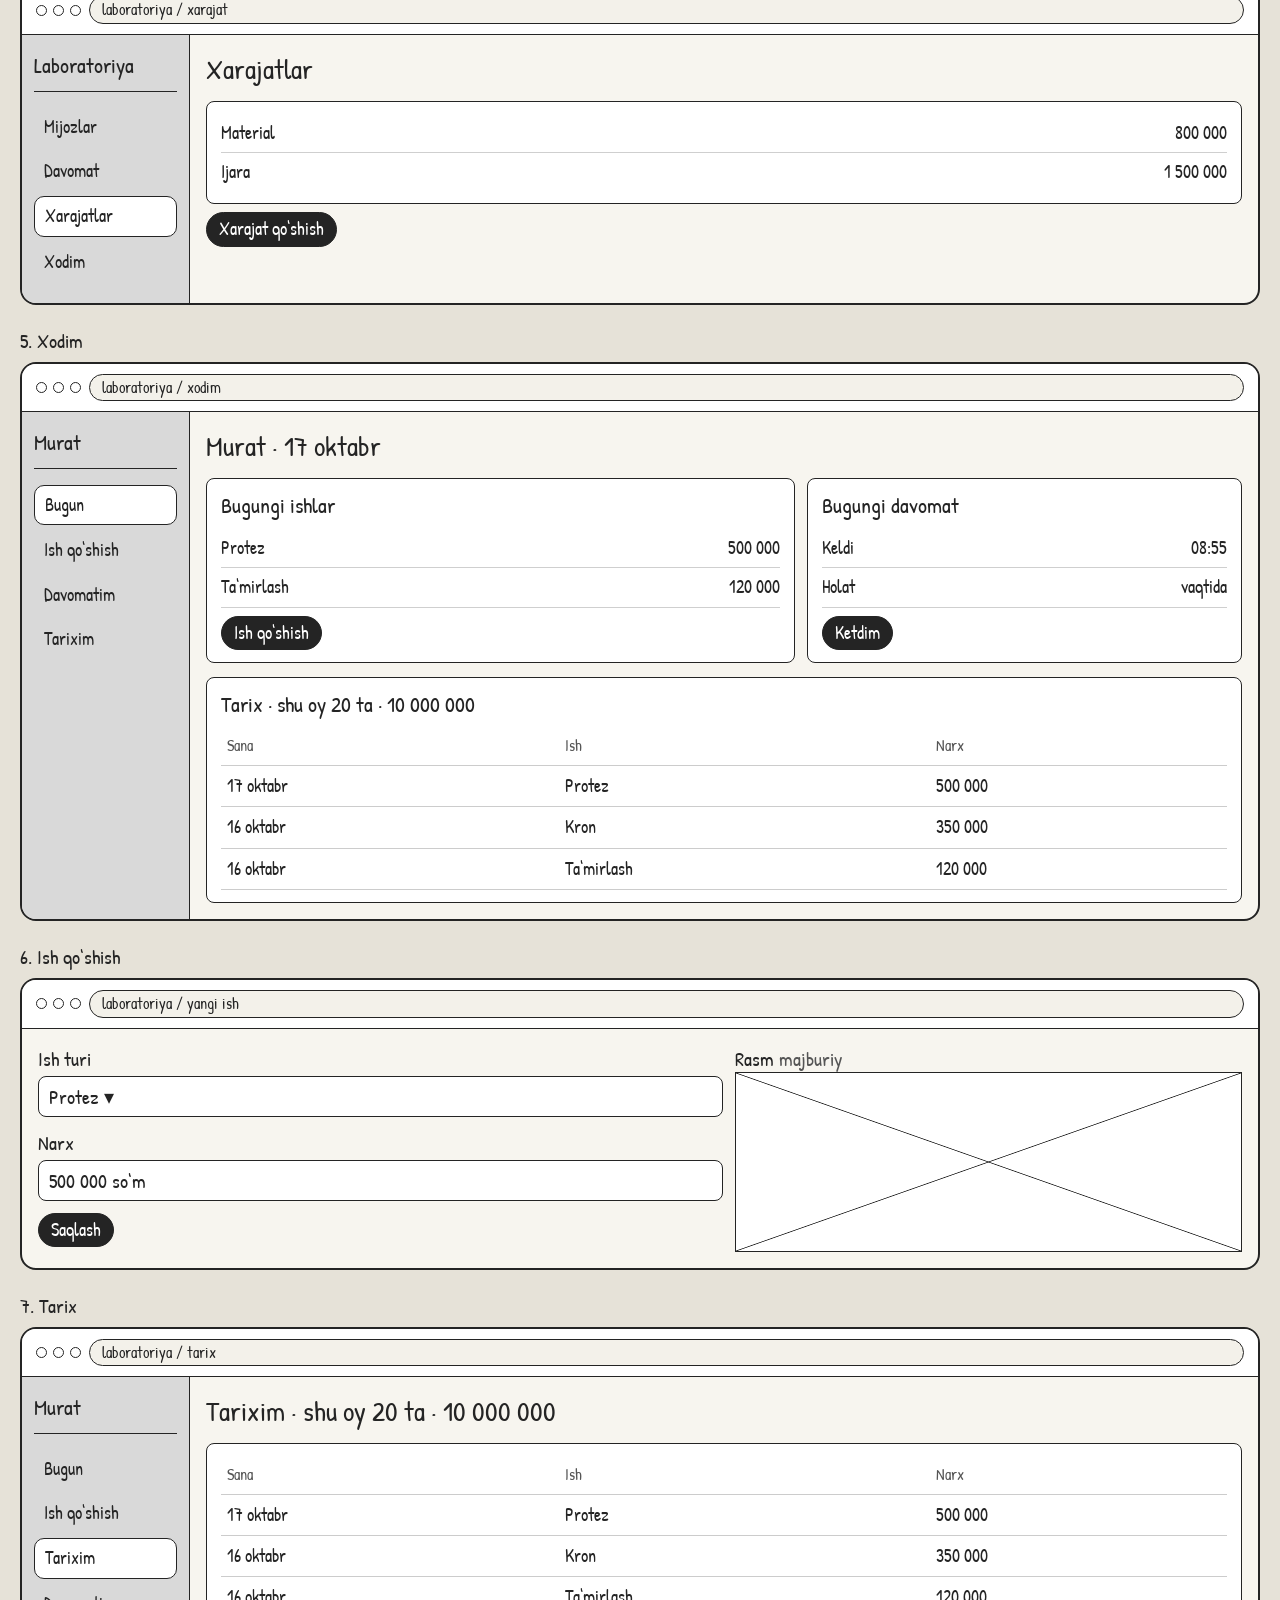
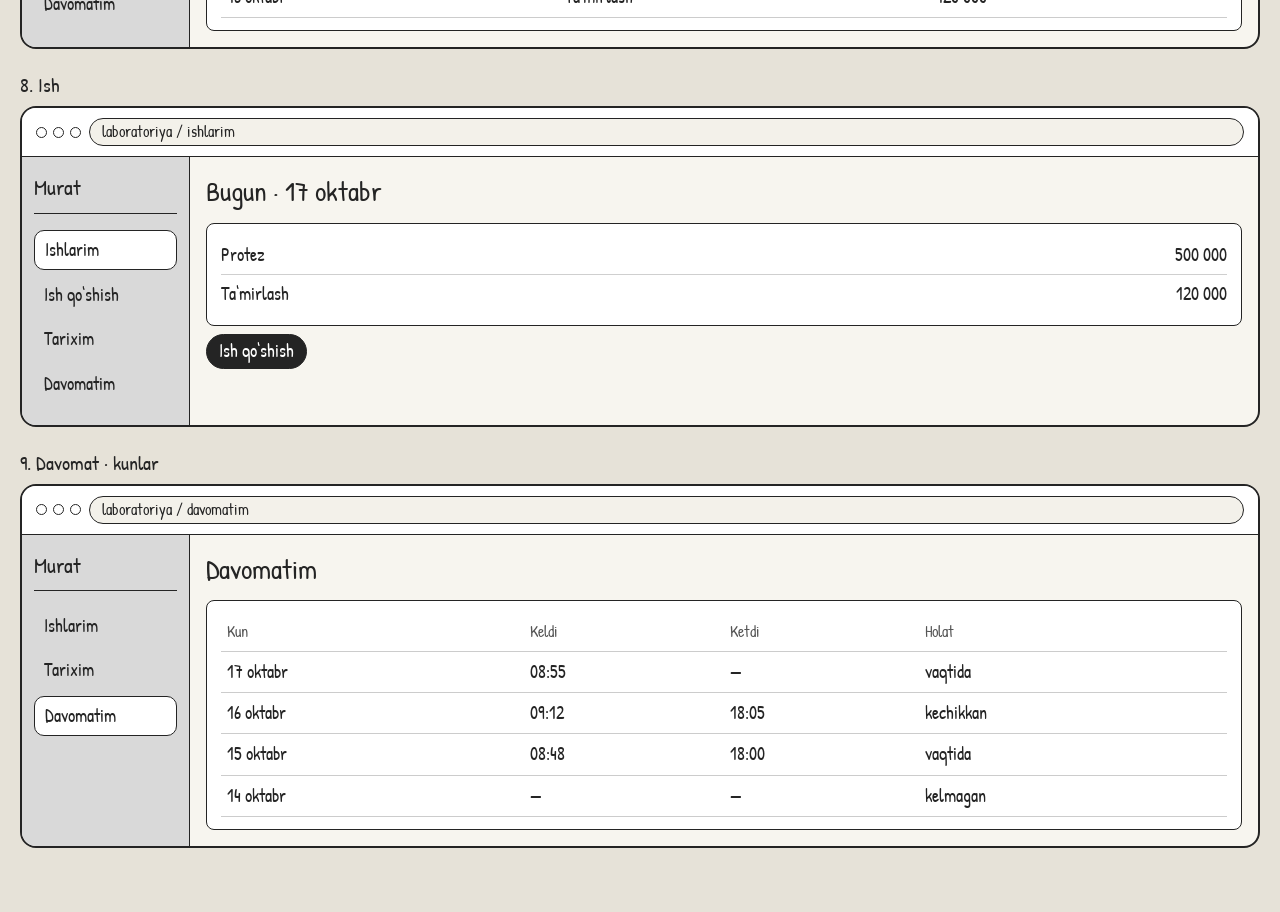
==== commit ff011310: "Show debts, today’s work, and history on the computer screens instead of empty cards. Co-authored-by" ====
--- a/qoralama.html
+++ b/qoralama.html
@@ -182,20 +182,26 @@
               </aside>
               <div class="stage">
                 <h3>Nur stomatologiya</h3>
-                <p class="mt">
-                  <span class="btn fill">Kirim</span>
-                  <span class="btn">Chiqim</span>
-                  <span class="btn">SMS</span>
-                  <span class="btn">Telegram</span>
-                </p>
-                <div class="row three">
-                  <article class="box"><b>Kirim</b><strong>400 000</strong></article>
-                  <article class="box"><b>Chiqim</b><strong>1.4 mln</strong></article>
-                  <article class="box hot"><b>Qarz</b><strong>1 mln</strong></article>
-                </div>
-                <article class="box gap">
+                <div class="sum hot"><span>Qarz</span><strong>1 mln</strong></div>
+                <article class="box fit">
                   <h4>Qarzlar</h4>
-                  <div class="line"><span>Kron × 4</span><span>1 mln</span></div>
+                  <table>
+                    <tr><th>Nima</th><th>Jami</th><th>To‘langan</th><th>Qoldiq</th></tr>
+                    <tr><td>Kron × 4 · 16 okt</td><td>1 400 000</td><td>400 000</td><td>1 000 000</td></tr>
+                  </table>
+                  <p class="mt">
+                    <span class="btn fill">Kirim</span>
+                    <span class="btn">Chiqim</span>
+                    <span class="btn">SMS</span>
+                    <span class="btn">Telegram</span>
+                  </p>
+                </article>
+                <article class="box fit gap">
+                  <h4>Kirimlar</h4>
+                  <table>
+                    <tr><th>Sana</th><th>Usul</th><th>Summa</th></tr>
+                    <tr><td>16 oktabr</td><td>Karta</td><td>400 000</td></tr>
+                  </table>
                 </article>
               </div>
             </div>
@@ -264,13 +270,30 @@
                 <a href="#kompyuter">Tarixim</a>
               </aside>
               <div class="stage">
-                <h3>Murat</h3>
+                <h3>Murat · 17 oktabr</h3>
                 <div class="row two">
-                  <article class="box"><b>Ish qo‘shish</b><em>rasm bilan</em></article>
-                  <article class="box"><b>Davomatim</b><em>08:55</em></article>
-                  <article class="box"><b>KPI</b><strong>20 ta</strong></article>
-                  <article class="box"><b>Tarixim</b><em>shu oy</em></article>
+                  <article class="box fit">
+                    <h4>Bugungi ishlar</h4>
+                    <div class="line"><span>Protez</span><span>500 000</span></div>
+                    <div class="line"><span>Ta‘mirlash</span><span>120 000</span></div>
+                    <p class="mt"><span class="btn fill">Ish qo‘shish</span></p>
+                  </article>
+                  <article class="box fit">
+                    <h4>Bugungi davomat</h4>
+                    <div class="line"><span>Keldi</span><span>08:55</span></div>
+                    <div class="line"><span>Holat</span><span>vaqtida</span></div>
+                    <p class="mt"><span class="btn fill">Ketdim</span></p>
+                  </article>
                 </div>
+                <article class="box fit gap">
+                  <h4>Tarix · shu oy 20 ta · 10 000 000</h4>
+                  <table>
+                    <tr><th>Sana</th><th>Ish</th><th>Narx</th></tr>
+                    <tr><td>17 oktabr</td><td>Protez</td><td>500 000</td></tr>
+                    <tr><td>16 oktabr</td><td>Kron</td><td>350 000</td></tr>
+                    <tr><td>16 oktabr</td><td>Ta‘mirlash</td><td>120 000</td></tr>
+                  </table>
+                </article>
               </div>
             </div>
           </div>
@@ -307,8 +330,8 @@
                 <a href="#kompyuter">Davomatim</a>
               </aside>
               <div class="stage">
-                <h3>Tarixim · shu oy 20 ta</h3>
-                <article class="box">
+                <h3>Tarixim · shu oy 20 ta · 10 000 000</h3>
+                <article class="box fit">
                   <table>
                     <tr><th>Sana</th><th>Ish</th><th>Narx</th></tr>
                     <tr><td>17 oktabr</td><td>Protez</td><td>500 000</td></tr>
--- a/sketch.css
+++ b/sketch.css
@@ -150,6 +150,7 @@
   min-height: 92px;
 }
 .box.hot { background: var(--mark); }
+.box.fit { min-height: 0; }
 .box b { display: block; font-size: 15px; font-weight: 400; }
 .box strong { display: block; font-size: 30px; font-weight: 400; line-height: 1.1; margin-top: 4px; }
 .box em { font-style: normal; font-size: 16px; }
@@ -307,6 +308,7 @@
 }
 .sum.hot { background: var(--mark); }
 .sum strong { font-size: 28px; font-weight: 400; }
+.stage .sum { width: max-content; max-width: 100%; justify-content: flex-start; gap: 18px; }
 .day { margin: 8px 0 0; font-size: 15px; color: #555; }
 .late { background: var(--mark); padding: 0 4px; }
 .acts {
